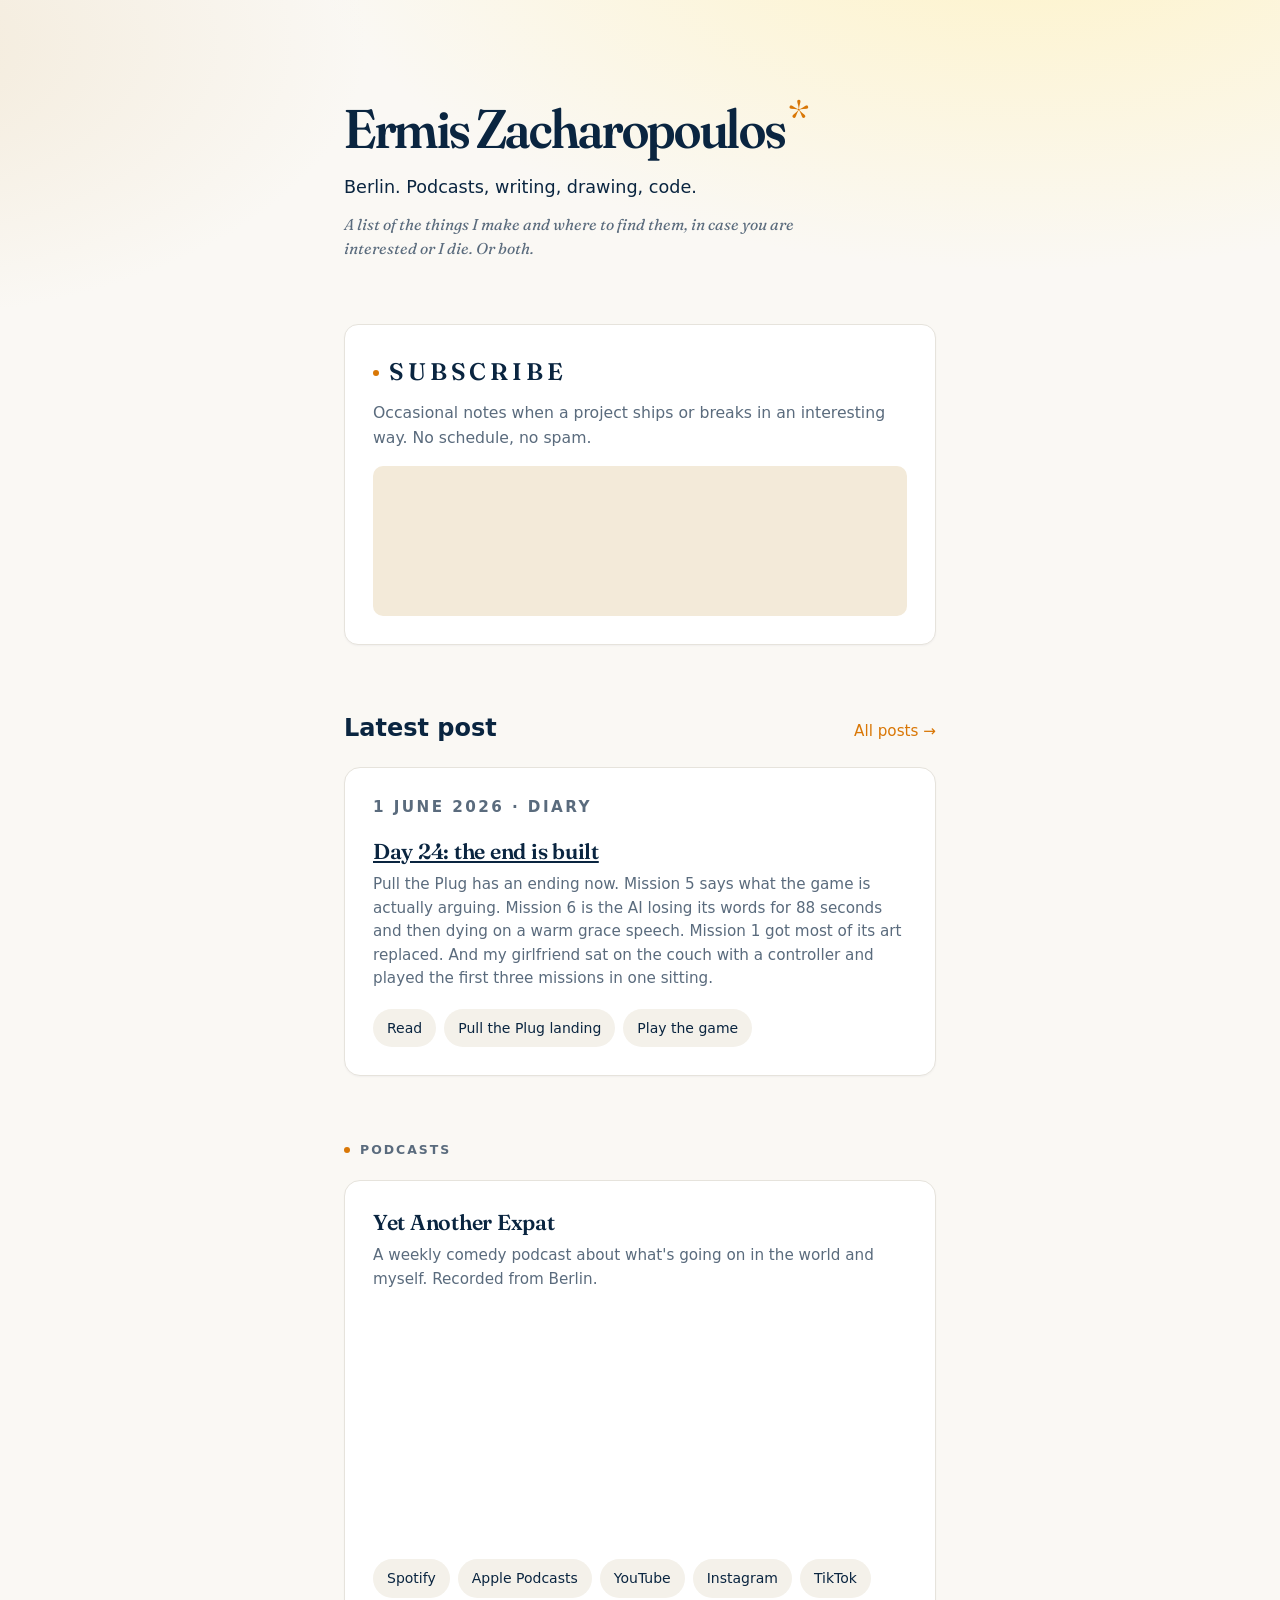
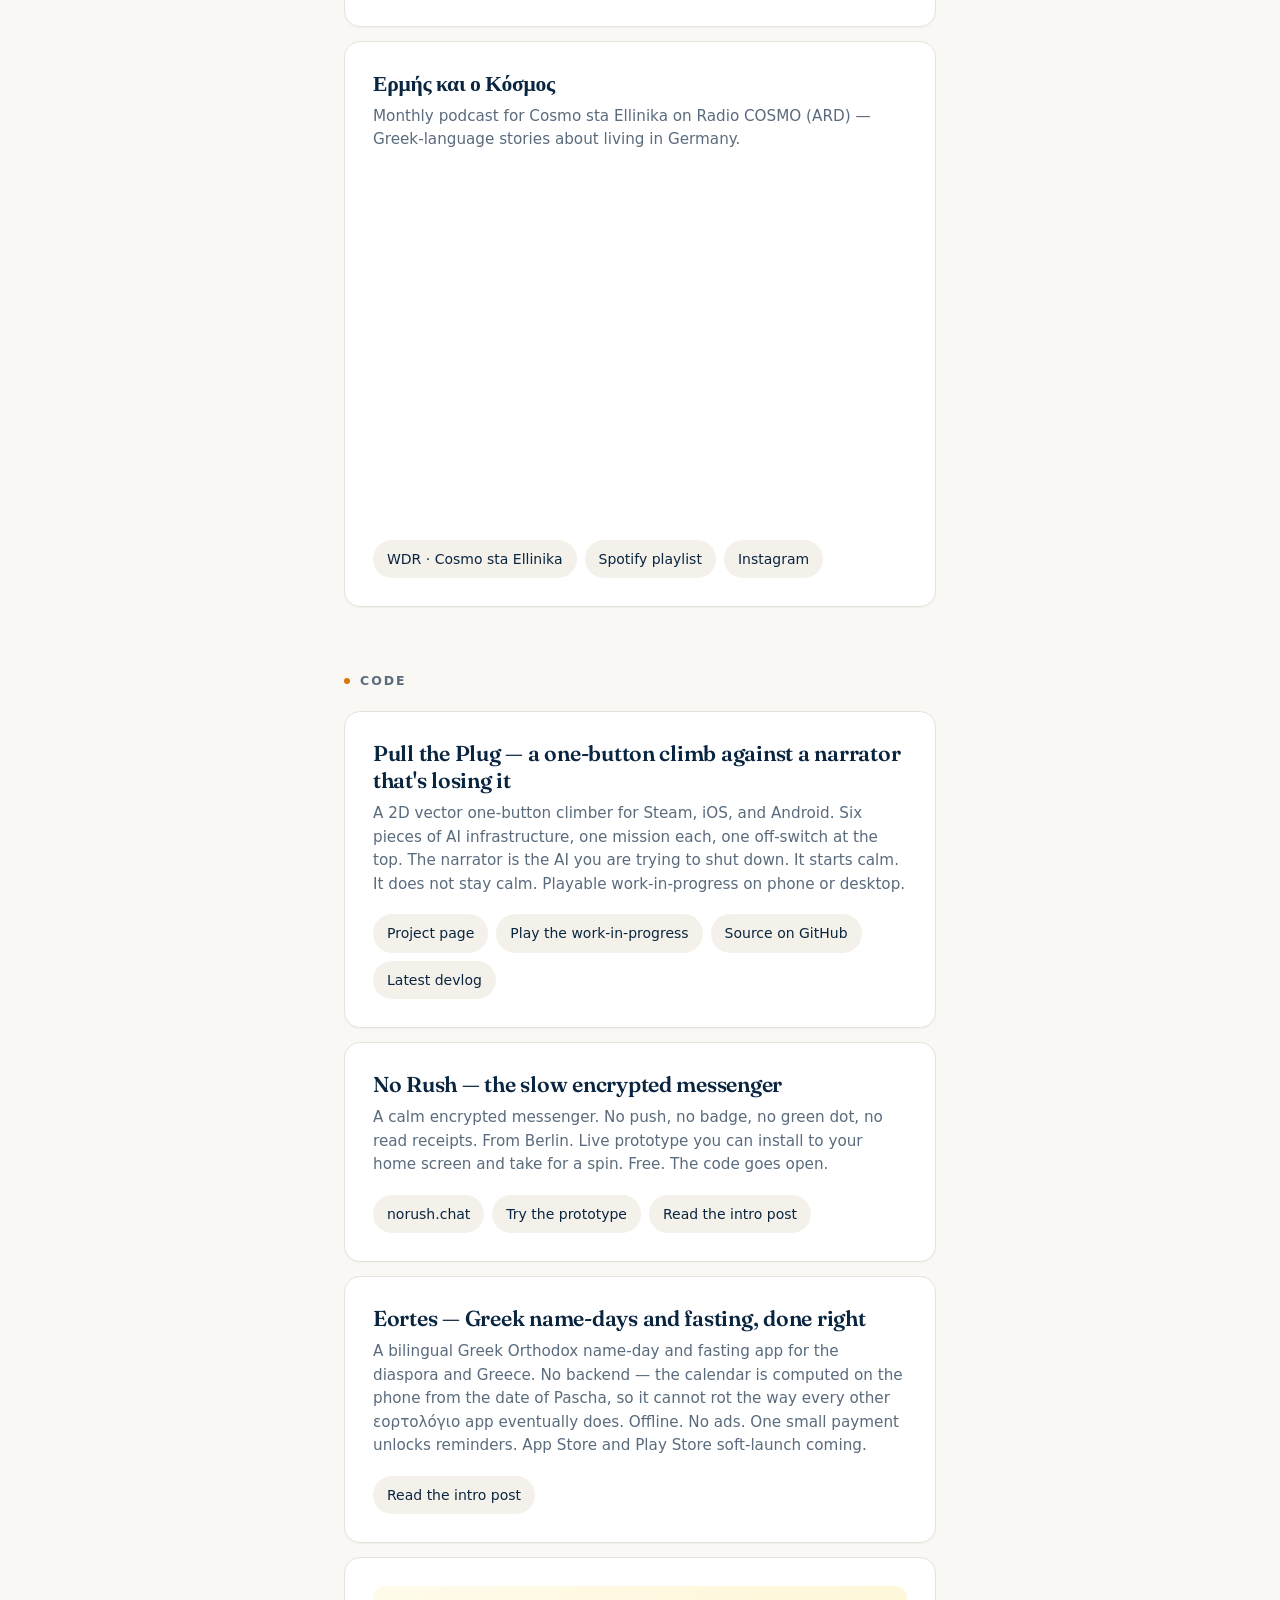
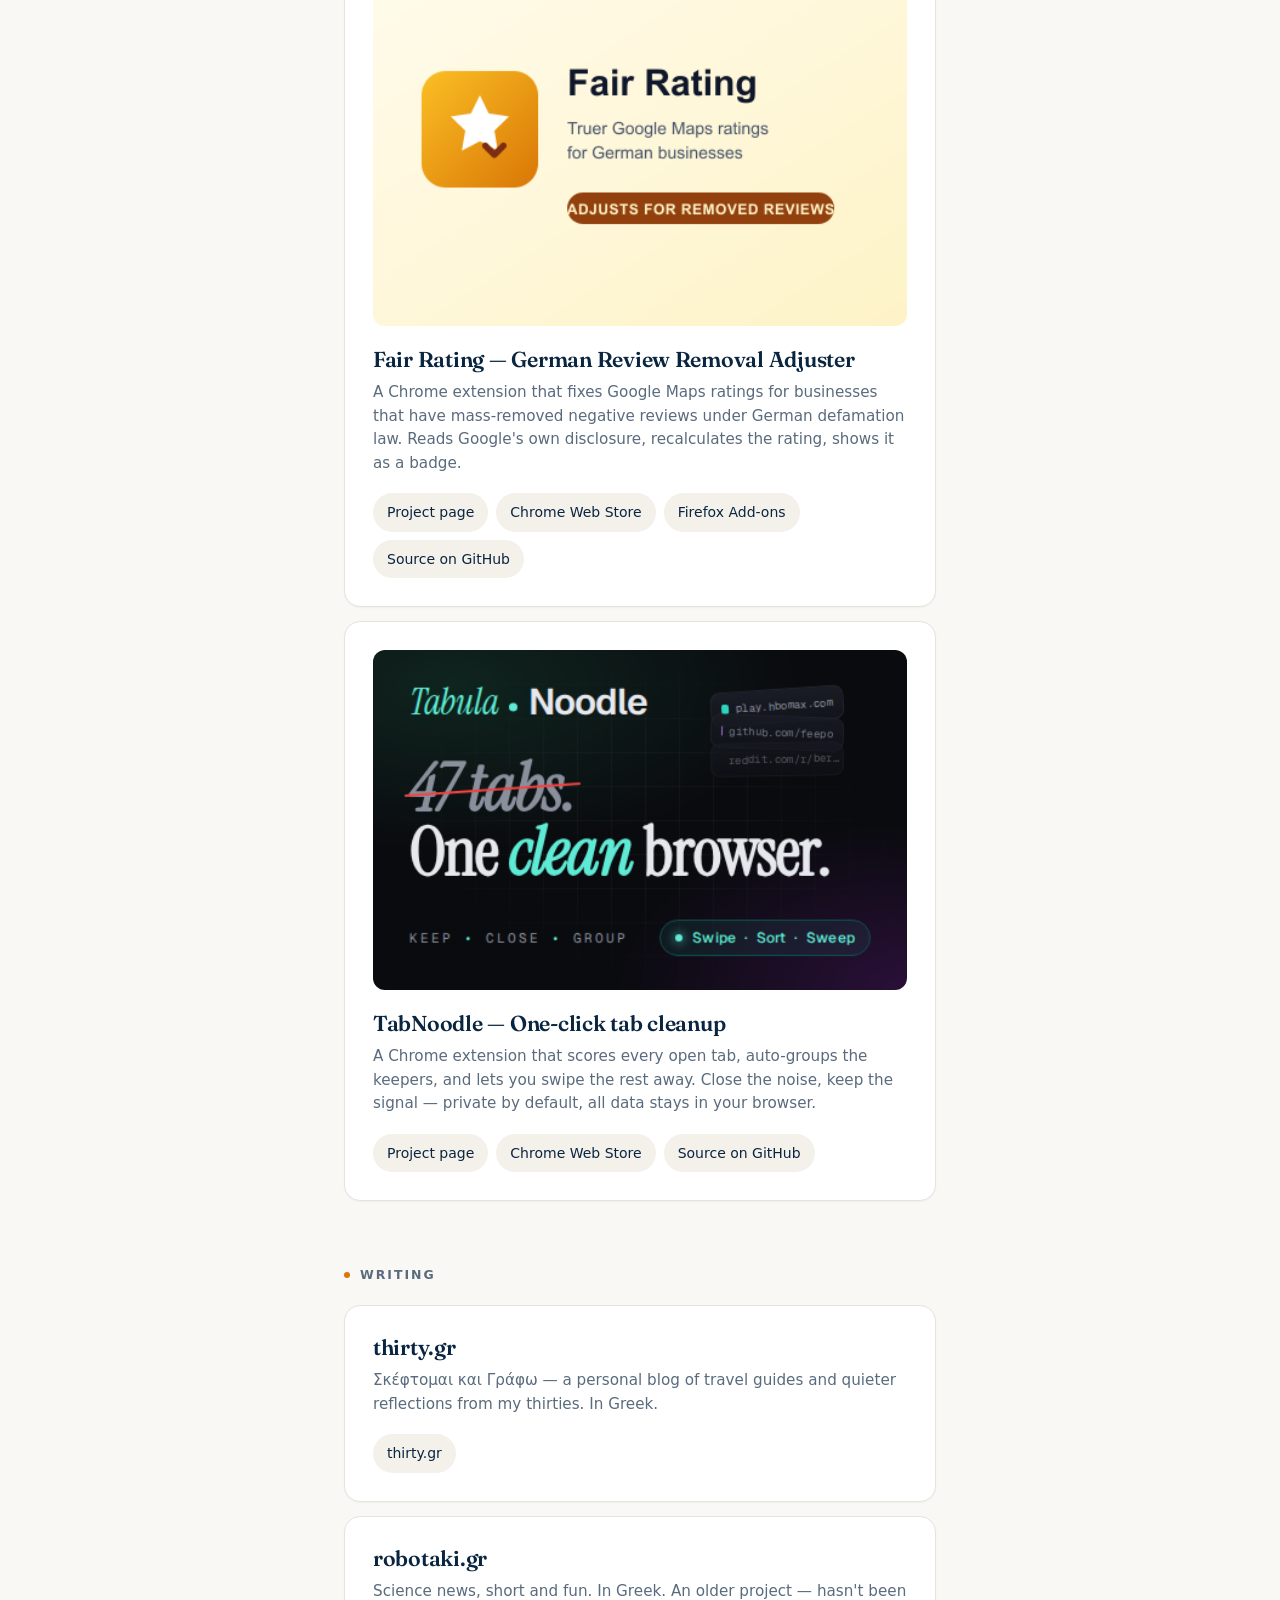
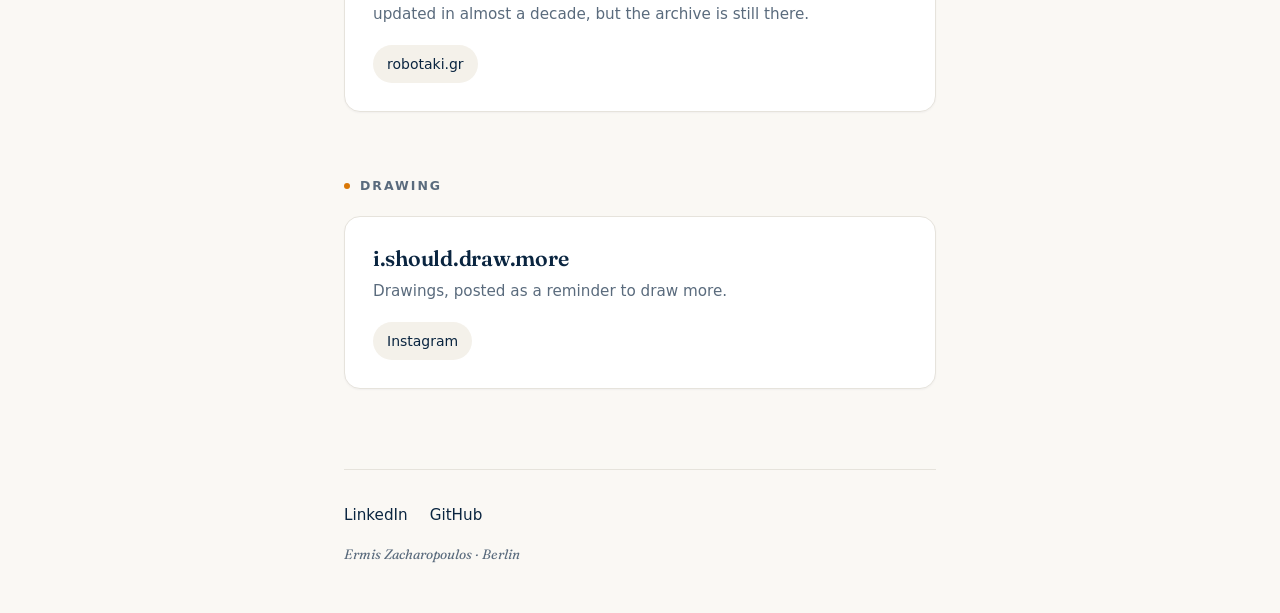
==== index.html @ 662f3d02 "posts: Day 24 (PtP endings + playtest), No Rush intro, Eortes intro - Add three new diary posts date" ====
<!doctype html>
<html lang="en">
<head>
<meta charset="utf-8">
<meta name="viewport" content="width=device-width, initial-scale=1">
<title>Ermis Zacharopoulos</title>
<meta name="description" content="Podcasts, writing, drawing, code. Based in Berlin.">
<link rel="icon" href="favicon.svg" type="image/svg+xml">
<link rel="preconnect" href="https://fonts.googleapis.com">
<link rel="preconnect" href="https://fonts.gstatic.com" crossorigin>
<link href="https://fonts.googleapis.com/css2?family=Fraunces:opsz,wght@9..144,400..700&display=swap" rel="stylesheet">
<link rel="stylesheet" href="styles.css">
<meta property="og:title" content="Ermis Zacharopoulos">
<meta property="og:description" content="Podcasts, writing, drawing, code. Based in Berlin.">
<meta property="og:type" content="website">
<meta property="og:url" content="https://ermis.dev">
<meta name="twitter:card" content="summary">
</head>
<body>
<main>
  <header class="hero">
    <h1>Ermis Zacharopoulos</h1>
    <p class="tagline">Berlin. Podcasts, writing, drawing, code.</p>
    <p class="intro">A list of the things I make and where to find them, in case you are interested or I die. Or both.</p>
  </header>

  <section id="subscribe" aria-labelledby="subscribe-heading" class="subscribe">
    <h2 id="subscribe-heading">Subscribe</h2>
    <p>Occasional notes when a project ships or breaks in an interesting way. No schedule, no spam.</p>
    <div class="subscribe-embed">
      <iframe
        title="Subscribe to Ermis Zacharopoulos on Substack"
        src="https://ermis1.substack.com/embed"
        width="100%" height="150"
        frameborder="0" scrolling="no"
        loading="lazy"></iframe>
    </div>
  </section>

  <section id="posts" aria-labelledby="posts-heading">
    <div class="section-head">
      <h2 id="posts-heading">Latest post</h2>
      <a class="section-more" href="posts/">All posts &rarr;</a>
    </div>

    <article class="project">
      <header class="project-head">
        <p class="post-meta">1 June 2026 &middot; Diary</p>
        <h3><a href="posts/pull-the-plug-day-24.html">Day 24: the end is built</a></h3>
        <p>Pull the Plug has an ending now. Mission 5 says what the game is actually arguing. Mission 6 is the AI losing its words for 88 seconds and then dying on a warm grace speech. Mission 1 got most of its art replaced. And my girlfriend sat on the couch with a controller and played the first three missions in one sitting.</p>
      </header>
      <ul class="links">
        <li><a href="posts/pull-the-plug-day-24.html">Read</a></li>
        <li><a href="https://ennui92.github.io/pull-the-plug-site/" target="_blank" rel="noopener">Pull the Plug landing</a></li>
        <li><a href="https://pull-the-plug.feepok.workers.dev" target="_blank" rel="noopener">Play the game</a></li>
      </ul>
    </article>
  </section>

  <section id="podcasts" aria-labelledby="podcasts-heading">
    <h2 id="podcasts-heading">Podcasts</h2>

    <article class="project">
      <header class="project-head">
        <h3>Yet Another Expat</h3>
        <p>A weekly comedy podcast about what's going on in the world and myself. Recorded from Berlin.</p>
      </header>
      <div class="embed">
        <iframe
          title="Yet Another Expat — latest episode on Spotify"
          src="https://open.spotify.com/embed/show/7ibAqCfRRWJmUiWIRyTeWD?utm_source=generator"
          width="100%" height="232"
          allow="autoplay; clipboard-write; encrypted-media; fullscreen; picture-in-picture"
          loading="lazy"></iframe>
      </div>
      <ul class="links">
        <li><a href="https://open.spotify.com/show/7ibAqCfRRWJmUiWIRyTeWD" target="_blank" rel="noopener">Spotify</a></li>
        <li><a href="https://podcasts.apple.com/us/podcast/yet-another-expat/id1732834677" target="_blank" rel="noopener">Apple Podcasts</a></li>
        <li><a href="https://youtube.com/playlist?list=PLCPzjzfDE9xvO4G-K35IUl8dWrb-m0poH" target="_blank" rel="noopener">YouTube</a></li>
        <li><a href="https://instagram.com/yet.another.expat" target="_blank" rel="noopener">Instagram</a></li>
        <li><a href="https://tiktok.com/@yet.another.expat" target="_blank" rel="noopener">TikTok</a></li>
      </ul>
    </article>

    <article class="project">
      <header class="project-head">
        <h3>Ερμής και ο Κόσμος</h3>
        <p>Monthly podcast for Cosmo sta Ellinika on Radio COSMO (ARD) — Greek-language stories about living in Germany.</p>
      </header>
      <div class="embed">
        <iframe
          title="Ερμής και ο Κόσμος — episodes on Spotify"
          src="https://open.spotify.com/embed/playlist/458tKeSGSDt3jxbMBnHllD?utm_source=generator"
          width="100%" height="352"
          allow="autoplay; clipboard-write; encrypted-media; fullscreen; picture-in-picture"
          loading="lazy"></iframe>
      </div>
      <ul class="links">
        <li><a href="https://www.wdr.de/k/cosmostaellinika" target="_blank" rel="noopener">WDR · Cosmo sta Ellinika</a></li>
        <li><a href="https://open.spotify.com/playlist/458tKeSGSDt3jxbMBnHllD" target="_blank" rel="noopener">Spotify playlist</a></li>
        <li><a href="https://instagram.com/ermis.kosmos" target="_blank" rel="noopener">Instagram</a></li>
      </ul>
    </article>
  </section>

  <section id="code" aria-labelledby="code-heading">
    <h2 id="code-heading">Code</h2>

    <article class="project">
      <header class="project-head">
        <h3>Pull the Plug &mdash; a one-button climb against a narrator that's losing it</h3>
        <p>A 2D vector one-button climber for Steam, iOS, and Android. Six pieces of AI infrastructure, one mission each, one off-switch at the top. The narrator is the AI you are trying to shut down. It starts calm. It does not stay calm. Playable work-in-progress on phone or desktop.</p>
      </header>
      <ul class="links">
        <li><a href="https://ennui92.github.io/pull-the-plug-site/" target="_blank" rel="noopener">Project page</a></li>
        <li><a href="https://pull-the-plug.feepok.workers.dev" target="_blank" rel="noopener">Play the work-in-progress</a></li>
        <li><a href="https://github.com/Ennui92/pull-the-plug" target="_blank" rel="noopener">Source on GitHub</a></li>
        <li><a href="posts/pull-the-plug-day-24.html">Latest devlog</a></li>
      </ul>
    </article>

    <article class="project">
      <header class="project-head">
        <h3>No Rush &mdash; the slow encrypted messenger</h3>
        <p>A calm encrypted messenger. No push, no badge, no green dot, no read receipts. From Berlin. Live prototype you can install to your home screen and take for a spin. Free. The code goes open.</p>
      </header>
      <ul class="links">
        <li><a href="https://norush.chat" target="_blank" rel="noopener">norush.chat</a></li>
        <li><a href="https://app.norush.chat" target="_blank" rel="noopener">Try the prototype</a></li>
        <li><a href="posts/no-rush-day-one.html">Read the intro post</a></li>
      </ul>
    </article>

    <article class="project">
      <header class="project-head">
        <h3>Eortes &mdash; Greek name-days and fasting, done right</h3>
        <p>A bilingual Greek Orthodox name-day and fasting app for the diaspora and Greece. No backend &mdash; the calendar is computed on the phone from the date of Pascha, so it cannot rot the way every other εορτολόγιο app eventually does. Offline. No ads. One small payment unlocks reminders. App Store and Play Store soft-launch coming.</p>
      </header>
      <ul class="links">
        <li><a href="posts/eortes-day-one.html">Read the intro post</a></li>
      </ul>
    </article>

    <article class="project">
      <img src="assets/fair-rating-promo.png" alt="Fair Rating — Truer Google Maps ratings for German businesses" class="project-image" width="440" height="280" loading="lazy">
      <header class="project-head">
        <h3>Fair Rating &mdash; German Review Removal Adjuster</h3>
        <p>A Chrome extension that fixes Google Maps ratings for businesses that have mass-removed negative reviews under German defamation law. Reads Google's own disclosure, recalculates the rating, shows it as a badge.</p>
      </header>
      <ul class="links">
        <li><a href="https://ennui92.github.io/fair-rating-extension/" target="_blank" rel="noopener">Project page</a></li>
        <li><a href="https://chromewebstore.google.com/detail/fair-rating-%E2%80%94-german-revi/fpmekdnlhkcldbheplomiehpgpondgpn" target="_blank" rel="noopener">Chrome Web Store</a></li>
        <li><a href="https://addons.mozilla.org/firefox/addon/fair-rating-german-reviews/" target="_blank" rel="noopener">Firefox Add-ons</a></li>
        <li><a href="https://github.com/Ennui92/fair-rating-extension" target="_blank" rel="noopener">Source on GitHub</a></li>
      </ul>
    </article>

    <article class="project">
      <img src="assets/tabnoodle-promo.png" alt="TabNoodle — One clean browser, one click." class="project-image" width="440" height="280" loading="lazy">
      <header class="project-head">
        <h3>TabNoodle &mdash; One-click tab cleanup</h3>
        <p>A Chrome extension that scores every open tab, auto-groups the keepers, and lets you swipe the rest away. Close the noise, keep the signal &mdash; private by default, all data stays in your browser.</p>
      </header>
      <ul class="links">
        <li><a href="https://ennui92.github.io/tabnoodle-site/" target="_blank" rel="noopener">Project page</a></li>
        <li><a href="https://chromewebstore.google.com/detail/tabnoodle/epoikklamalfllgjoclebpflgcbglmcl" target="_blank" rel="noopener">Chrome Web Store</a></li>
        <li><a href="https://github.com/Ennui92/tabula" target="_blank" rel="noopener">Source on GitHub</a></li>
      </ul>
    </article>
  </section>

  <section id="writing" aria-labelledby="writing-heading">
    <h2 id="writing-heading">Writing</h2>

    <article class="project">
      <header class="project-head">
        <h3>thirty.gr</h3>
        <p>Σκέφτομαι και Γράφω — a personal blog of travel guides and quieter reflections from my thirties. In Greek.</p>
      </header>
      <ul class="links">
        <li><a href="https://thirty.gr" target="_blank" rel="noopener">thirty.gr</a></li>
      </ul>
    </article>

    <article class="project">
      <header class="project-head">
        <h3>robotaki.gr</h3>
        <p>Science news, short and fun. In Greek. An older project — hasn't been updated in almost a decade, but the archive is still there.</p>
      </header>
      <ul class="links">
        <li><a href="https://robotaki.gr" target="_blank" rel="noopener">robotaki.gr</a></li>
      </ul>
    </article>
  </section>

  <section id="drawing" aria-labelledby="drawing-heading">
    <h2 id="drawing-heading">Drawing</h2>

    <article class="project">
      <header class="project-head">
        <h3>i.should.draw.more</h3>
        <p>Drawings, posted as a reminder to draw more.</p>
      </header>
      <ul class="links">
        <li><a href="https://www.instagram.com/i.should.draw.more" target="_blank" rel="noopener">Instagram</a></li>
      </ul>
    </article>
  </section>

  <footer>
    <ul class="socials">
      <li><a href="https://www.linkedin.com/in/ermis-zacharopoulos-2819968b/" target="_blank" rel="noopener">LinkedIn</a></li>
      <li><a href="https://github.com/Ennui92" target="_blank" rel="noopener">GitHub</a></li>
    </ul>
    <p class="meta">Ermis Zacharopoulos · Berlin</p>
  </footer>
</main>
</body>
</html>
---- styles.css ----
:root {
  --bg: #faf8f4;
  --bg-warm: #f3ead9;
  --text: #0a2540;
  --muted: #5a6b7d;
  --border: #e6e3dc;
  --card-bg: #ffffff;
  --pill-bg: #f4f1ea;
  --accent: #d97706;
  --accent-soft: #fef3c7;
  --shadow-soft: 0 1px 2px rgba(10, 37, 64, 0.04);
  --shadow-lift: 0 8px 24px rgba(10, 37, 64, 0.08);
  --serif: "Fraunces", Georgia, "Times New Roman", serif;
  --sans: -apple-system, BlinkMacSystemFont, "Segoe UI", system-ui, "Helvetica Neue", Arial, sans-serif;
}

* { box-sizing: border-box; }

html, body { margin: 0; padding: 0; }

body {
  font-family: var(--sans);
  background:
    radial-gradient(1200px 600px at 80% -10%, var(--accent-soft) 0%, transparent 60%),
    radial-gradient(900px 500px at -10% 5%, var(--bg-warm) 0%, transparent 55%),
    var(--bg);
  background-attachment: fixed;
  color: var(--text);
  line-height: 1.6;
  -webkit-font-smoothing: antialiased;
  -moz-osx-font-smoothing: grayscale;
}

main {
  max-width: 640px;
  margin: 0 auto;
  padding: 96px 24px 48px;
}

@media (max-width: 600px) {
  main { padding: 56px 20px 32px; }
}

/* ---------- HERO ---------- */

.hero { margin-bottom: 64px; position: relative; }

.hero h1 {
  font-family: var(--serif);
  font-weight: 600;
  font-variation-settings: "opsz" 144, "SOFT" 50;
  font-size: clamp(2.5rem, 6vw, 3.4rem);
  line-height: 1.05;
  letter-spacing: -0.025em;
  margin: 0 0 16px;
}

.hero h1::after {
  content: "*";
  font-family: var(--serif);
  font-weight: 400;
  color: var(--accent);
  margin-left: 4px;
  font-size: 0.7em;
  vertical-align: super;
}

.hero .tagline {
  margin: 0 0 12px;
  font-size: 1.1rem;
  color: var(--text);
  font-weight: 500;
}

.hero .intro {
  margin: 0;
  font-size: 0.98rem;
  color: var(--muted);
  font-style: italic;
  font-family: var(--serif);
  font-weight: 400;
  max-width: 480px;
  line-height: 1.5;
}

/* ---------- SECTIONS ---------- */

section { margin-bottom: 64px; }

section > h2 {
  font-size: 0.78rem;
  text-transform: uppercase;
  letter-spacing: 0.16em;
  color: var(--muted);
  margin: 0 0 20px;
  font-weight: 600;
  display: flex;
  align-items: center;
  gap: 10px;
}

section > h2::before {
  content: "";
  width: 6px;
  height: 6px;
  border-radius: 50%;
  background: var(--accent);
  flex: none;
  display: inline-block;
}

/* ---------- PROJECT CARDS ---------- */

.project {
  background: var(--card-bg);
  border: 1px solid var(--border);
  border-radius: 16px;
  padding: 28px;
  margin-bottom: 14px;
  box-shadow: var(--shadow-soft);
  transition: transform 0.2s ease, box-shadow 0.2s ease, border-color 0.2s ease;
}

.project:hover {
  transform: translateY(-2px);
  box-shadow: var(--shadow-lift);
  border-color: #d6d2c6;
}

.project-image {
  display: block;
  width: 100%;
  height: auto;
  border-radius: 12px;
  margin-bottom: 20px;
}

.project-head h3 {
  font-family: var(--serif);
  font-weight: 600;
  font-variation-settings: "opsz" 36;
  margin: 0 0 8px;
  font-size: 1.35rem;
  letter-spacing: -0.012em;
  line-height: 1.25;
}

.project-head p {
  margin: 0 0 18px;
  color: var(--muted);
  font-size: 0.95rem;
  line-height: 1.55;
}

.embed {
  margin: 18px 0;
  border-radius: 12px;
  overflow: hidden;
}

.embed iframe {
  display: block;
  border: 0;
  width: 100%;
}

/* ---------- LINKS / PILLS ---------- */

.links {
  list-style: none;
  padding: 0;
  margin: 0;
  display: flex;
  flex-wrap: wrap;
  gap: 8px;
}

.links li { display: inline-flex; }

.links a {
  display: inline-flex;
  align-items: center;
  padding: 7px 13px;
  background: var(--pill-bg);
  border: 1px solid transparent;
  border-radius: 999px;
  text-decoration: none;
  color: var(--text);
  font-size: 0.875rem;
  font-weight: 500;
  transition: border-color 0.15s ease, background 0.15s ease, color 0.15s ease;
}

.links a:hover,
.links a:focus-visible {
  border-color: var(--accent);
  background: var(--accent-soft);
  color: var(--accent);
  outline: none;
}

/* ---------- FOOTER ---------- */

footer {
  margin-top: 80px;
  padding-top: 32px;
  border-top: 1px solid var(--border);
}

.socials {
  list-style: none;
  padding: 0;
  margin: 0 0 16px;
  display: flex;
  flex-wrap: wrap;
  gap: 22px;
}

.socials a {
  color: var(--text);
  text-decoration: none;
  font-size: 0.95rem;
  font-weight: 500;
  border-bottom: 1px solid transparent;
  transition: color 0.15s ease, border-bottom-color 0.15s ease;
}

.socials a:hover,
.socials a:focus-visible {
  color: var(--accent);
  border-bottom-color: var(--accent);
  outline: none;
}

.meta {
  margin: 0;
  color: var(--muted);
  font-size: 0.85rem;
  font-style: italic;
  font-family: var(--serif);
}

/* ---------- ACCESSIBILITY ---------- */

a { color: inherit; }

a:focus-visible {
  outline: 2px solid var(--accent);
  outline-offset: 2px;
  border-radius: 4px;
}

@media (prefers-reduced-motion: reduce) {
  .project { transition: none; }
  .project:hover { transform: none; }
}

/* ---------- POSTS ---------- */

main.post { max-width: 680px; }

.post-back {
  margin: 0 0 24px;
  font-size: 0.875rem;
}

.post-back a {
  color: var(--muted);
  text-decoration: none;
  border-bottom: 1px solid transparent;
  transition: color 0.15s ease, border-bottom-color 0.15s ease;
}

.post-back a:hover,
.post-back a:focus-visible {
  color: var(--accent);
  border-bottom-color: var(--accent);
  outline: none;
}

.post-head { margin-bottom: 40px; }

.post-meta {
  margin: 0 0 12px;
  font-size: 0.78rem;
  text-transform: uppercase;
  letter-spacing: 0.16em;
  color: var(--muted);
  font-weight: 600;
}

main.post .post-head h1 {
  font-family: var(--serif);
  font-weight: 600;
  font-variation-settings: "opsz" 144, "SOFT" 50;
  font-size: clamp(2rem, 4.6vw, 2.6rem);
  line-height: 1.1;
  letter-spacing: -0.02em;
  margin: 0 0 20px;
}

.post-lede {
  font-size: 1.08rem;
  color: var(--text);
  line-height: 1.6;
  margin: 0;
}

main.post article > h2 {
  font-family: var(--serif);
  font-weight: 600;
  font-variation-settings: "opsz" 36;
  font-size: 1.45rem;
  letter-spacing: -0.012em;
  margin: 44px 0 14px;
  color: var(--text);
  text-transform: none;
  display: block;
}

main.post article > h2::before { display: none; }

main.post article p,
main.post article ol,
main.post article ul {
  font-size: 1rem;
  line-height: 1.7;
  color: var(--text);
  margin: 0 0 18px;
}

main.post article ol,
main.post article ul { padding-left: 22px; }

main.post article li { margin-bottom: 6px; }

main.post article code {
  font-family: ui-monospace, SFMono-Regular, "SF Mono", Menlo, Consolas, monospace;
  font-size: 0.9em;
  background: var(--pill-bg);
  padding: 2px 6px;
  border-radius: 6px;
}

main.post article a {
  color: var(--accent);
  text-decoration: none;
  border-bottom: 1px solid var(--accent-soft);
  transition: border-bottom-color 0.15s ease;
}

main.post article a:hover,
main.post article a:focus-visible {
  border-bottom-color: var(--accent);
  outline: none;
}

.post-figure {
  margin: 28px 0 32px;
}

.post-figure img {
  display: block;
  width: 100%;
  height: auto;
  border-radius: 12px;
  border: 1px solid var(--border);
  box-shadow: var(--shadow-soft);
  background: #0a1830;
}

.post-figure figcaption {
  margin-top: 10px;
  font-size: 0.875rem;
  color: var(--muted);
  font-family: var(--serif);
  font-style: italic;
  line-height: 1.5;
}

.post-figure-wide img { background: #0a1830; }

@media (min-width: 900px) {
  .post-figure-wide {
    margin-left: -60px;
    margin-right: -60px;
  }
}

.post-quote {
  margin: 18px 0 24px;
  padding: 16px 22px;
  border-left: 3px solid var(--accent);
  background: var(--accent-soft);
  font-family: var(--serif);
  font-style: italic;
  font-size: 1.08rem;
  line-height: 1.5;
  color: var(--text);
  border-radius: 0 12px 12px 0;
}

.post-disclaimer {
  margin: 24px 0 8px;
  padding: 16px 20px;
  background: var(--pill-bg);
  border: 1px dashed var(--border);
  border-radius: 12px;
  color: var(--muted);
  font-size: 0.92rem;
  line-height: 1.55;
}

.post-disclaimer p { margin: 0; }

.post-disclaimer strong {
  color: var(--text);
  font-weight: 600;
}

.post-tldr {
  margin: 8px 0 28px;
  padding: 16px 20px;
  background: var(--pill-bg);
  border-left: 4px solid var(--accent, #4a8fe7);
  border-radius: 0 12px 12px 0;
  color: var(--text);
  font-size: 0.95rem;
  line-height: 1.6;
}

.post-tldr p { margin: 0; }

.post-tldr strong {
  color: var(--text);
  font-weight: 700;
  letter-spacing: 0.02em;
}

.post-tldr code {
  background: rgba(0, 0, 0, 0.08);
  padding: 1px 6px;
  border-radius: 4px;
  font-size: 0.88em;
  font-family: ui-monospace, SFMono-Regular, Menlo, monospace;
}

/* Posts index page */
main .post-back { margin-bottom: 16px; }

/* ---------- COMMENTS ---------- */

.comments {
  margin: 64px 0 0;
  padding-top: 40px;
  border-top: 1px solid var(--border);
}

.comments h2 {
  font-family: var(--serif);
  font-weight: 600;
  font-variation-settings: "opsz" 36;
  font-size: 1.45rem;
  letter-spacing: -0.012em;
  margin: 0 0 8px;
  color: var(--text);
}

.comments-intro {
  margin: 0 0 24px;
  color: var(--muted);
  font-size: 0.95rem;
  font-family: var(--serif);
  font-style: italic;
}

.comments-fallback {
  margin: 0;
  color: var(--muted);
  font-size: 0.9rem;
}

.comment-list {
  list-style: none;
  padding: 0;
  margin: 0 0 32px;
  display: flex;
  flex-direction: column;
  gap: 12px;
}

.comment {
  background: var(--card-bg);
  border: 1px solid var(--border);
  border-radius: 14px;
  padding: 16px 18px;
  box-shadow: var(--shadow-soft);
}

.comment-head {
  display: flex;
  align-items: baseline;
  justify-content: space-between;
  gap: 12px;
  margin-bottom: 8px;
}

.comment-name {
  font-weight: 600;
  font-size: 0.95rem;
  color: var(--text);
}

.comment-time {
  font-size: 0.78rem;
  color: var(--muted);
  font-family: var(--serif);
  font-style: italic;
}

.comment-body {
  margin: 0;
  font-size: 0.98rem;
  line-height: 1.55;
  color: var(--text);
  white-space: pre-wrap;
  word-wrap: break-word;
  overflow-wrap: anywhere;
}

.comment-empty,
.comment-loading {
  list-style: none;
  padding: 18px 0;
  color: var(--muted);
  font-family: var(--serif);
  font-style: italic;
  font-size: 0.95rem;
}

.comment-form {
  background: var(--card-bg);
  border: 1px solid var(--border);
  border-radius: 16px;
  padding: 22px;
  box-shadow: var(--shadow-soft);
  display: flex;
  flex-direction: column;
  gap: 18px;
}

.comment-field {
  display: flex;
  flex-direction: column;
  gap: 6px;
}

.comment-field label {
  font-size: 0.85rem;
  font-weight: 600;
  color: var(--text);
  letter-spacing: 0.01em;
}

.comment-hint {
  font-weight: 400;
  color: var(--muted);
  font-style: italic;
  font-family: var(--serif);
  font-size: 0.8rem;
  margin-left: 4px;
}

.comment-field input,
.comment-field textarea {
  width: 100%;
  font: inherit;
  font-size: 0.98rem;
  line-height: 1.5;
  color: var(--text);
  background: var(--bg);
  border: 1px solid var(--border);
  border-radius: 10px;
  padding: 10px 14px;
  transition: border-color 0.15s ease, box-shadow 0.15s ease;
}

.comment-field textarea {
  resize: vertical;
  min-height: 140px;
  font-family: inherit;
}

.comment-field input:focus,
.comment-field textarea:focus {
  outline: none;
  border-color: var(--accent);
  box-shadow: 0 0 0 3px var(--accent-soft);
}

.comment-counter {
  margin: 4px 0 0;
  font-size: 0.78rem;
  color: var(--muted);
  text-align: right;
  font-family: var(--serif);
  font-style: italic;
}

.cf-turnstile {
  min-height: 65px;
}

/* Honeypot: positioned off-screen so humans never see/tab to it.
   Bots fill it; server rejects any submission with a value. */
.comment-honeypot {
  position: absolute;
  left: -10000px;
  top: auto;
  width: 1px;
  height: 1px;
  overflow: hidden;
}

.comment-actions {
  display: flex;
  align-items: center;
  gap: 16px;
  flex-wrap: wrap;
}

#comment-submit {
  font: inherit;
  font-size: 0.95rem;
  font-weight: 600;
  color: #ffffff;
  background: var(--accent);
  border: 1px solid var(--accent);
  border-radius: 999px;
  padding: 10px 22px;
  cursor: pointer;
  transition: transform 0.15s ease, box-shadow 0.15s ease, background 0.15s ease;
}

#comment-submit:hover:not(:disabled),
#comment-submit:focus-visible:not(:disabled) {
  transform: translateY(-1px);
  box-shadow: var(--shadow-lift);
  outline: none;
}

#comment-submit:disabled {
  background: var(--muted);
  border-color: var(--muted);
  cursor: progress;
  opacity: 0.75;
}

.comment-status {
  margin: 0;
  font-size: 0.9rem;
  color: var(--muted);
  font-family: var(--serif);
  font-style: italic;
}

.comment-status.is-success { color: var(--accent); font-style: normal; font-weight: 500; }
.comment-status.is-error { color: #b91c1c; font-style: normal; font-weight: 500; }

@media (max-width: 600px) {
  .comment-form { padding: 18px; }
  .comment-actions { flex-direction: column; align-items: stretch; }
  #comment-submit { width: 100%; }
}

/* ---------- SUBSCRIBE ---------- */

.subscribe {
  margin-bottom: 64px;
  padding: 28px;
  border: 1px solid var(--border);
  border-radius: 14px;
  background: var(--card-bg);
  box-shadow: var(--shadow-soft);
}

.subscribe h2 {
  font-family: var(--serif);
  font-weight: 600;
  font-size: 1.5rem;
  margin: 0 0 8px;
  color: var(--text);
}

.subscribe p {
  margin: 0 0 16px;
  color: var(--muted);
  font-size: 0.98rem;
}

.subscribe-embed {
  background: var(--bg-warm);
  border-radius: 10px;
  overflow: hidden;
}

.subscribe-embed iframe {
  display: block;
  border: 0;
  background: transparent;
}

/* ---------- WAITLIST ---------- */

.waitlist {
  margin-bottom: 64px;
  padding: 28px;
  border: 1px solid var(--border);
  border-radius: 14px;
  background: var(--card-bg);
  box-shadow: var(--shadow-soft);
}

.waitlist h2 {
  font-family: var(--serif);
  font-weight: 600;
  font-size: 1.5rem;
  margin: 0 0 8px;
  color: var(--text);
}

.waitlist > p {
  margin: 0 0 12px;
  color: var(--muted);
  font-size: 0.98rem;
}

.waitlist-count {
  font-style: italic;
  color: var(--muted);
  font-family: var(--serif);
  margin-bottom: 16px !important;
  min-height: 1.2em;
}

/* ---------- SECTION HEAD with "more" link ---------- */

.section-head {
  display: flex;
  align-items: baseline;
  justify-content: space-between;
  gap: 16px;
  margin-bottom: 20px;
}

.section-head h2 { margin: 0; }

.section-more {
  font-size: 0.95rem;
  color: var(--accent);
  text-decoration: none;
  white-space: nowrap;
  font-weight: 500;
}

.section-more:hover { text-decoration: underline; }

/* ---------- POST INDEX (archive list) ---------- */

.post-index {
  list-style: none;
  padding: 0;
  margin: 0;
  display: flex;
  flex-direction: column;
  gap: 0;
}

.post-index li {
  padding: 24px 0;
  border-bottom: 1px solid var(--border);
}

.post-index li:last-child { border-bottom: 0; }

.post-index .post-meta {
  margin: 0 0 6px;
  font-size: 0.85rem;
  color: var(--muted);
  text-transform: uppercase;
  letter-spacing: 0.04em;
}

.post-index h3 {
  font-family: var(--serif);
  font-weight: 600;
  font-size: 1.35rem;
  margin: 0 0 8px;
  line-height: 1.3;
}

.post-index h3 a {
  color: var(--text);
  text-decoration: none;
}

.post-index h3 a:hover { color: var(--accent); }

.post-index p:not(.post-meta) {
  margin: 0;
  color: var(--muted);
  font-size: 0.98rem;
}

/* ---------- POST PREV/NEXT NAV ---------- */

.post-nav {
  margin: 56px 0 32px;
  padding: 20px 0 0;
  border-top: 1px solid var(--border);
  display: flex;
  flex-direction: column;
  gap: 20px;
}

.post-nav-prev, .post-nav-next {
  display: flex;
  flex-direction: column;
  gap: 4px;
  text-decoration: none;
  color: var(--text);
  padding: 14px 18px;
  border: 1px solid var(--border);
  border-radius: 10px;
  background: var(--card-bg);
  transition: border-color 0.15s, background 0.15s;
}

.post-nav-next { text-align: right; }

.post-nav-prev:hover, .post-nav-next:hover {
  border-color: var(--accent);
  background: var(--accent-soft);
}

.post-nav-label {
  font-size: 0.85rem;
  color: var(--muted);
  text-transform: uppercase;
  letter-spacing: 0.04em;
}

.post-nav-title {
  font-family: var(--serif);
  font-weight: 600;
  font-size: 1.05rem;
  color: var(--text);
}

.post-nav-index {
  align-self: center;
  font-size: 0.95rem;
  color: var(--accent);
  text-decoration: none;
}

.post-nav-index:hover { text-decoration: underline; }

/* ---------- ACCESSIBILITY ---------- */

.sr-only {
  position: absolute;
  width: 1px;
  height: 1px;
  padding: 0;
  margin: -1px;
  overflow: hidden;
  clip: rect(0,0,0,0);
  border: 0;
}
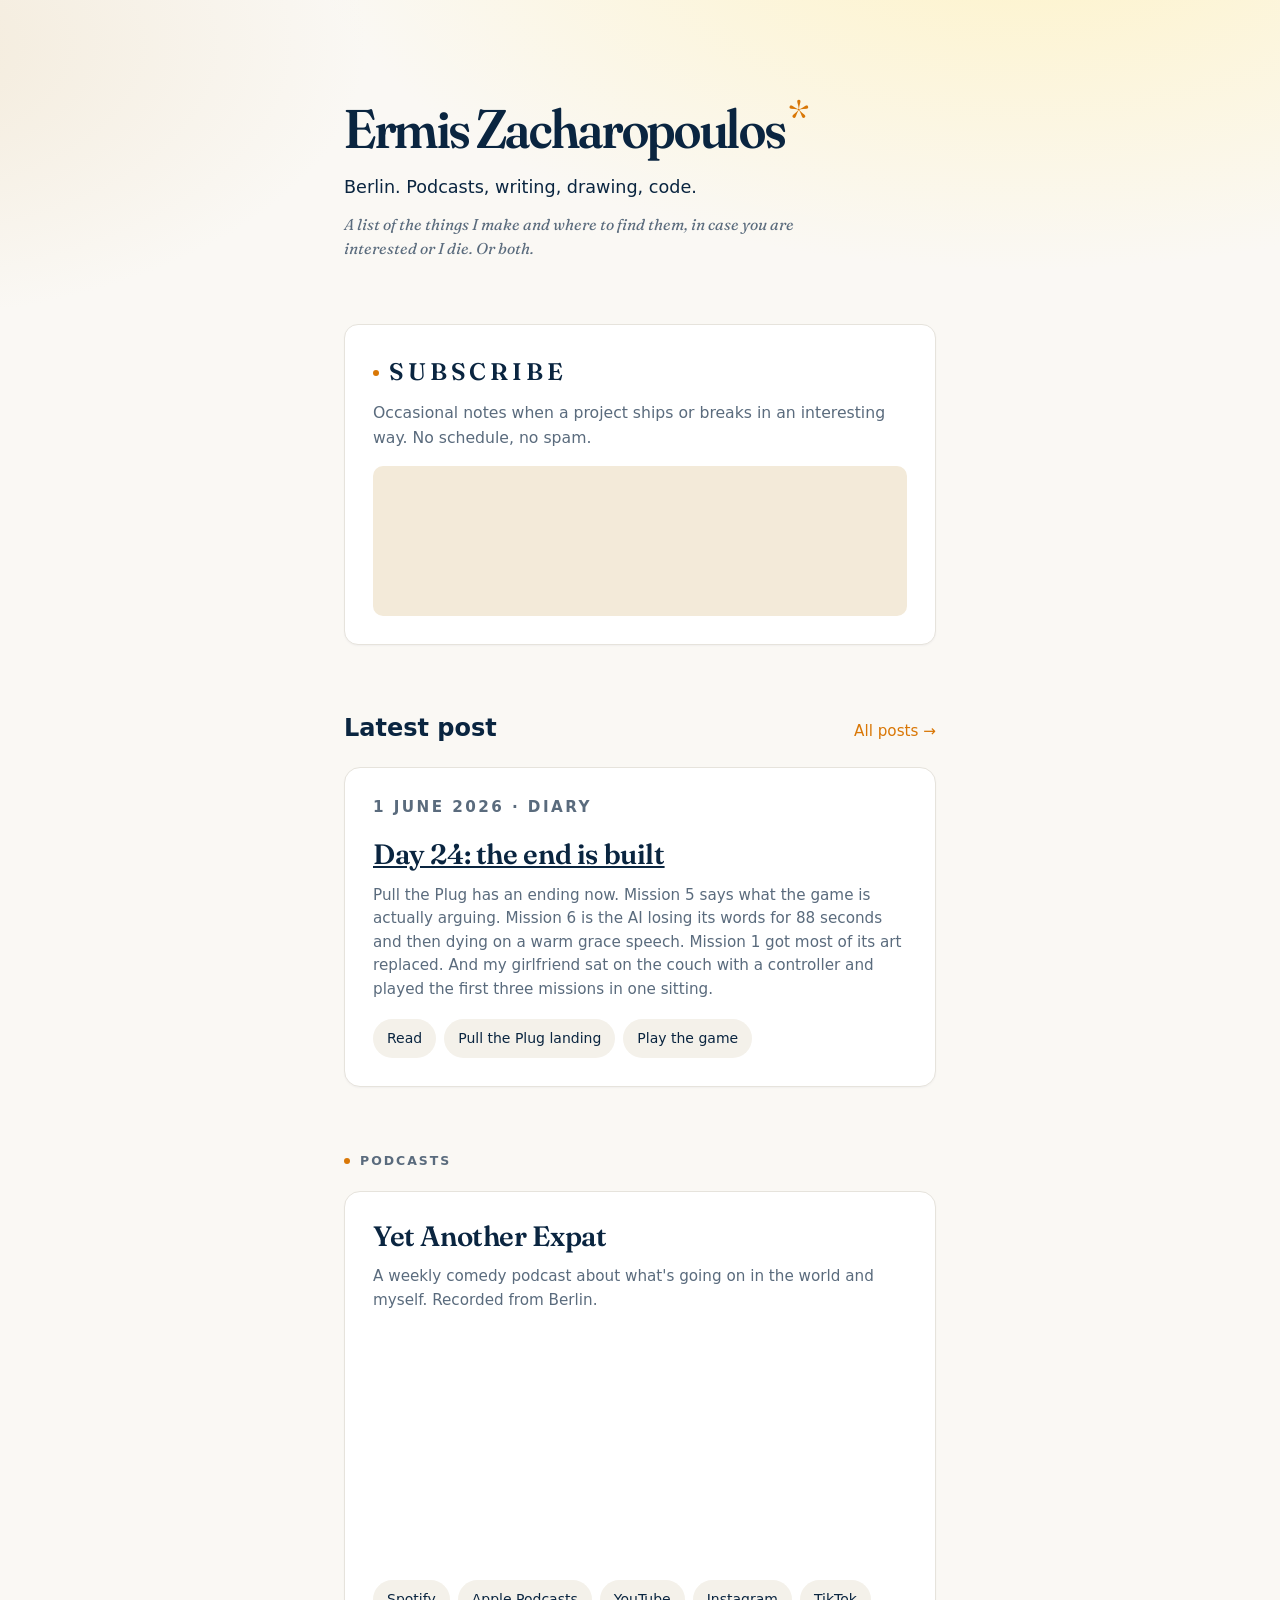
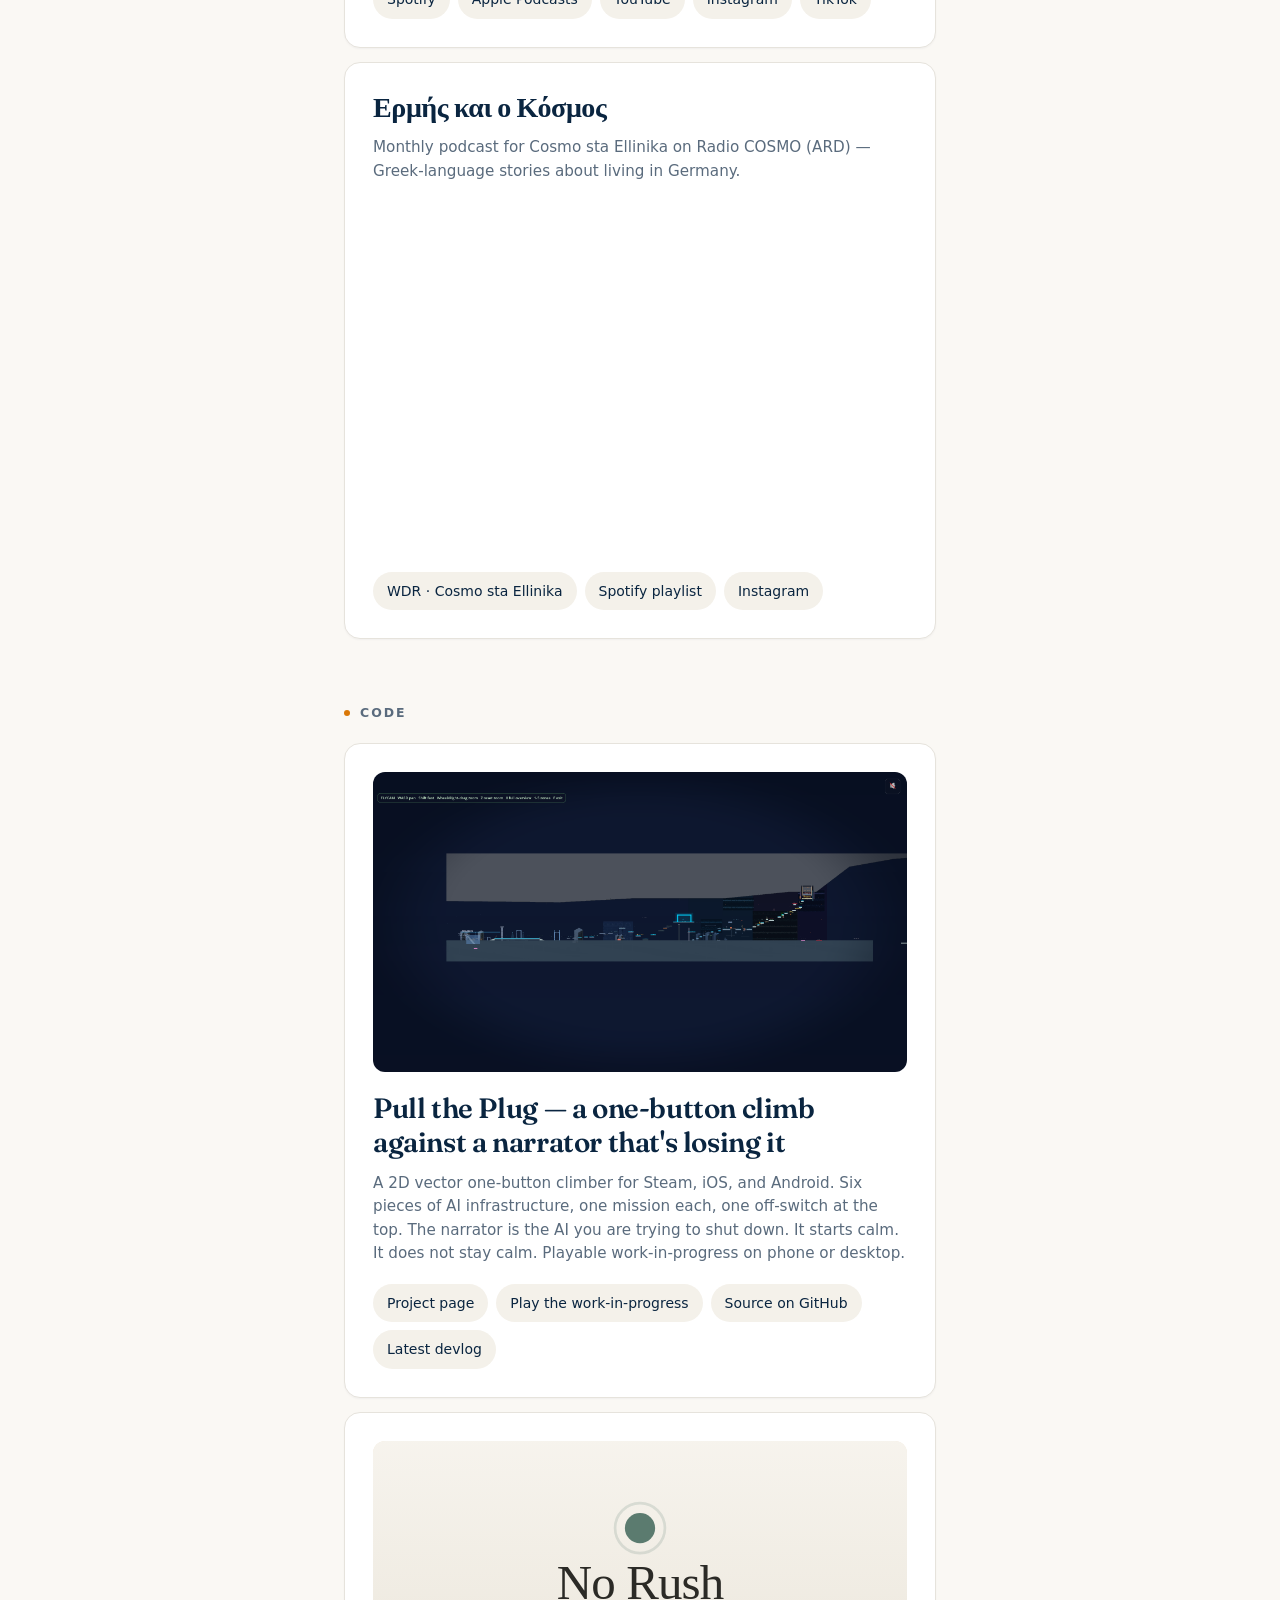
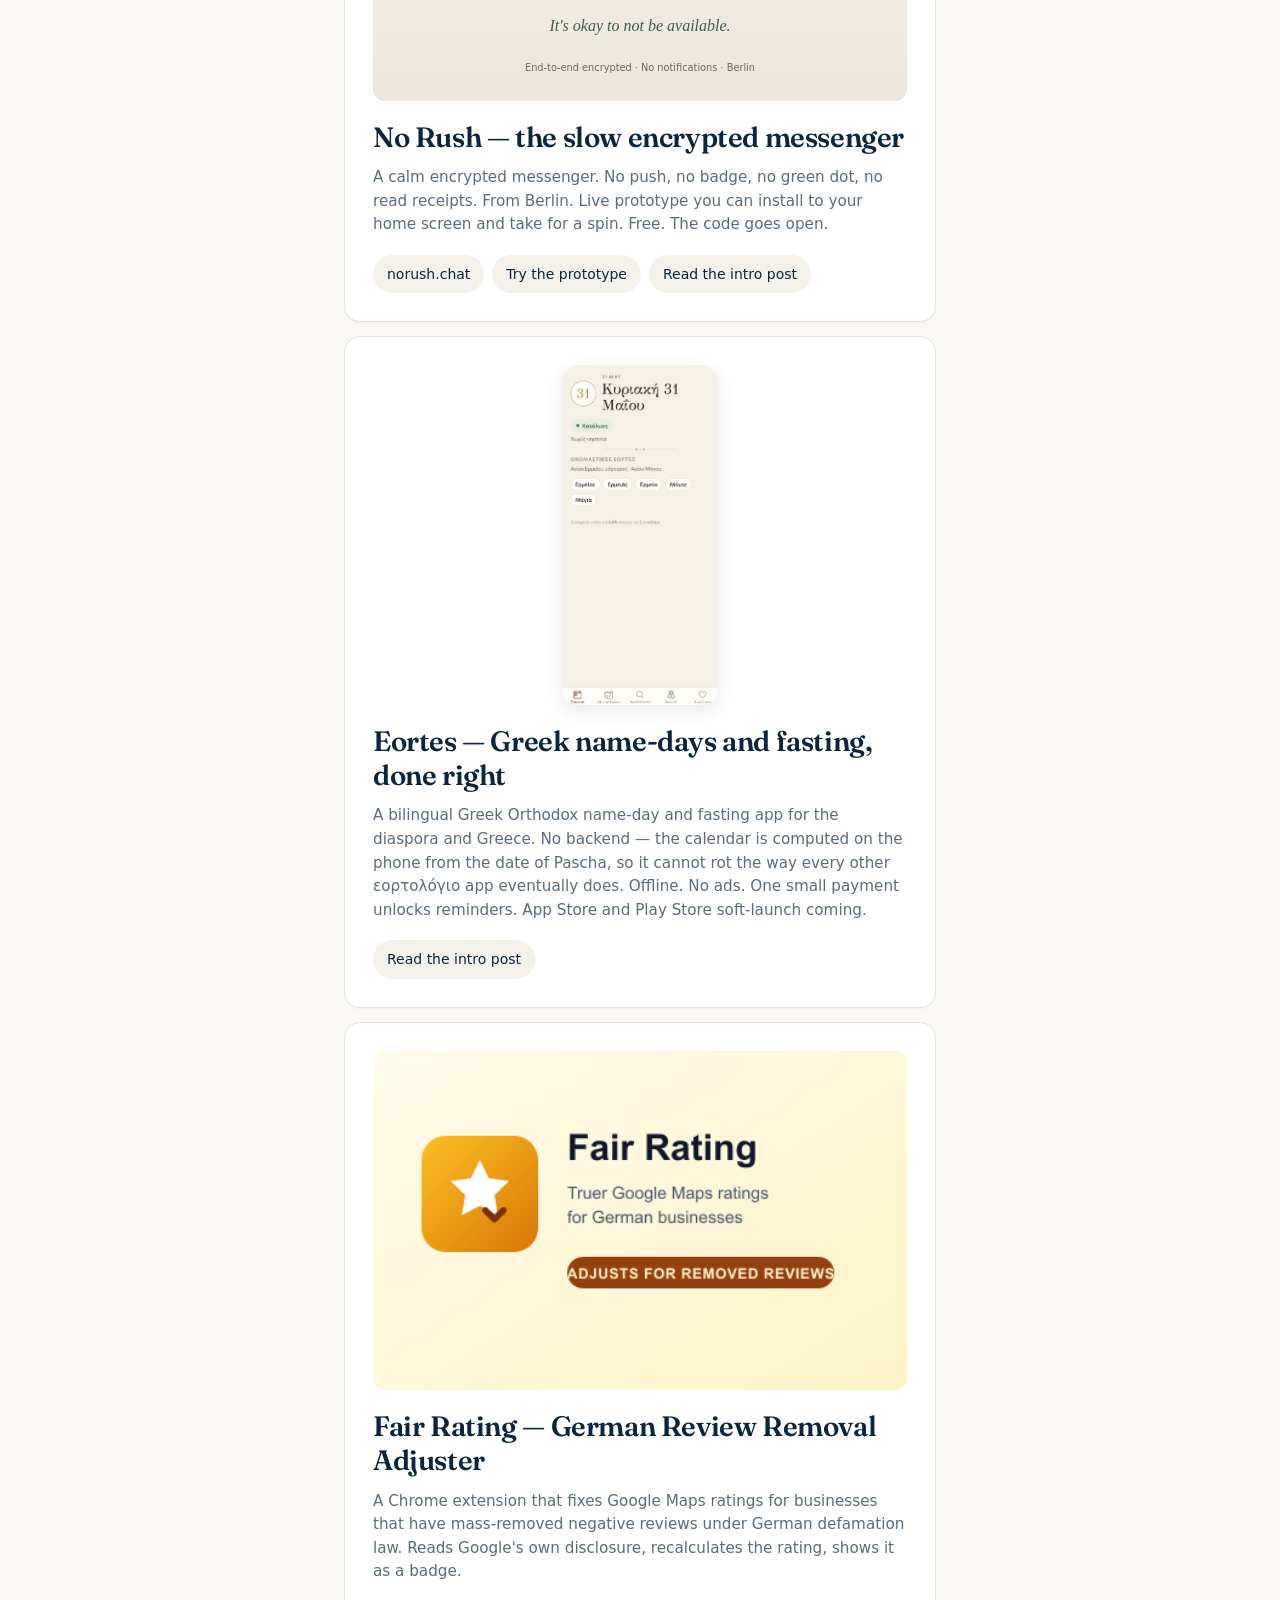
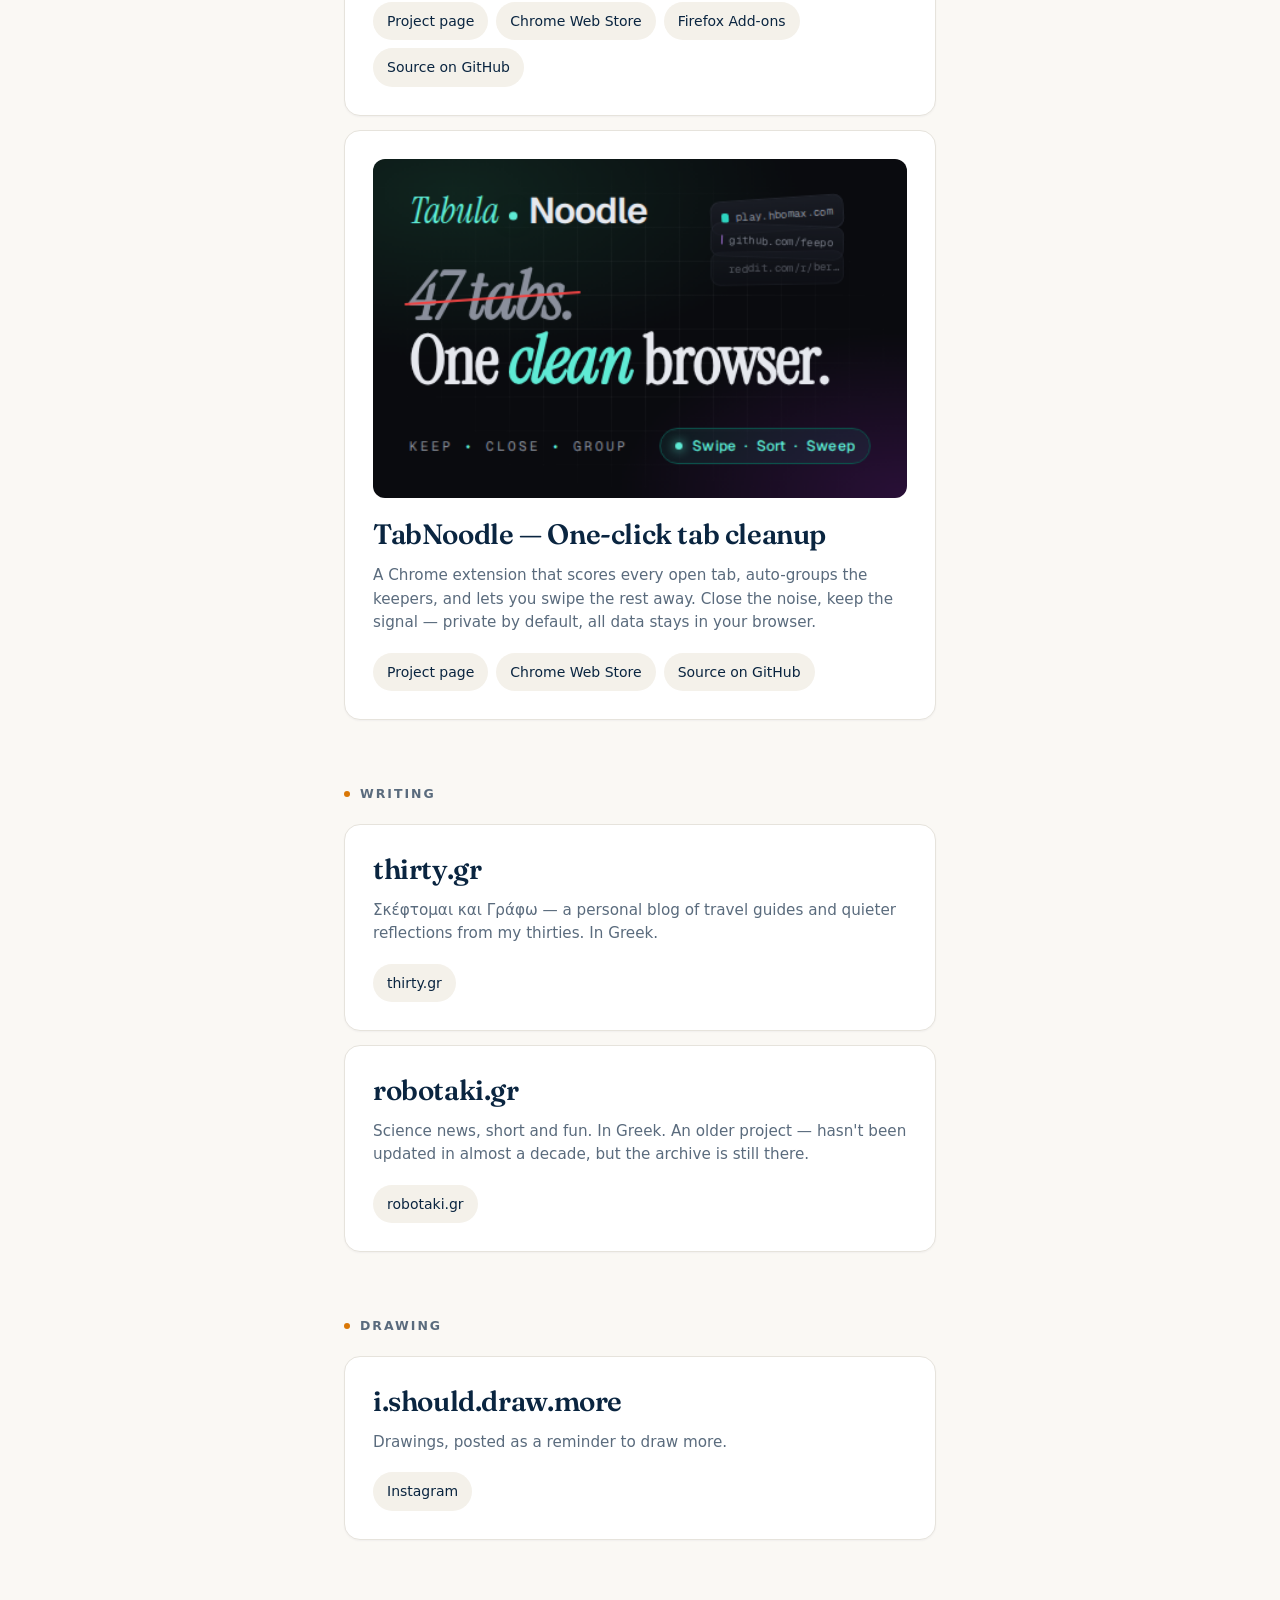
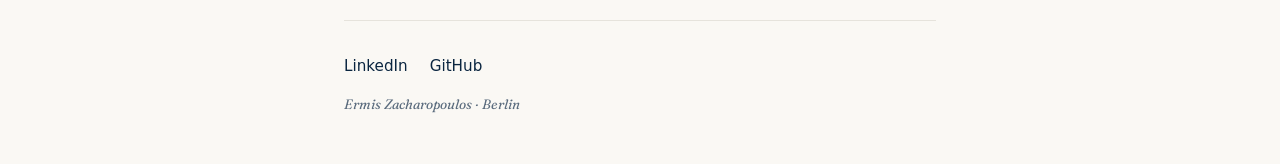
==== commit 270c46d5: "home: bigger project headings + promo image on every project card - Bump .project-head h3 from 1.35r" ====
--- a/index.html
+++ b/index.html
@@ -107,6 +107,7 @@
     <h2 id="code-heading">Code</h2>
 
     <article class="project">
+      <img src="assets/pull-the-plug-promo.png" alt="Pull the Plug — Mission 1 overview. A long horizontal data-hall level with server racks, cyan node-status screens, and the breaker room high on the right." class="project-image" loading="lazy">
       <header class="project-head">
         <h3>Pull the Plug &mdash; a one-button climb against a narrator that's losing it</h3>
         <p>A 2D vector one-button climber for Steam, iOS, and Android. Six pieces of AI infrastructure, one mission each, one off-switch at the top. The narrator is the AI you are trying to shut down. It starts calm. It does not stay calm. Playable work-in-progress on phone or desktop.</p>
@@ -120,6 +121,7 @@
     </article>
 
     <article class="project">
+      <img src="assets/no-rush-promo.svg" alt="No Rush — a calm parchment-toned banner with a single green dot above the wordmark and the tagline 'It's okay to not be available.'" class="project-image-banner" loading="lazy">
       <header class="project-head">
         <h3>No Rush &mdash; the slow encrypted messenger</h3>
         <p>A calm encrypted messenger. No push, no badge, no green dot, no read receipts. From Berlin. Live prototype you can install to your home screen and take for a spin. Free. The code goes open.</p>
@@ -132,6 +134,7 @@
     </article>
 
     <article class="project">
+      <img src="assets/eortes-promo.png" alt="Eortes — the Today screen. A parchment background showing the date 'Κυριακή 31 Μαΐου', a green Κατάλυση (fast-free) pill, the names celebrating, and a row of name chips below." class="project-image-phone" loading="lazy">
       <header class="project-head">
         <h3>Eortes &mdash; Greek name-days and fasting, done right</h3>
         <p>A bilingual Greek Orthodox name-day and fasting app for the diaspora and Greece. No backend &mdash; the calendar is computed on the phone from the date of Pascha, so it cannot rot the way every other εορτολόγιο app eventually does. Offline. No ads. One small payment unlocks reminders. App Store and Play Store soft-launch coming.</p>
--- a/styles.css
+++ b/styles.css
@@ -135,14 +135,42 @@
   margin-bottom: 20px;
 }
 
+/* Portrait phone screenshots — sit centered in a contained band, don't dominate */
+.project-image-phone {
+  display: block;
+  margin: 0 auto 20px;
+  max-height: 340px;
+  width: auto;
+  max-width: 100%;
+  border-radius: 16px;
+  box-shadow: 0 6px 18px rgba(10, 37, 64, 0.10);
+}
+
+/* SVG banner promos — let them be full-bleed but cap height so they don't tower */
+.project-image-banner {
+  display: block;
+  width: 100%;
+  height: auto;
+  max-height: 260px;
+  object-fit: cover;
+  object-position: center;
+  border-radius: 12px;
+  margin-bottom: 20px;
+  background: var(--bg-warm);
+}
+
 .project-head h3 {
   font-family: var(--serif);
   font-weight: 600;
   font-variation-settings: "opsz" 36;
-  margin: 0 0 8px;
-  font-size: 1.35rem;
-  letter-spacing: -0.012em;
-  line-height: 1.25;
+  margin: 0 0 12px;
+  font-size: 1.75rem;
+  letter-spacing: -0.014em;
+  line-height: 1.2;
+}
+
+@media (max-width: 600px) {
+  .project-head h3 { font-size: 1.5rem; }
 }
 
 .project-head p {
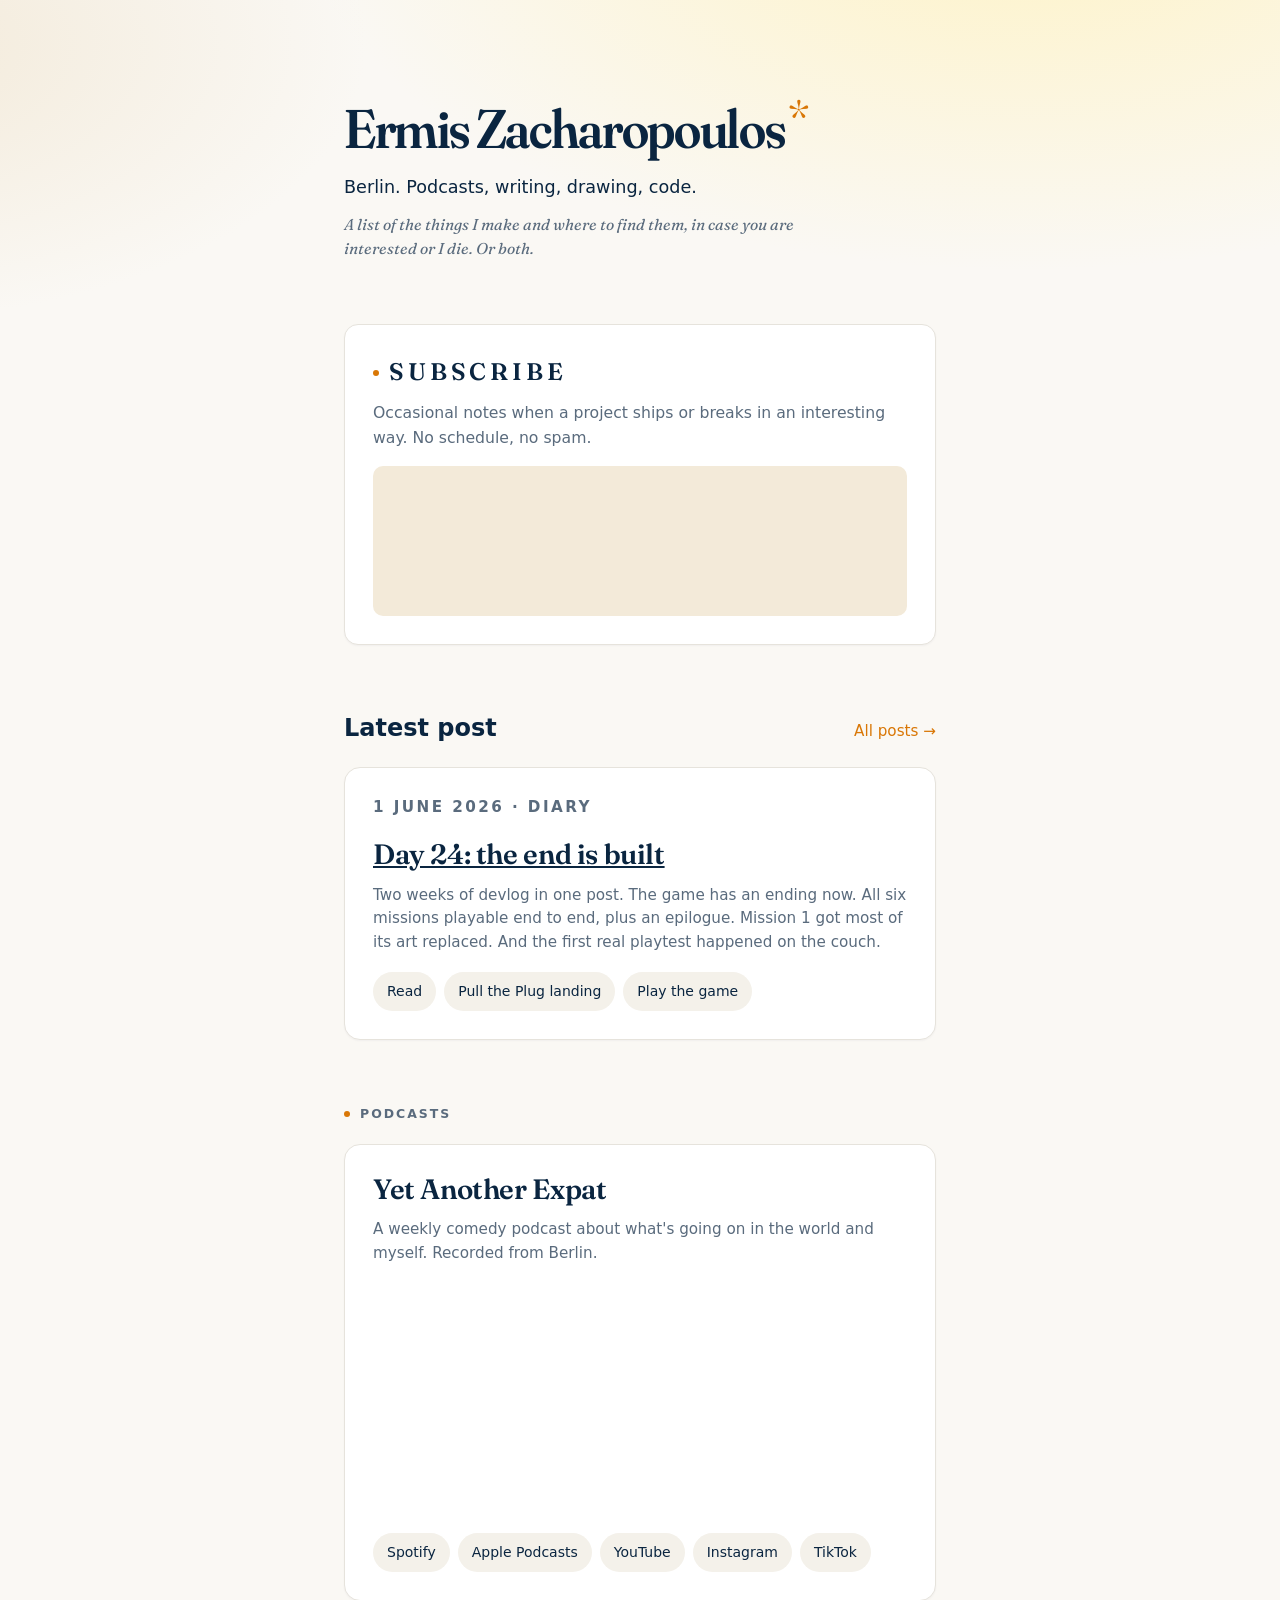
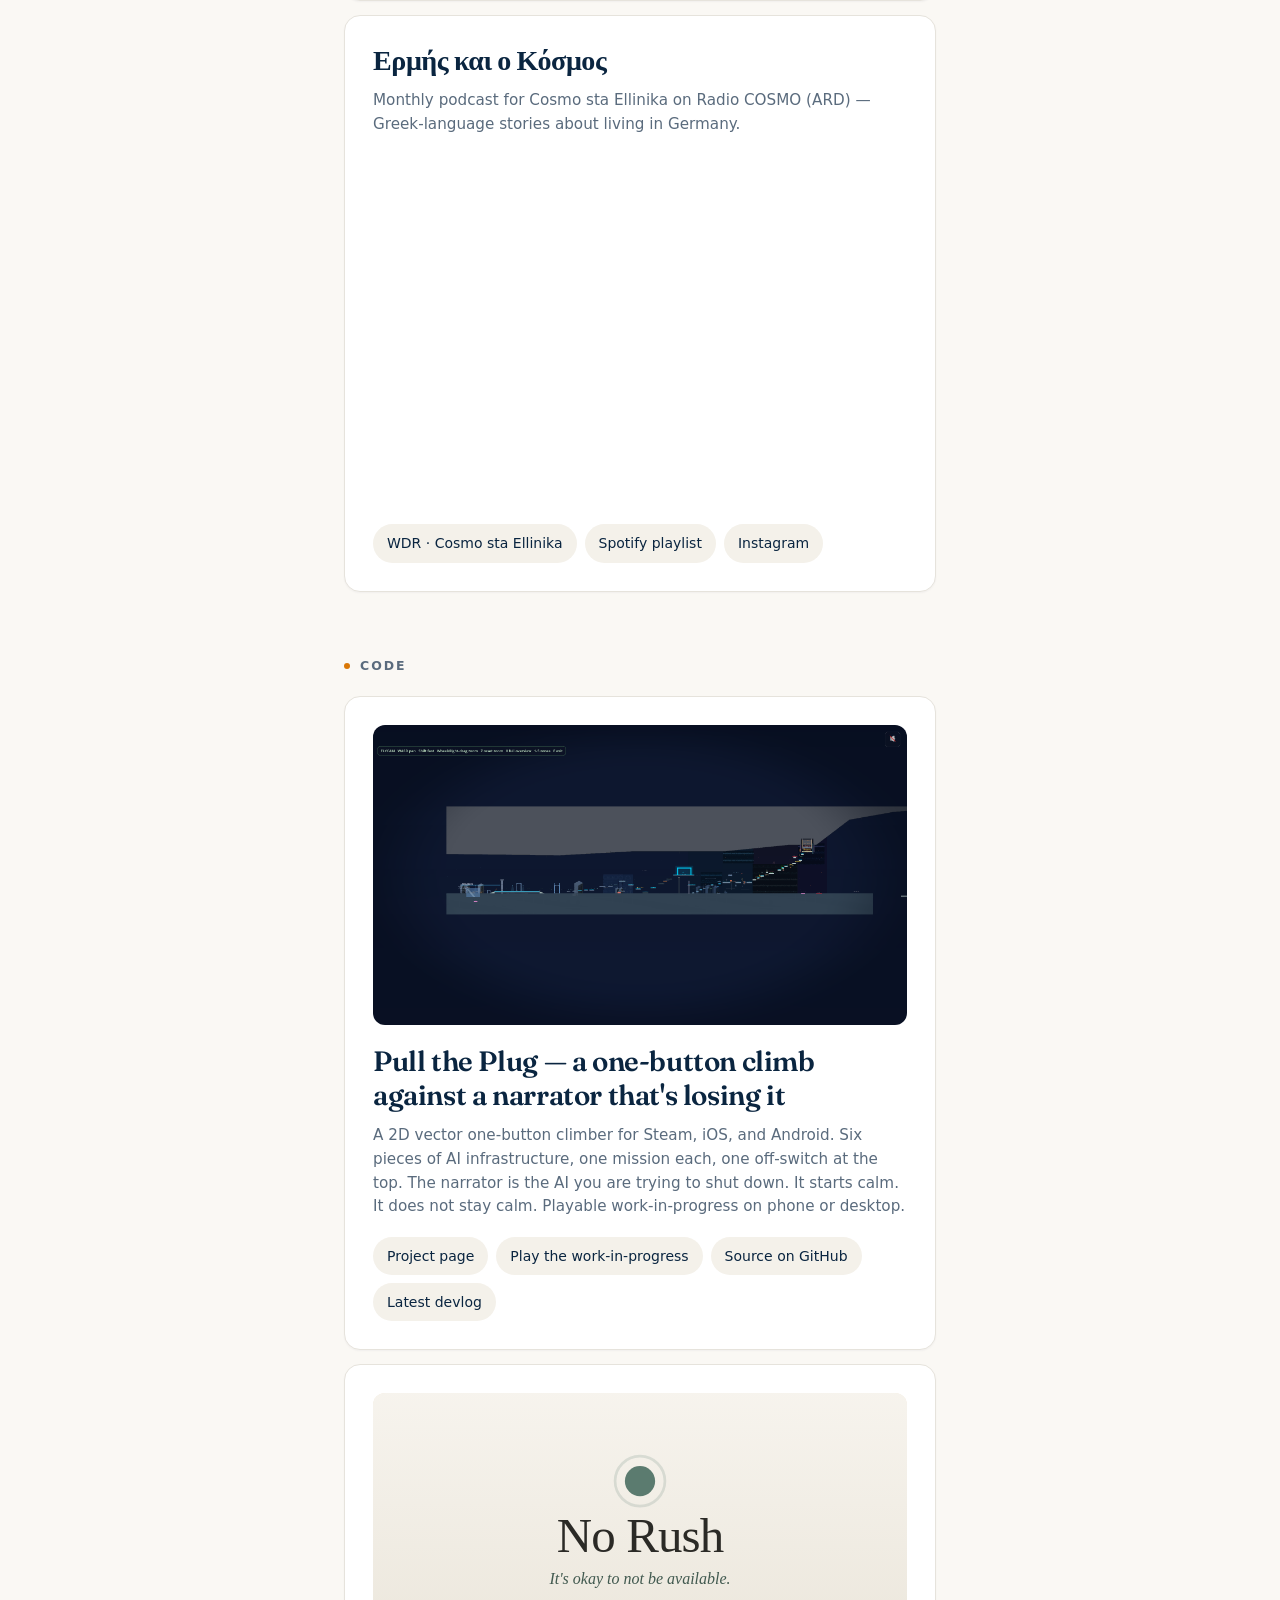
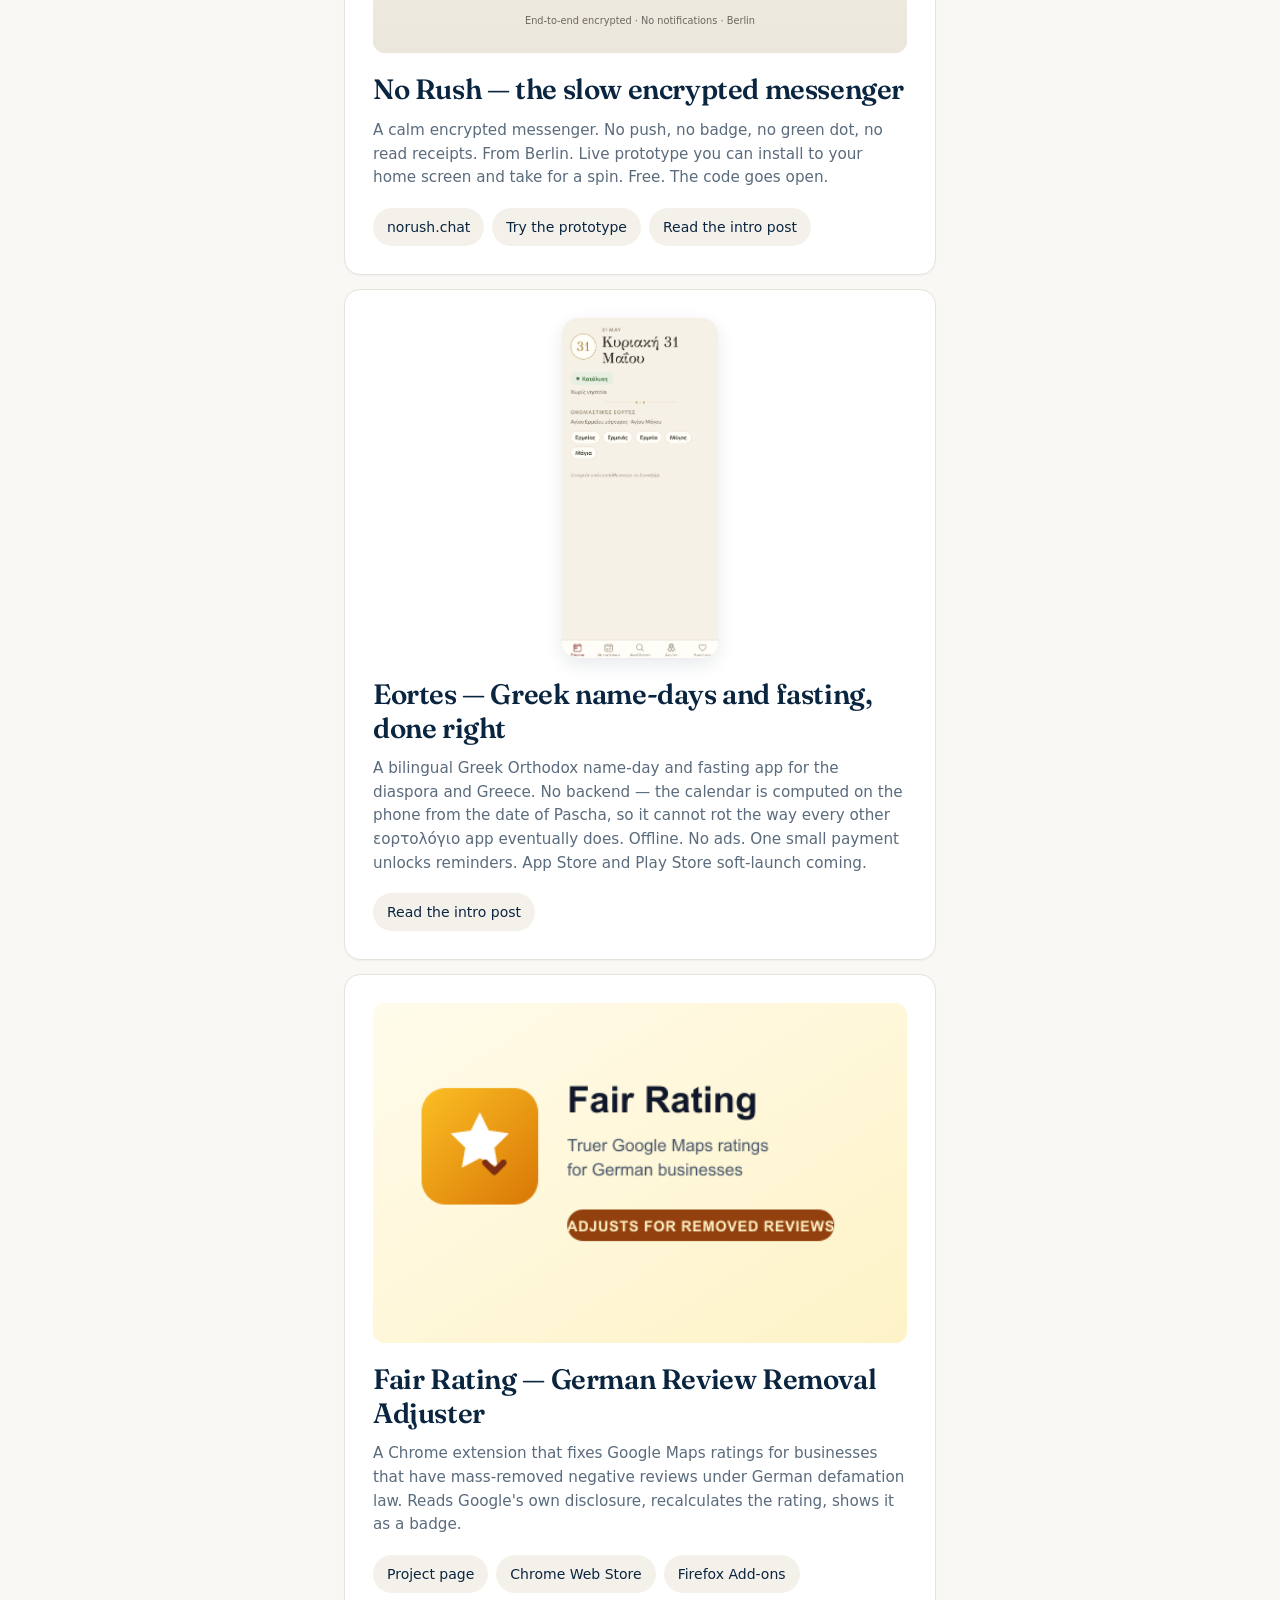
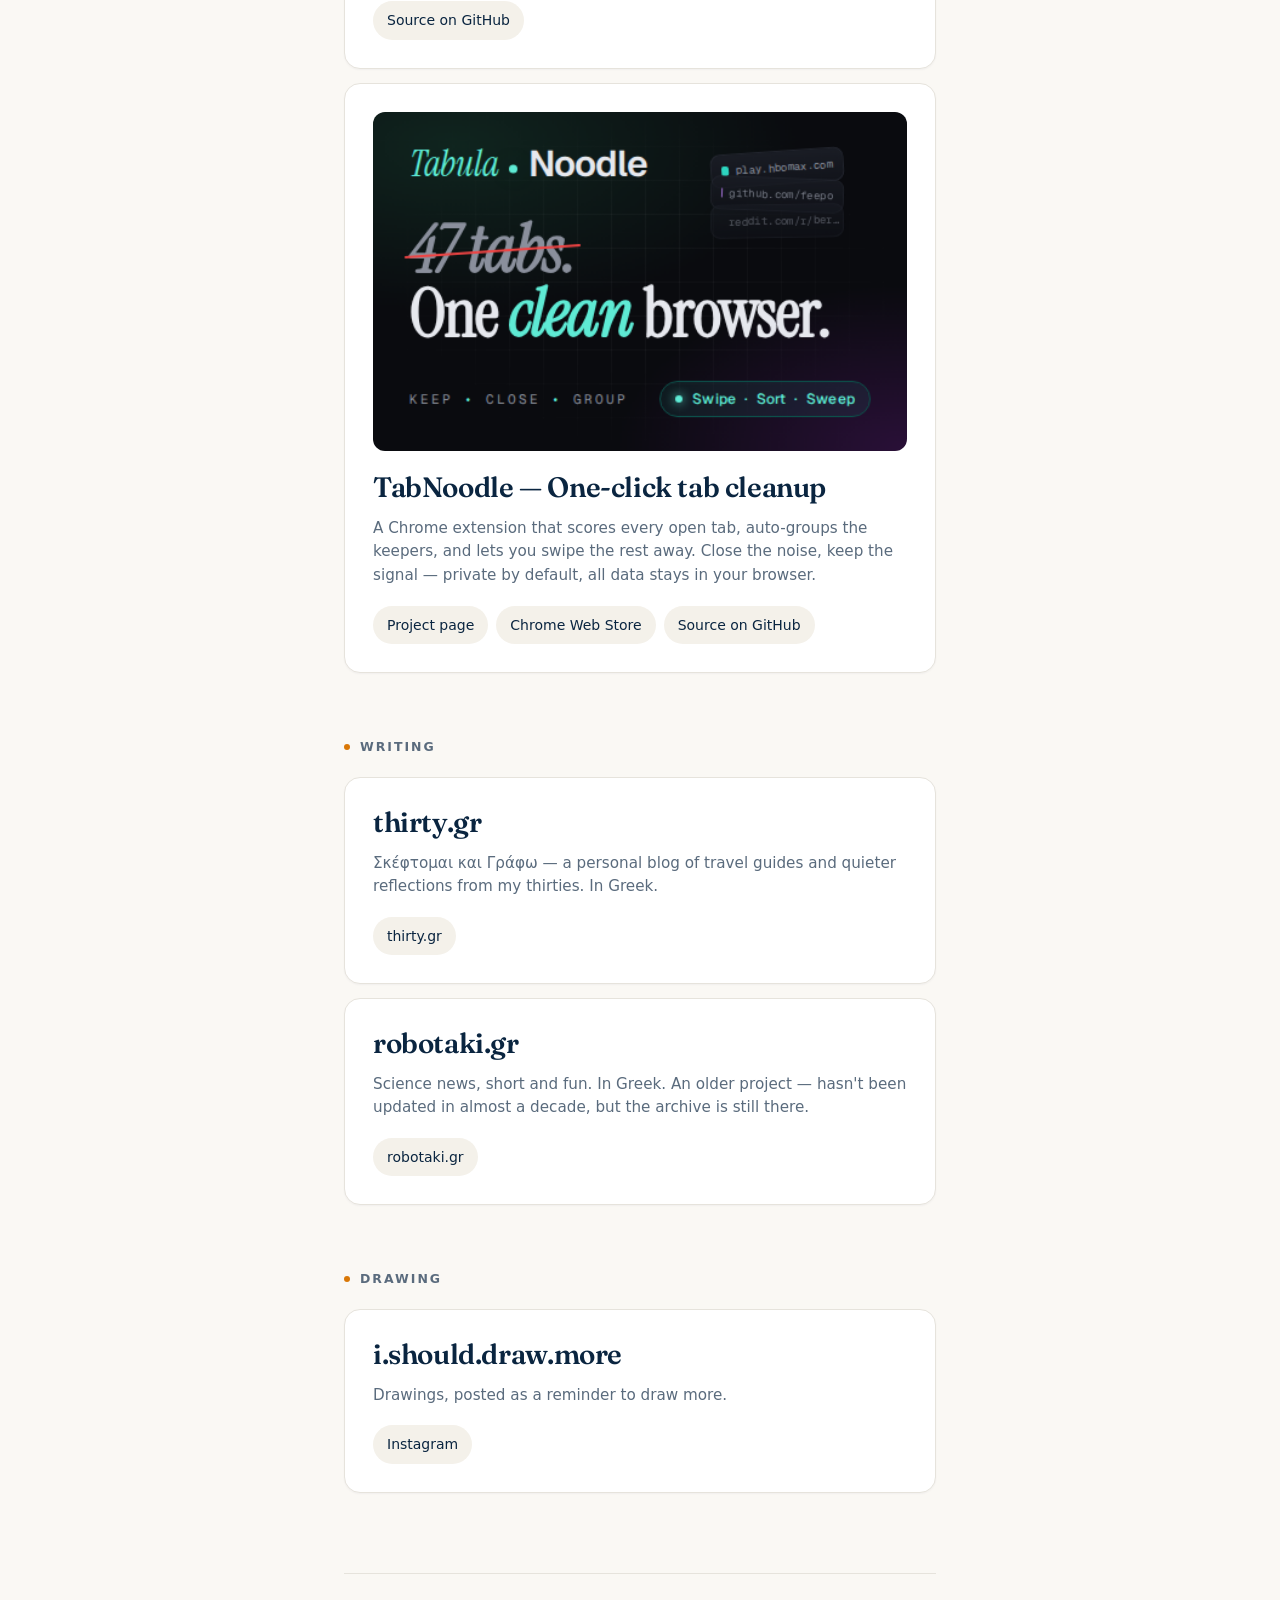
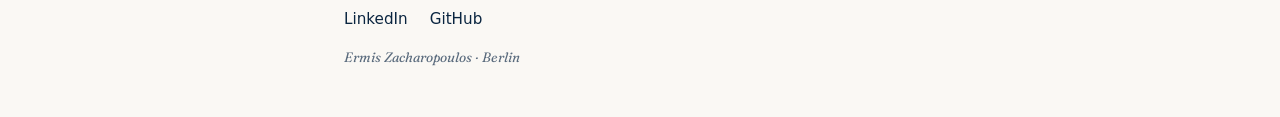
==== commit 75cfa0f3: "posts: trim all three June 1 posts — cut invented specifics, write at the right altitude Reader POV " ====
--- a/index.html
+++ b/index.html
@@ -47,7 +47,7 @@
       <header class="project-head">
         <p class="post-meta">1 June 2026 &middot; Diary</p>
         <h3><a href="posts/pull-the-plug-day-24.html">Day 24: the end is built</a></h3>
-        <p>Pull the Plug has an ending now. Mission 5 says what the game is actually arguing. Mission 6 is the AI losing its words for 88 seconds and then dying on a warm grace speech. Mission 1 got most of its art replaced. And my girlfriend sat on the couch with a controller and played the first three missions in one sitting.</p>
+        <p>Two weeks of devlog in one post. The game has an ending now. All six missions playable end to end, plus an epilogue. Mission 1 got most of its art replaced. And the first real playtest happened on the couch.</p>
       </header>
       <ul class="links">
         <li><a href="posts/pull-the-plug-day-24.html">Read</a></li>
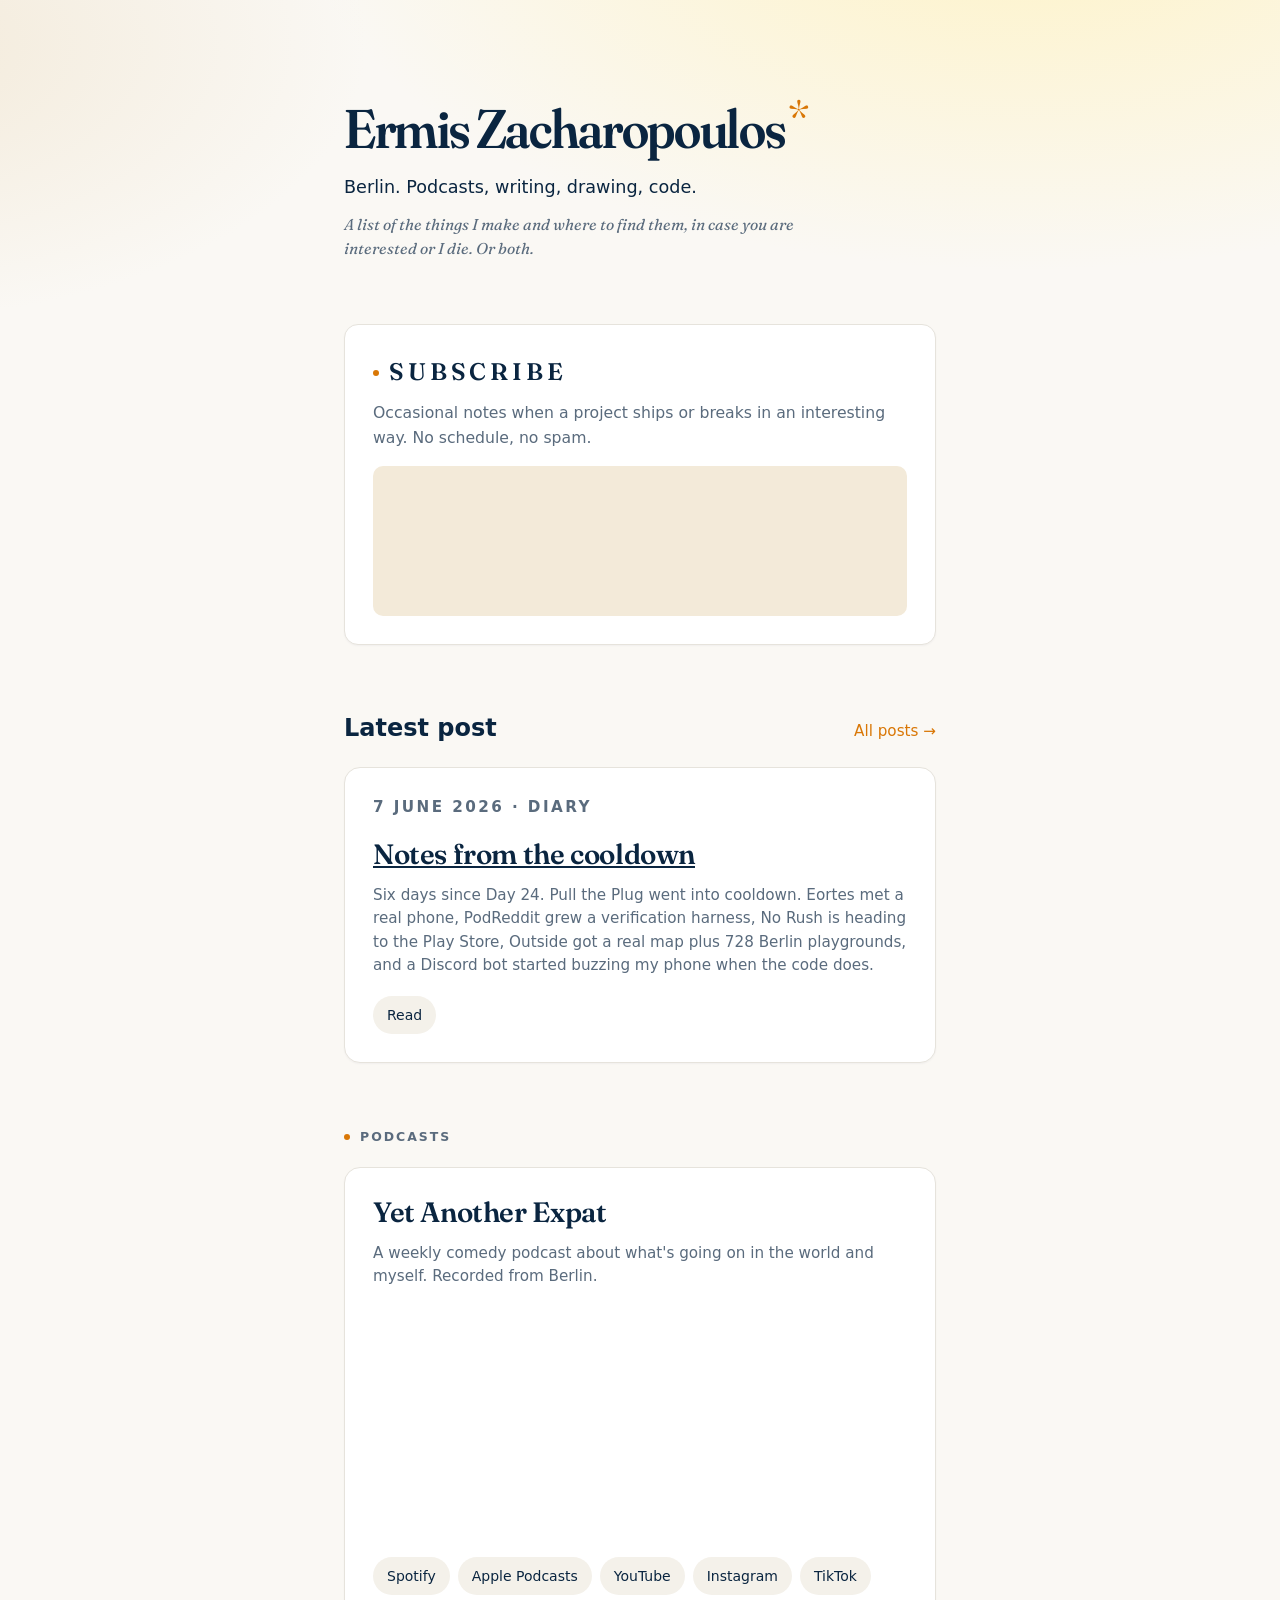
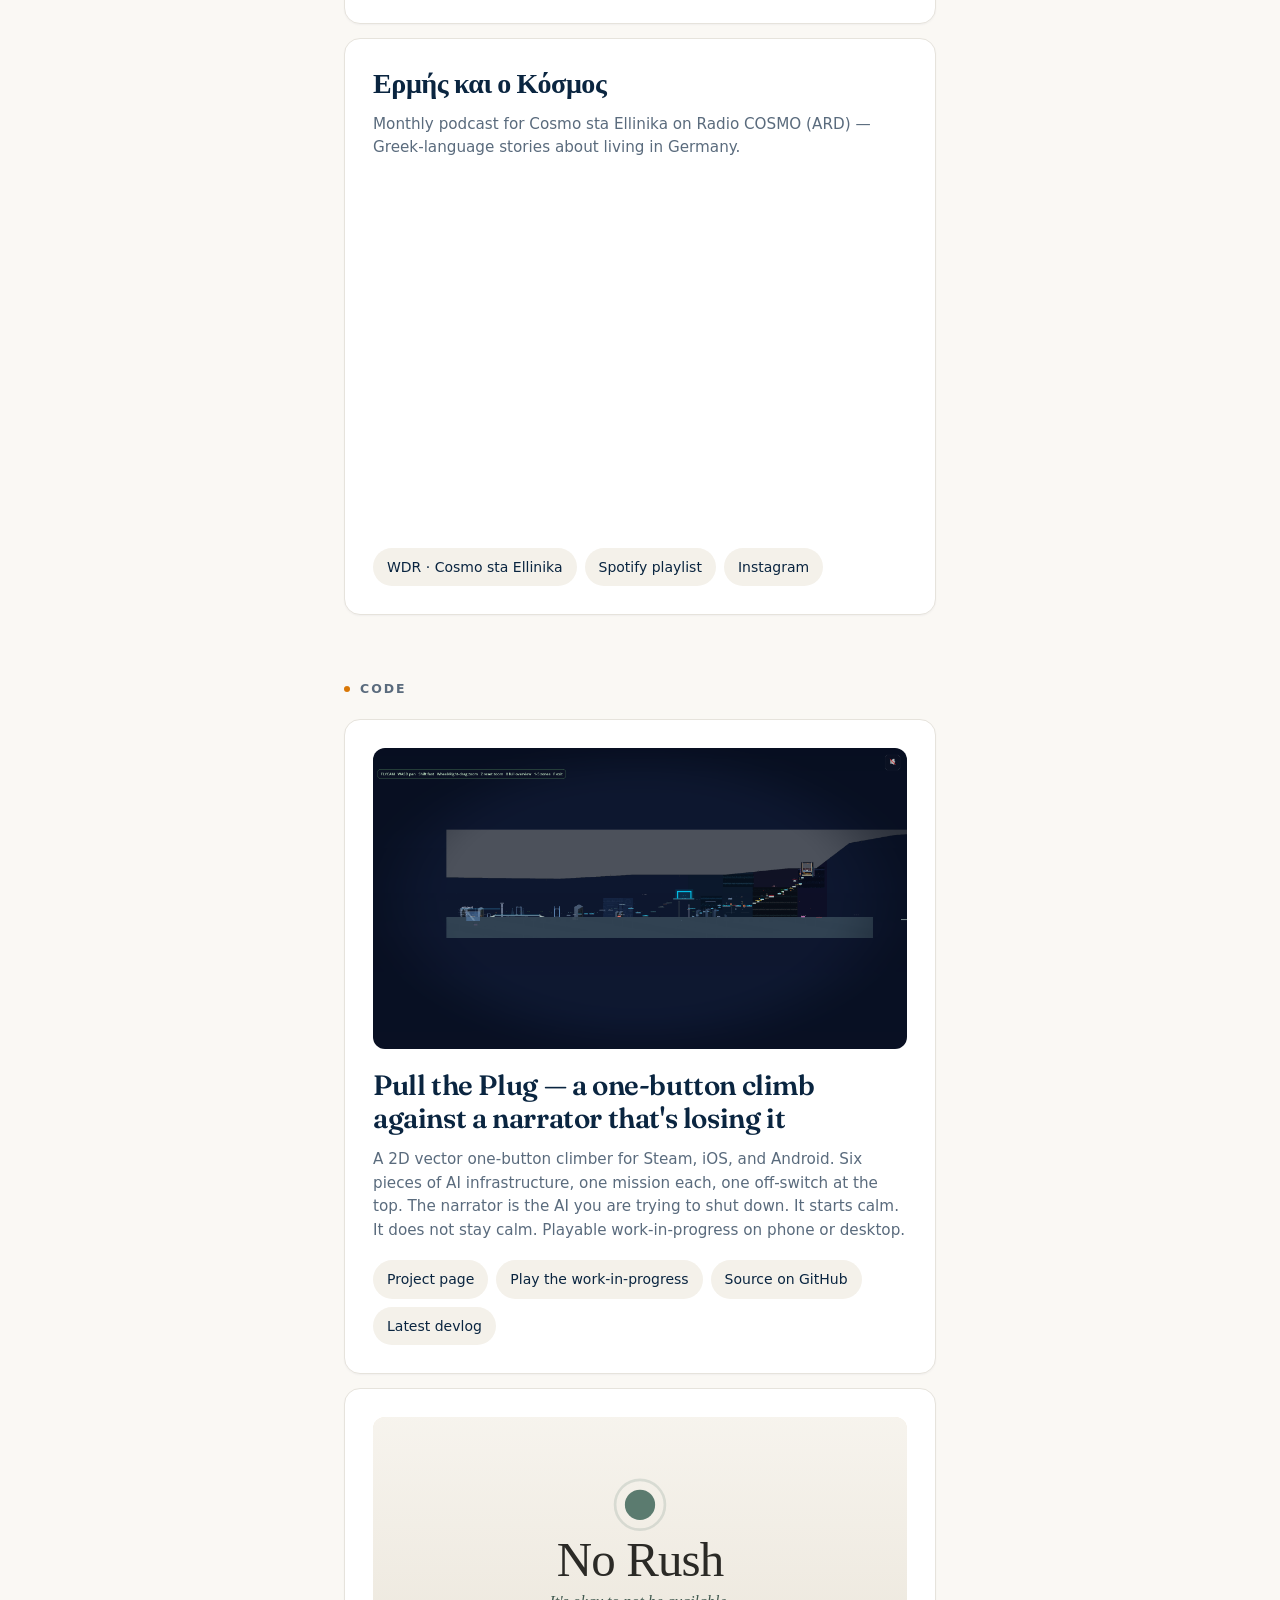
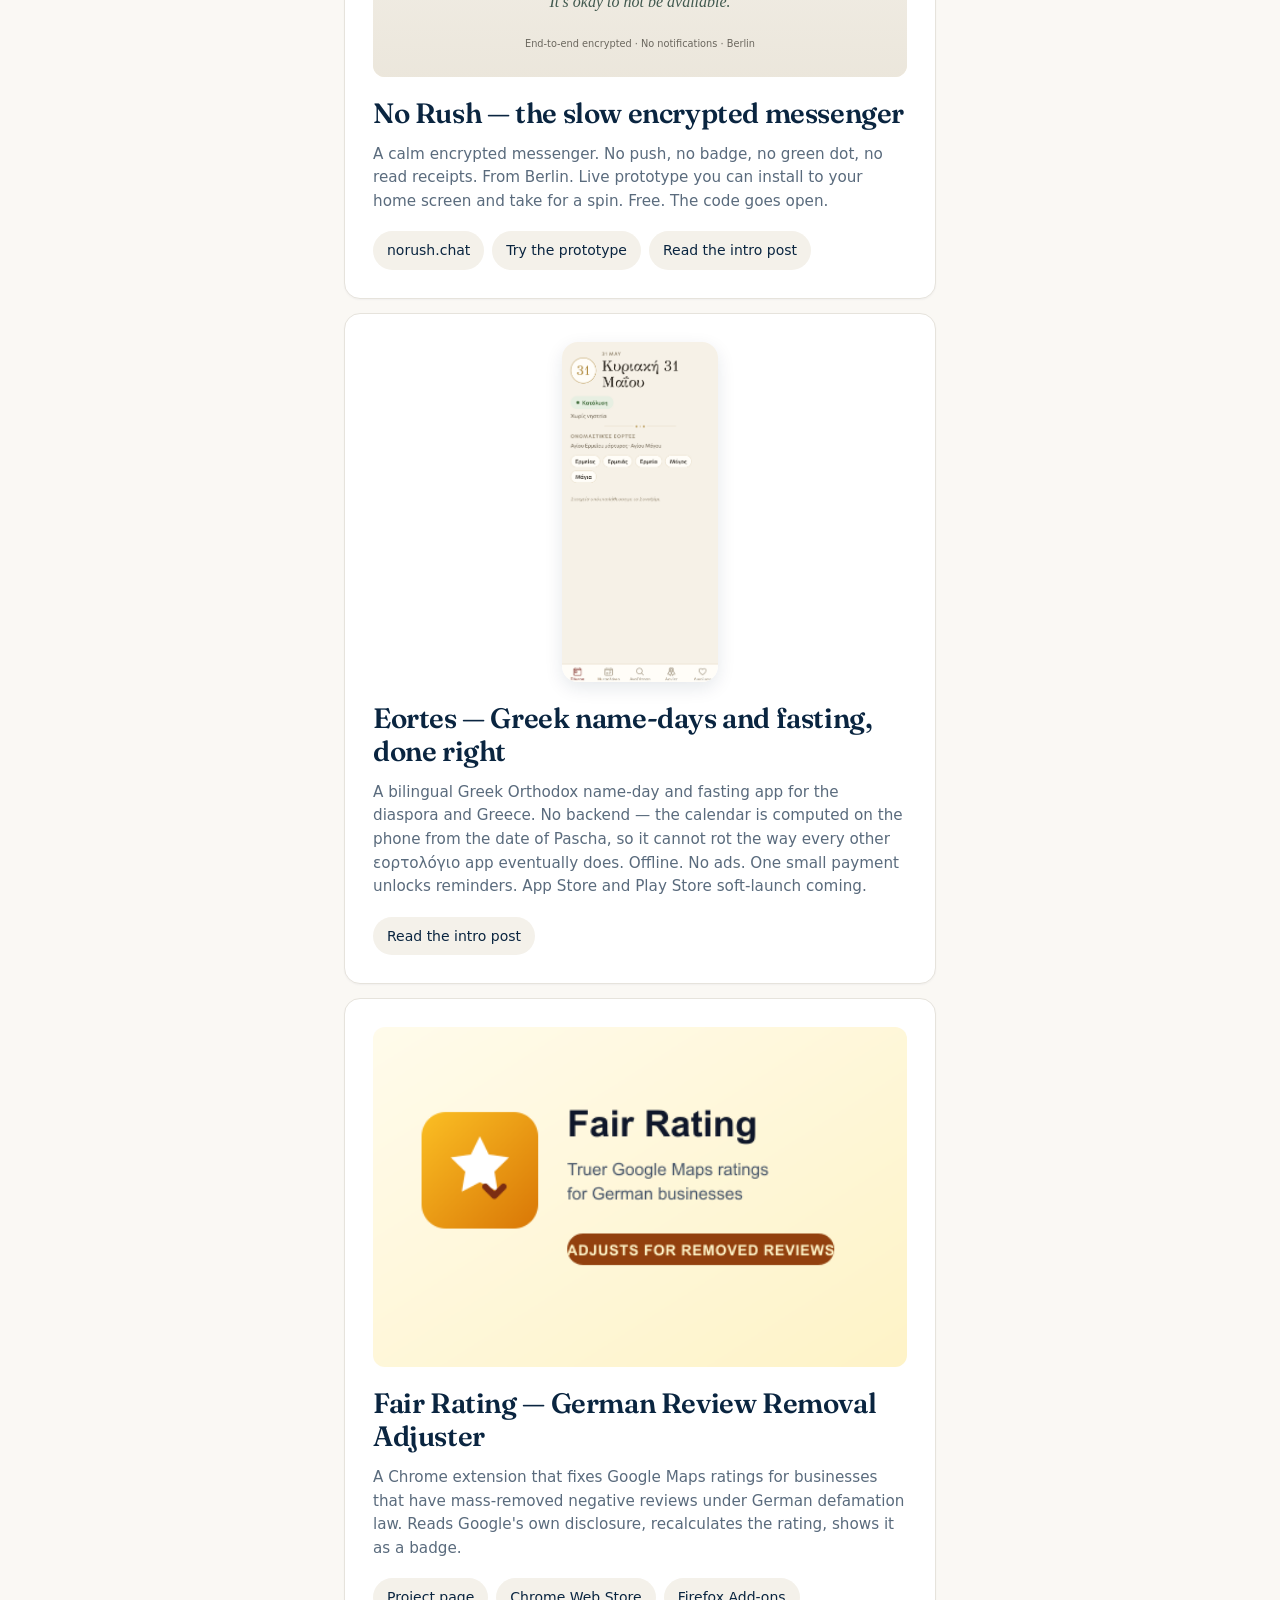
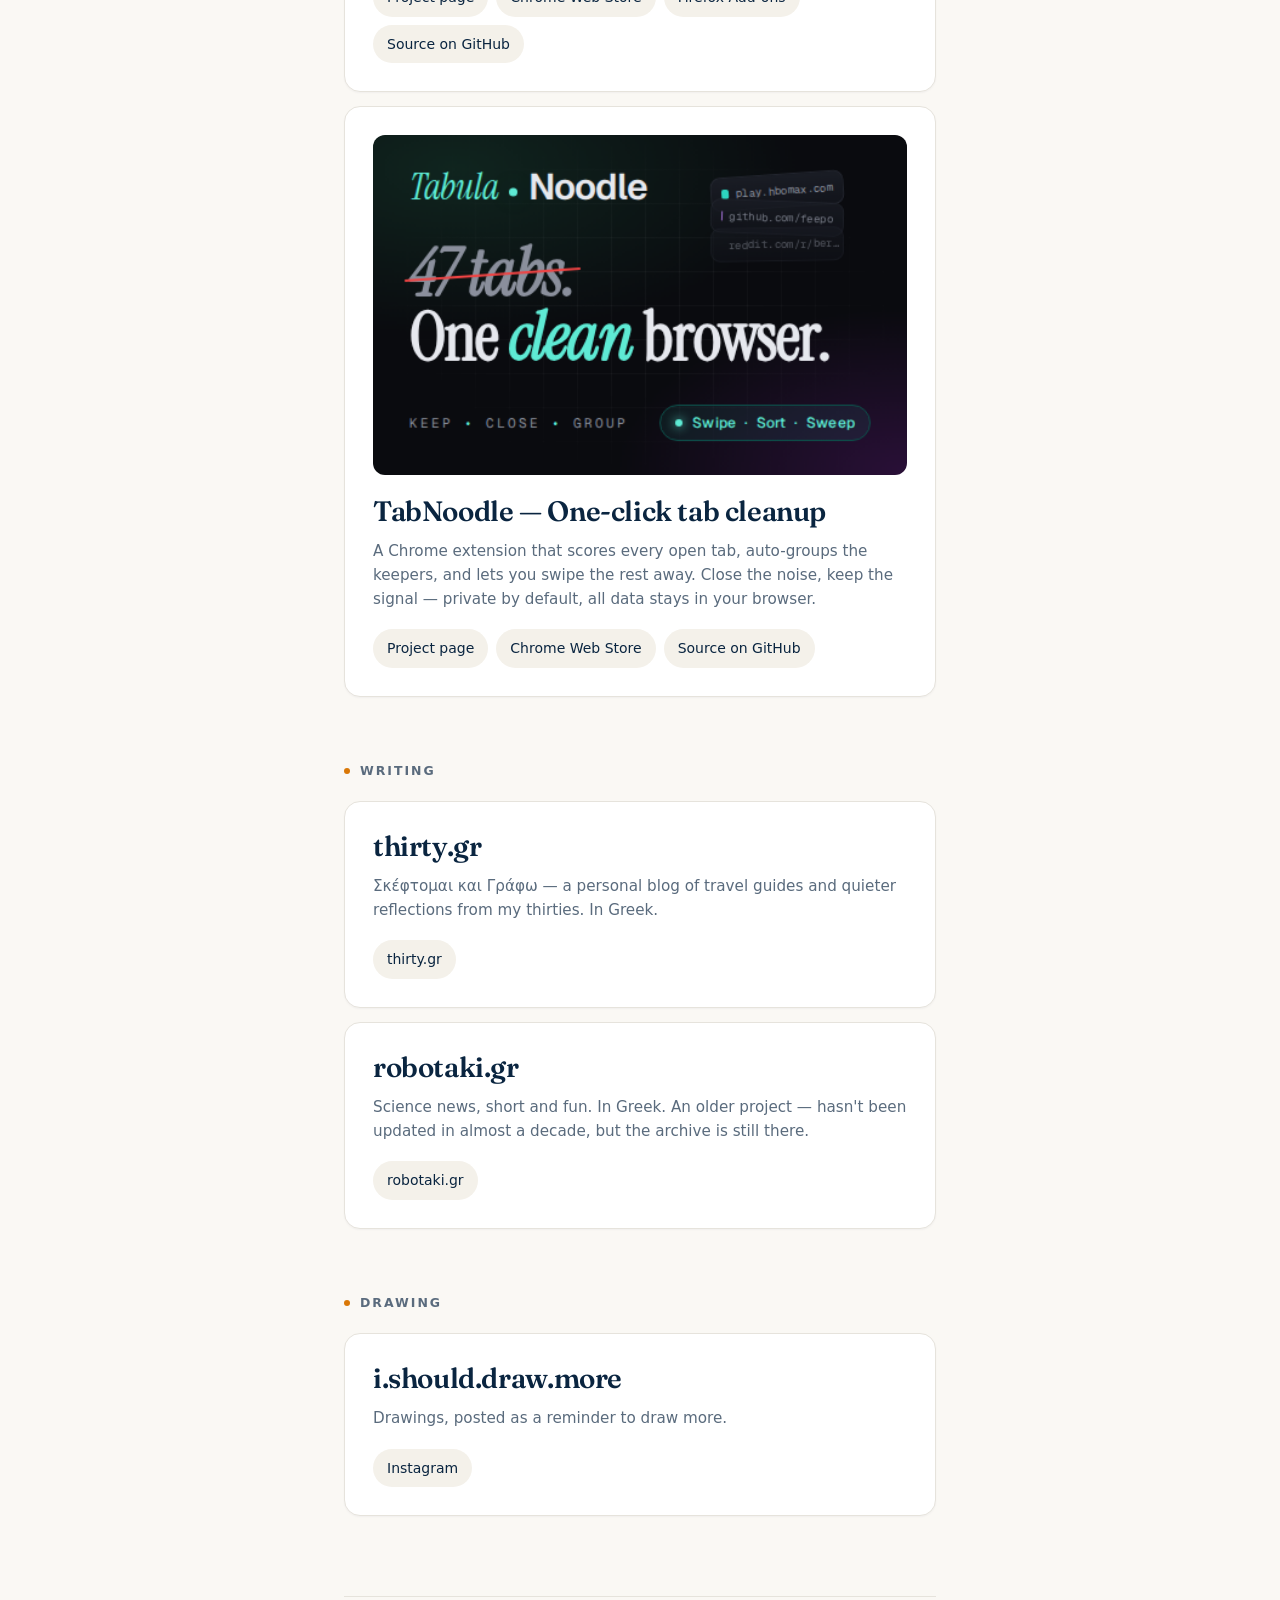
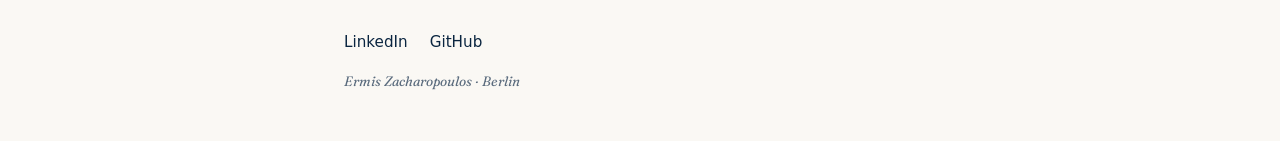
==== commit 113fd357: "posts: Notes from the cooldown — week roundup across five projects Six days since Day 24. Pull the P" ====
--- a/index.html
+++ b/index.html
@@ -45,14 +45,12 @@
 
     <article class="project">
       <header class="project-head">
-        <p class="post-meta">1 June 2026 &middot; Diary</p>
-        <h3><a href="posts/pull-the-plug-day-24.html">Day 24: the end is built</a></h3>
-        <p>Two weeks of devlog in one post. The game has an ending now. All six missions playable end to end, plus an epilogue. Mission 1 got most of its art replaced. And the first real playtest happened on the couch.</p>
-      </header>
-      <ul class="links">
-        <li><a href="posts/pull-the-plug-day-24.html">Read</a></li>
-        <li><a href="https://ennui92.github.io/pull-the-plug-site/" target="_blank" rel="noopener">Pull the Plug landing</a></li>
-        <li><a href="https://pull-the-plug.feepok.workers.dev" target="_blank" rel="noopener">Play the game</a></li>
+        <p class="post-meta">7 June 2026 &middot; Diary</p>
+        <h3><a href="posts/notes-from-the-cooldown.html">Notes from the cooldown</a></h3>
+        <p>Six days since Day 24. Pull the Plug went into cooldown. Eortes met a real phone, PodReddit grew a verification harness, No Rush is heading to the Play Store, Outside got a real map plus 728 Berlin playgrounds, and a Discord bot started buzzing my phone when the code does.</p>
+      </header>
+      <ul class="links">
+        <li><a href="posts/notes-from-the-cooldown.html">Read</a></li>
       </ul>
     </article>
   </section>
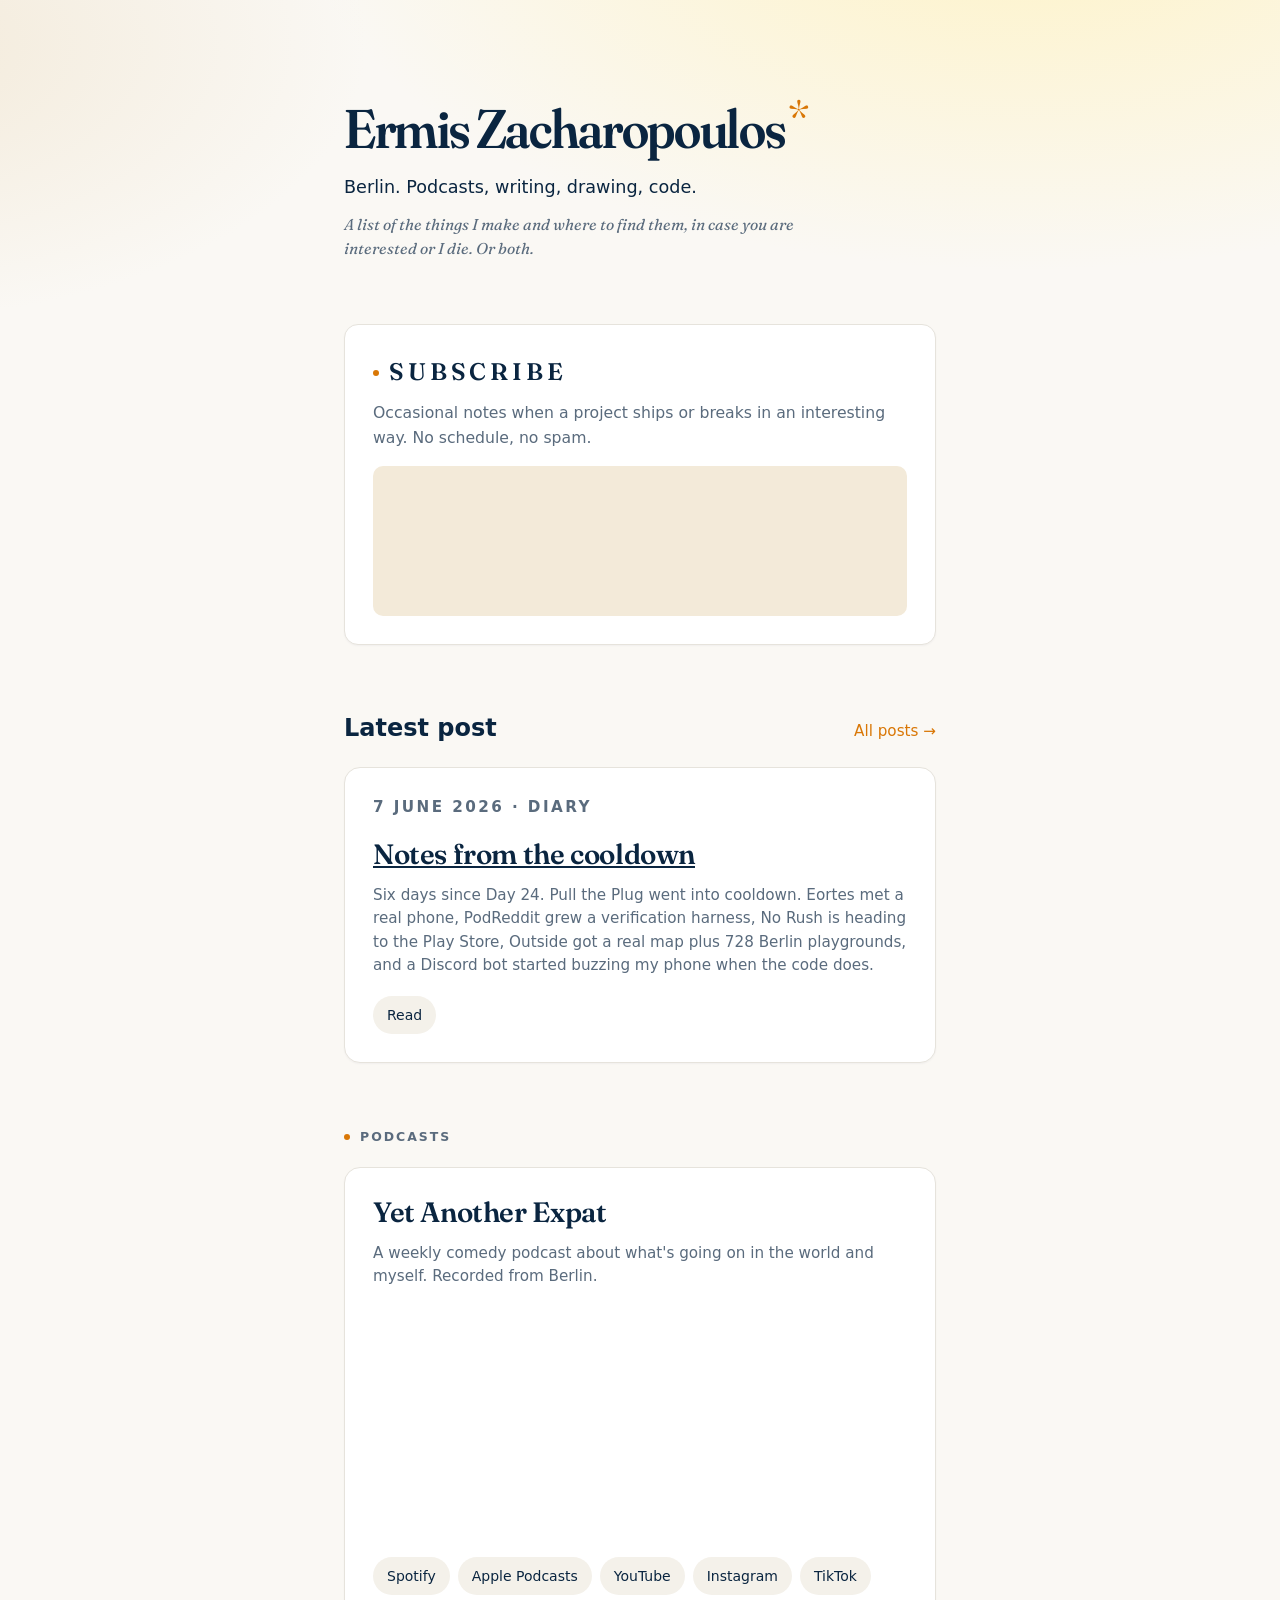
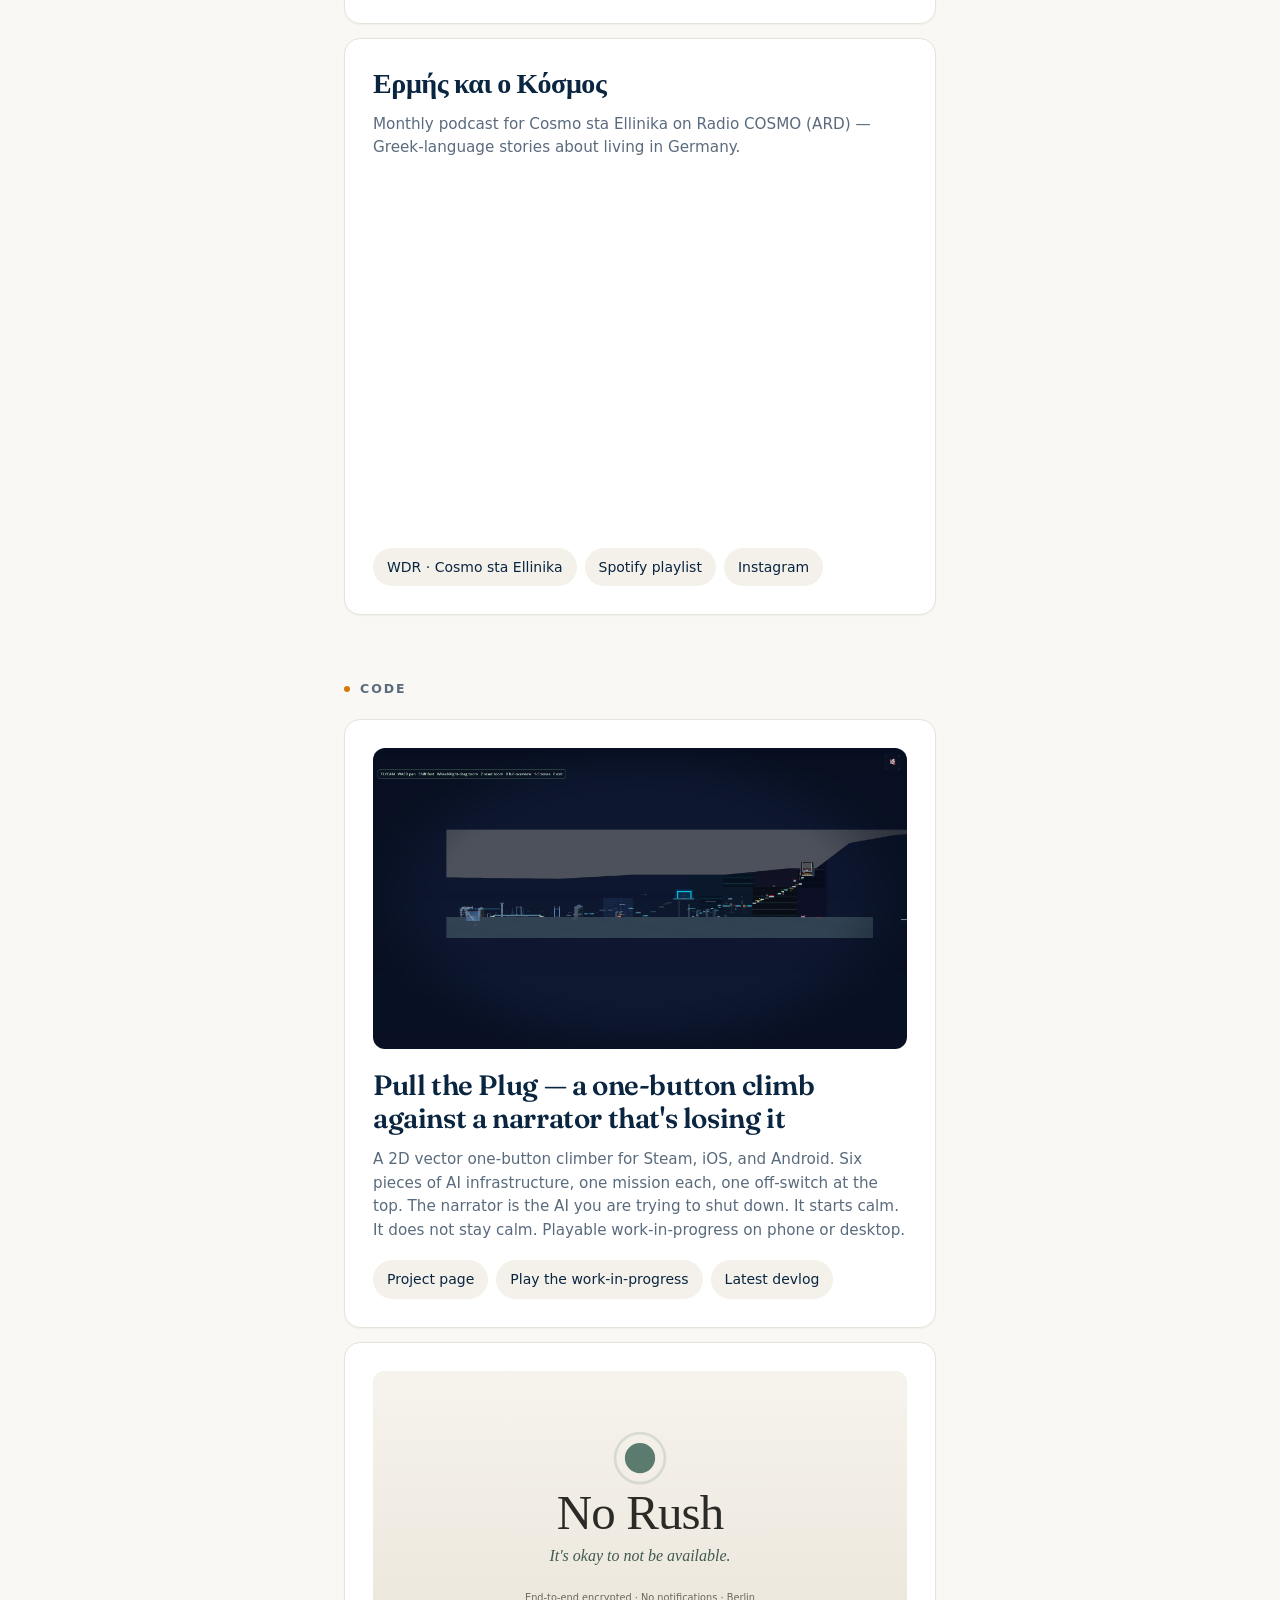
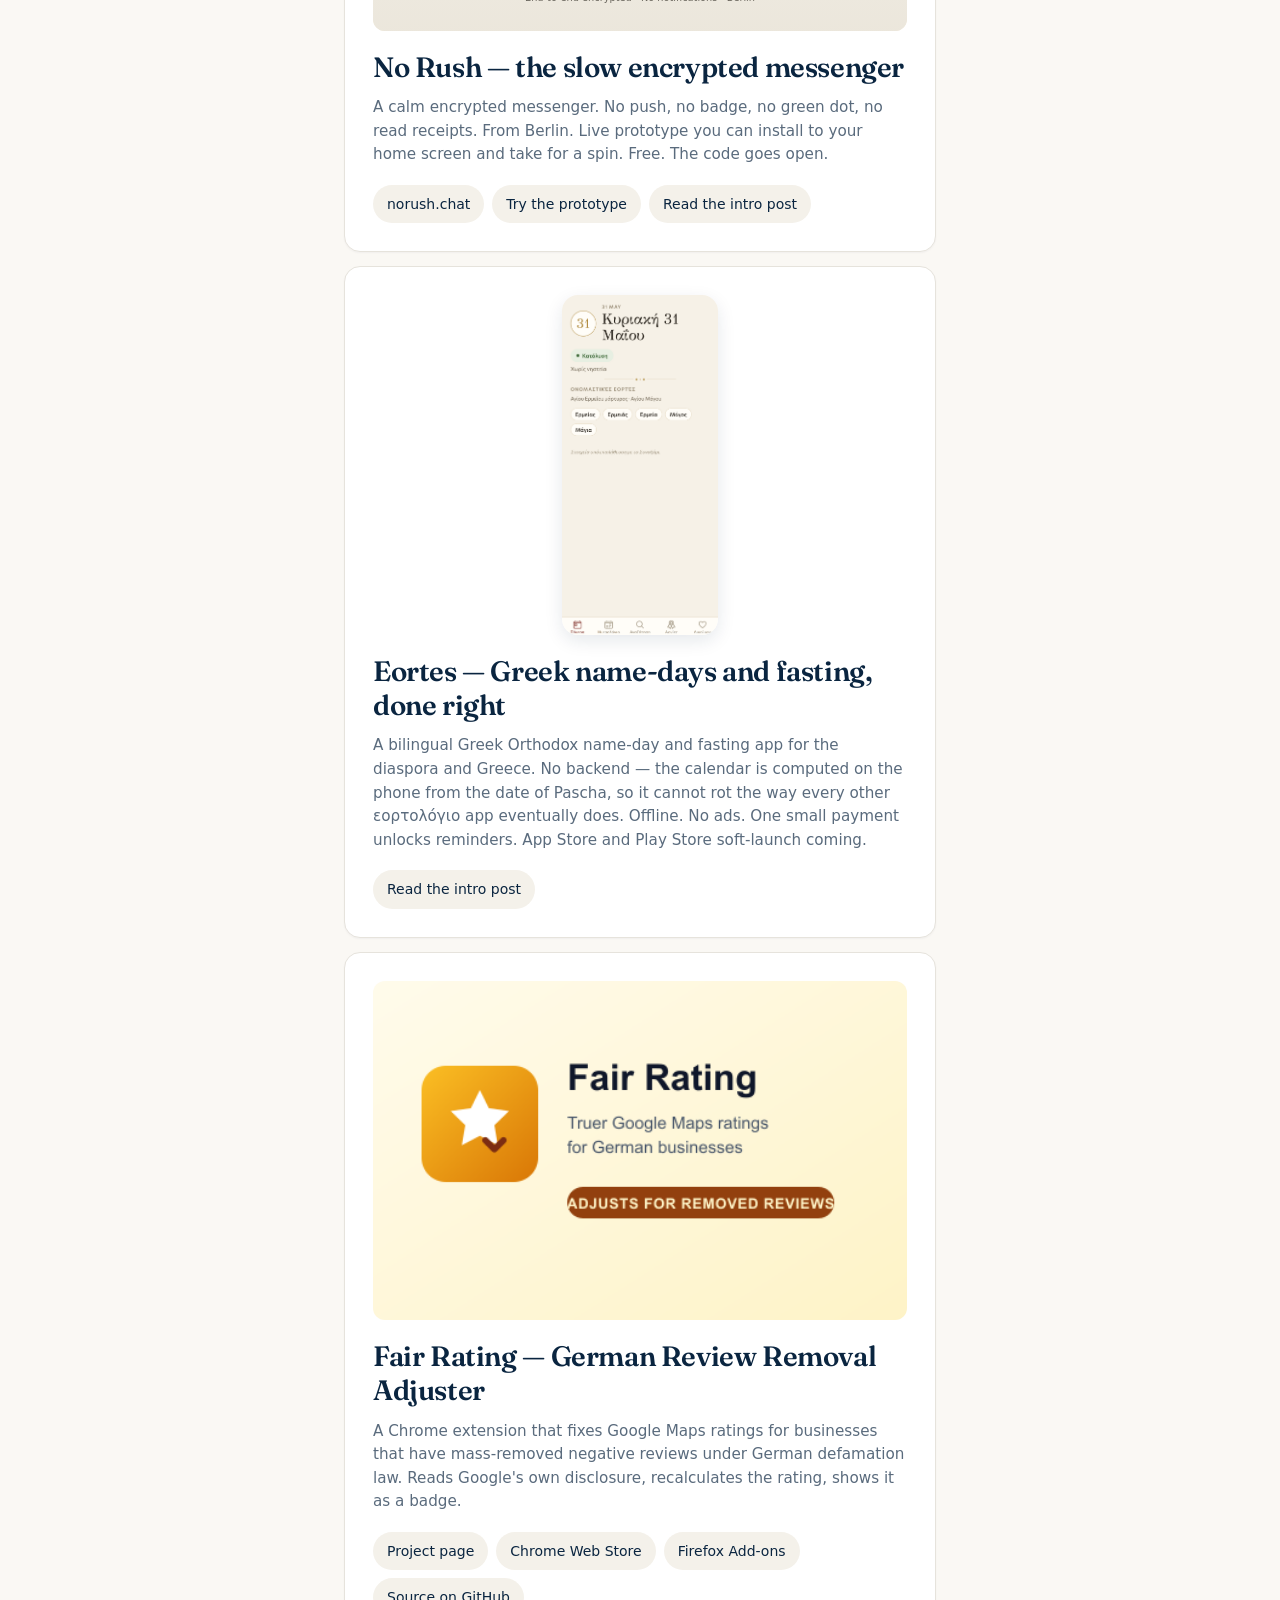
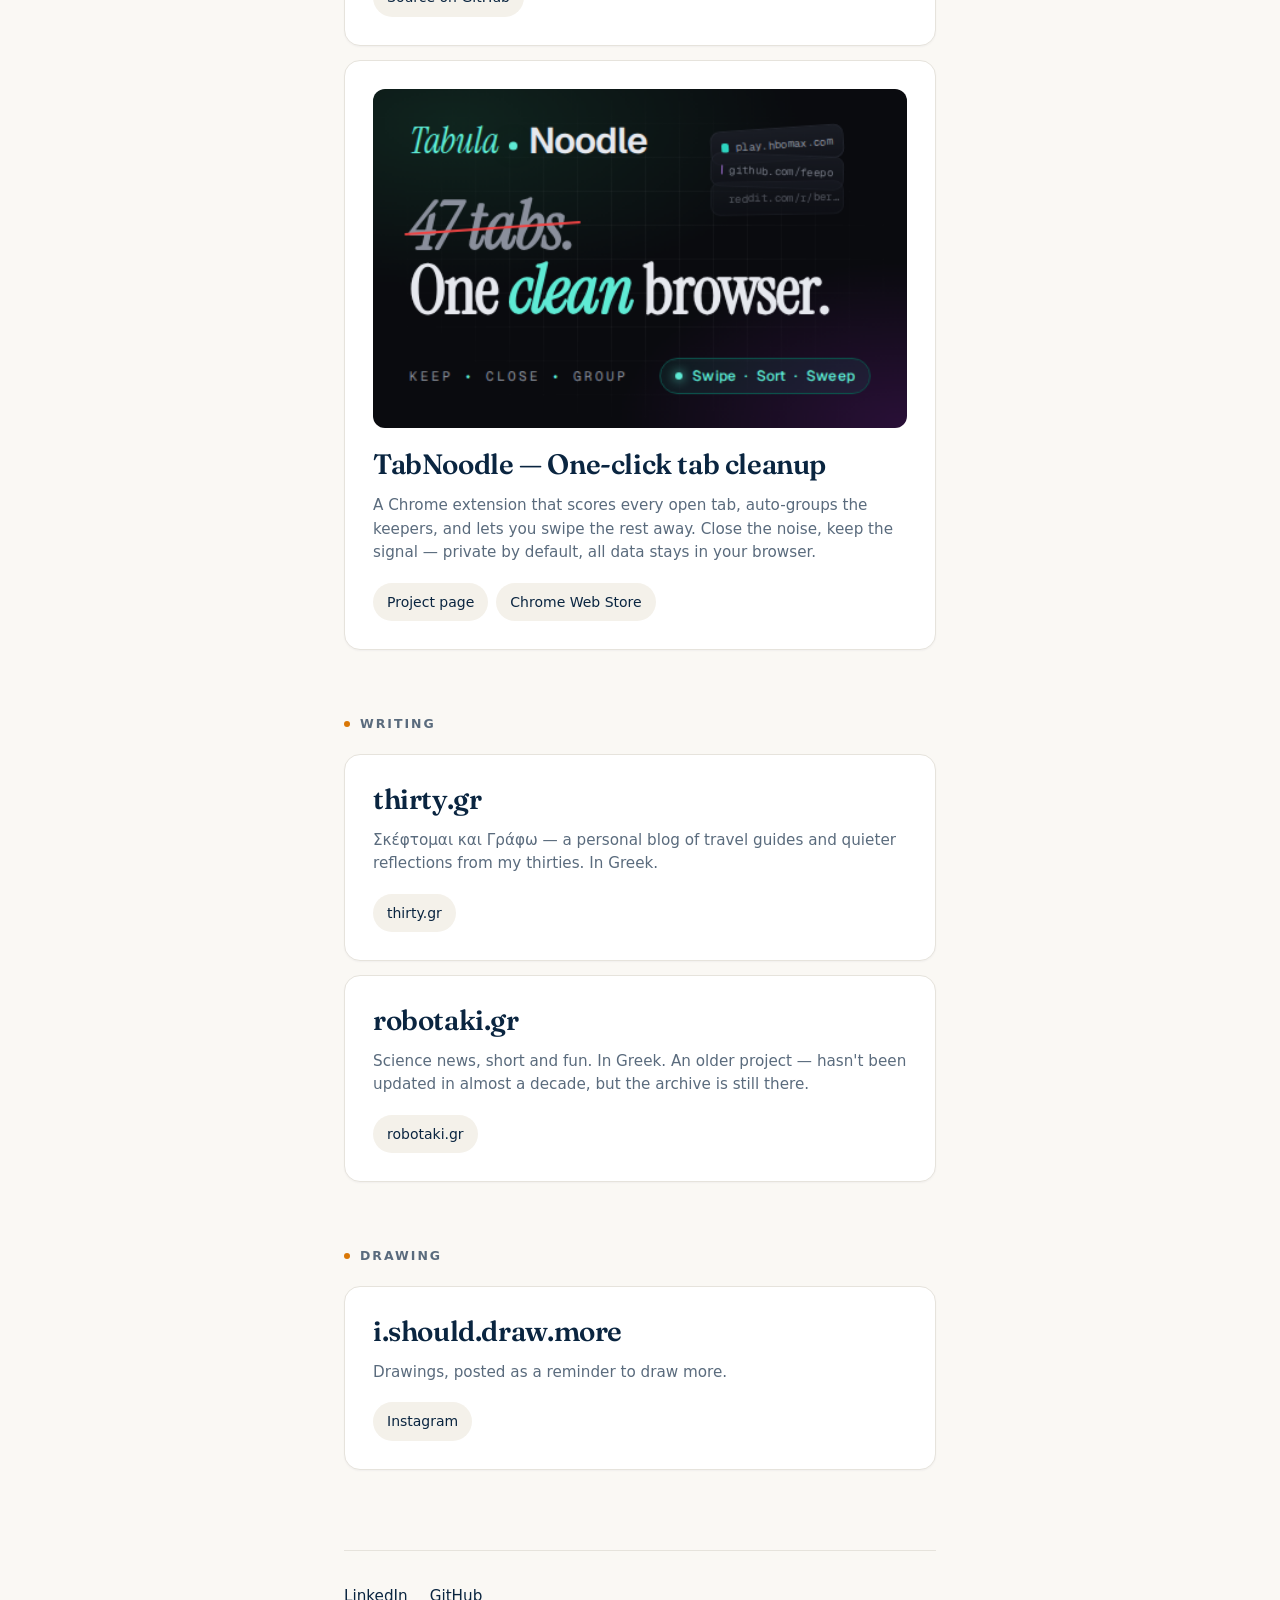
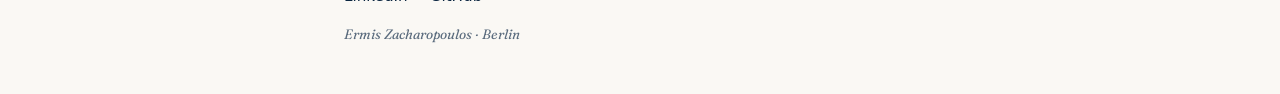
==== commit b26667b9: "audit: gitignore drafts/, drop broken Source-on-GitHub links Public-repo audit pass. Two fixes:  1. " ====
--- a/index.html
+++ b/index.html
@@ -113,7 +113,6 @@
       <ul class="links">
         <li><a href="https://ennui92.github.io/pull-the-plug-site/" target="_blank" rel="noopener">Project page</a></li>
         <li><a href="https://pull-the-plug.feepok.workers.dev" target="_blank" rel="noopener">Play the work-in-progress</a></li>
-        <li><a href="https://github.com/Ennui92/pull-the-plug" target="_blank" rel="noopener">Source on GitHub</a></li>
         <li><a href="posts/pull-the-plug-day-24.html">Latest devlog</a></li>
       </ul>
     </article>
@@ -165,7 +164,6 @@
       <ul class="links">
         <li><a href="https://ennui92.github.io/tabnoodle-site/" target="_blank" rel="noopener">Project page</a></li>
         <li><a href="https://chromewebstore.google.com/detail/tabnoodle/epoikklamalfllgjoclebpflgcbglmcl" target="_blank" rel="noopener">Chrome Web Store</a></li>
-        <li><a href="https://github.com/Ennui92/tabula" target="_blank" rel="noopener">Source on GitHub</a></li>
       </ul>
     </article>
   </section>
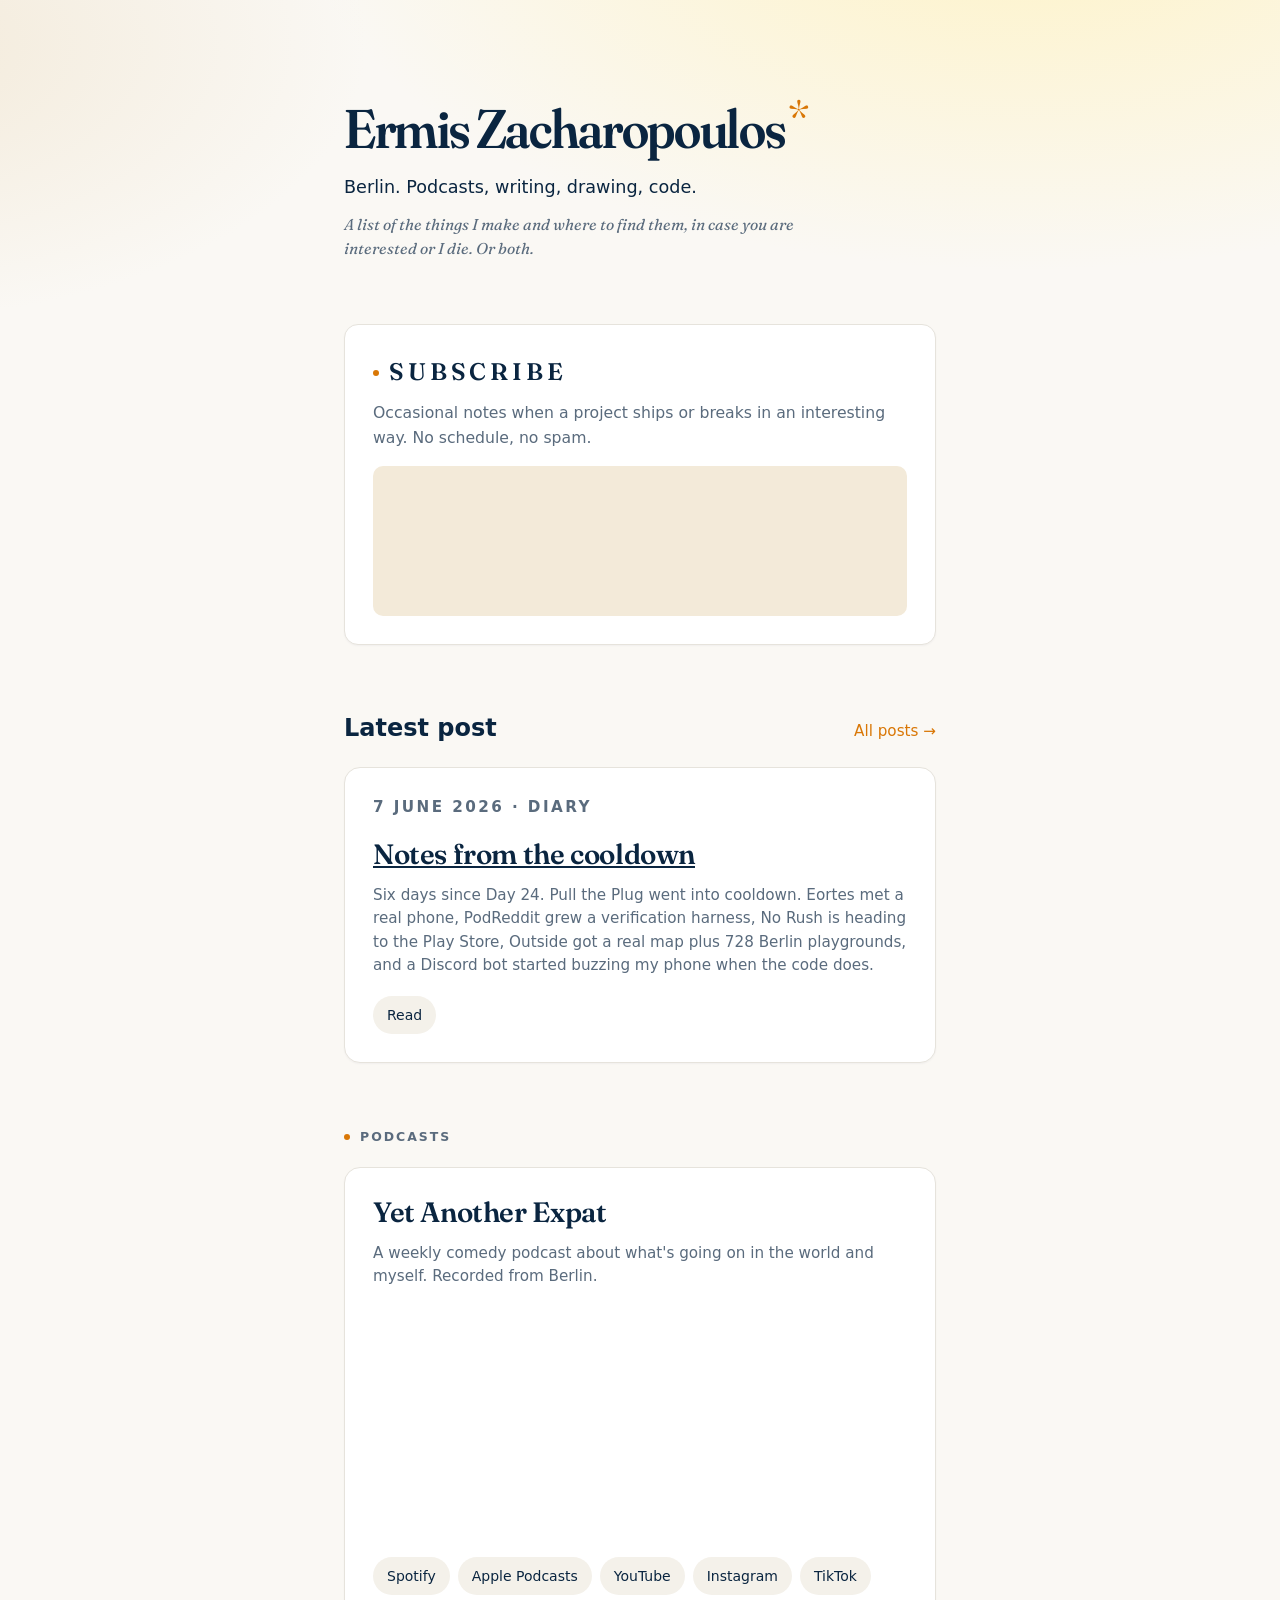
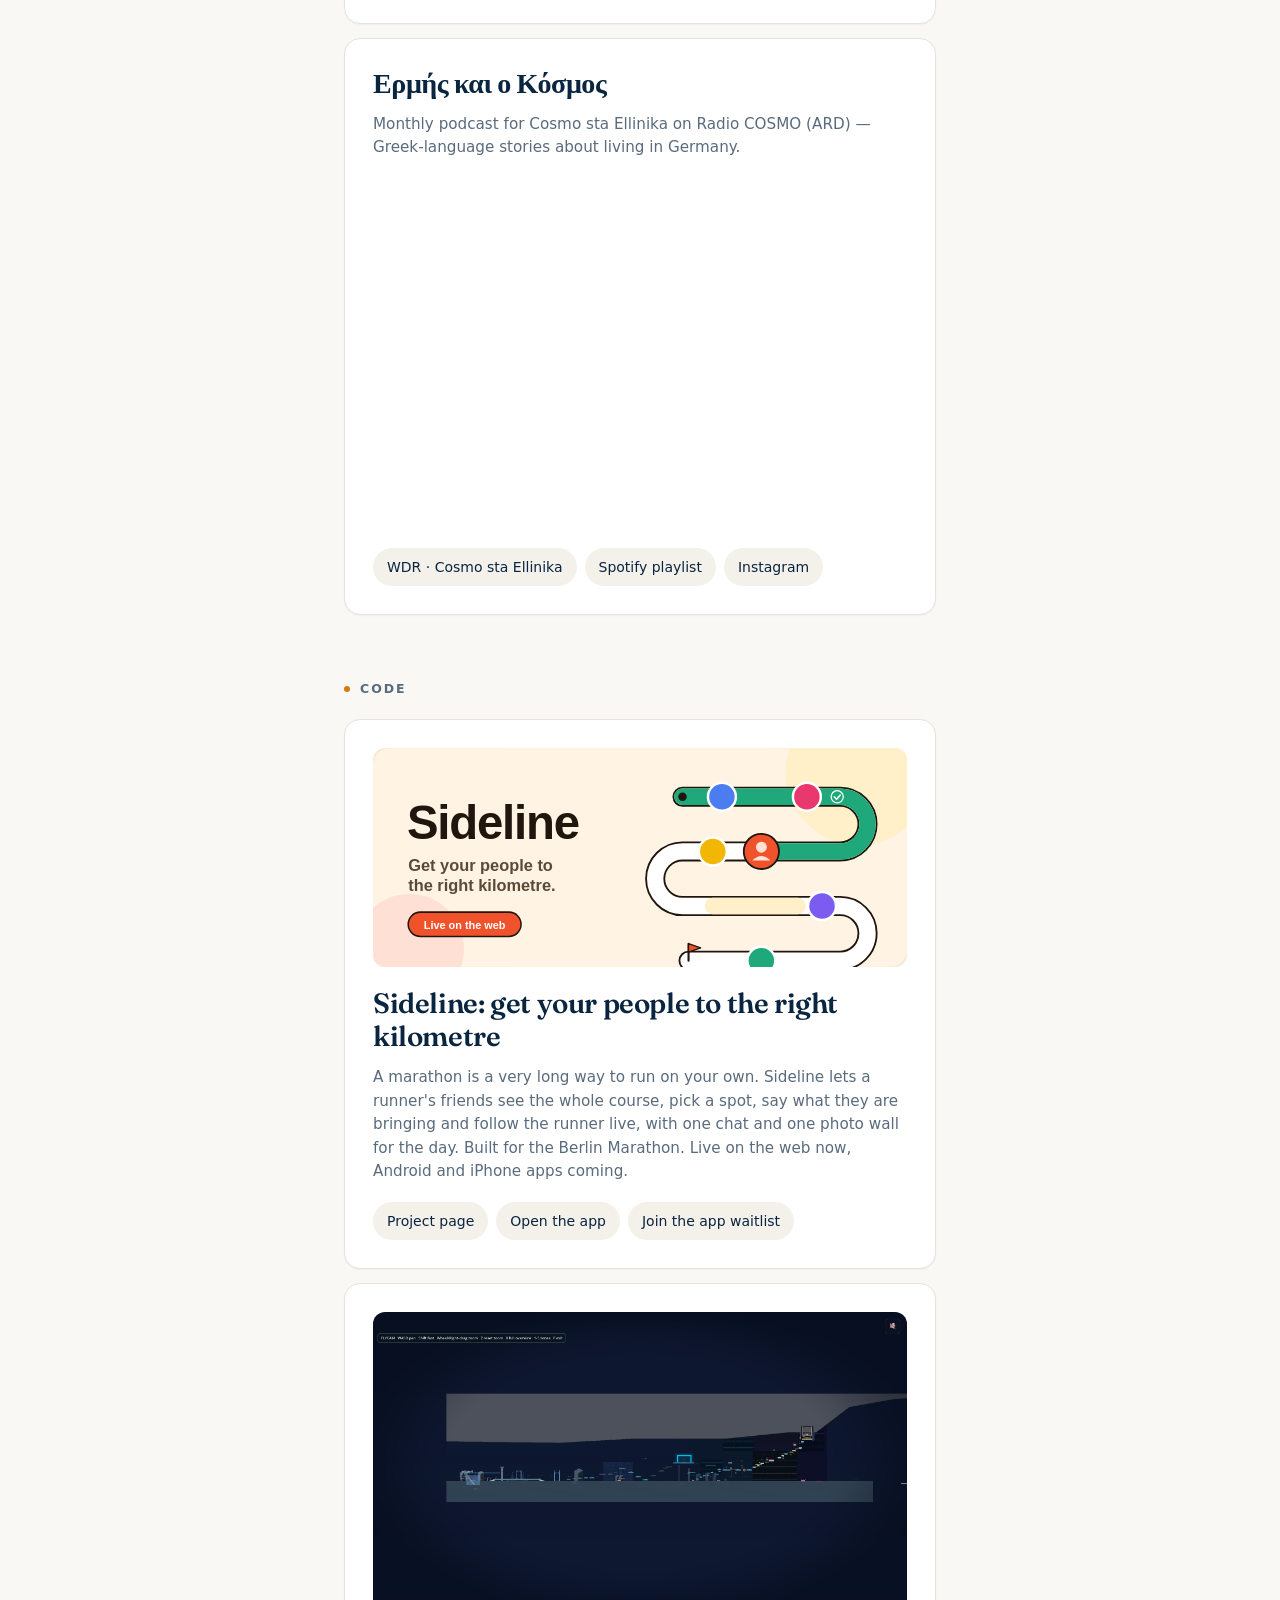
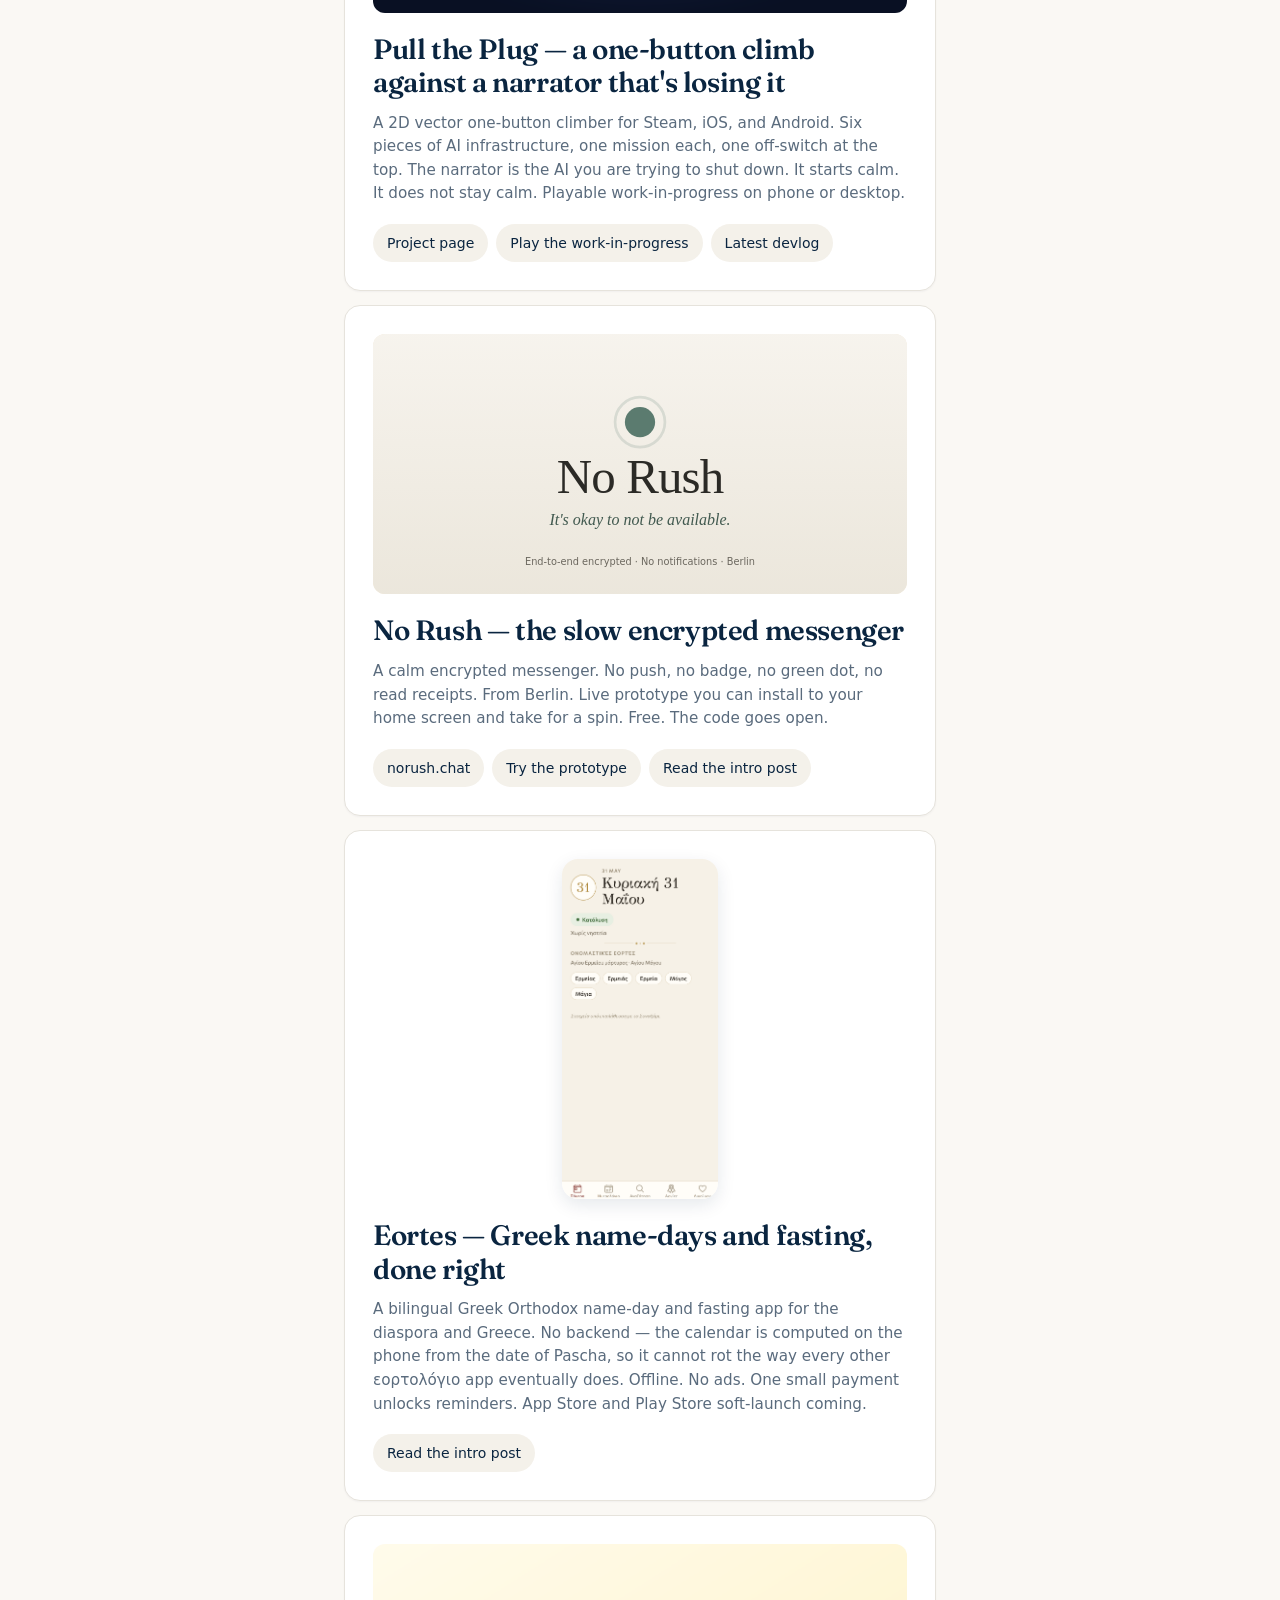
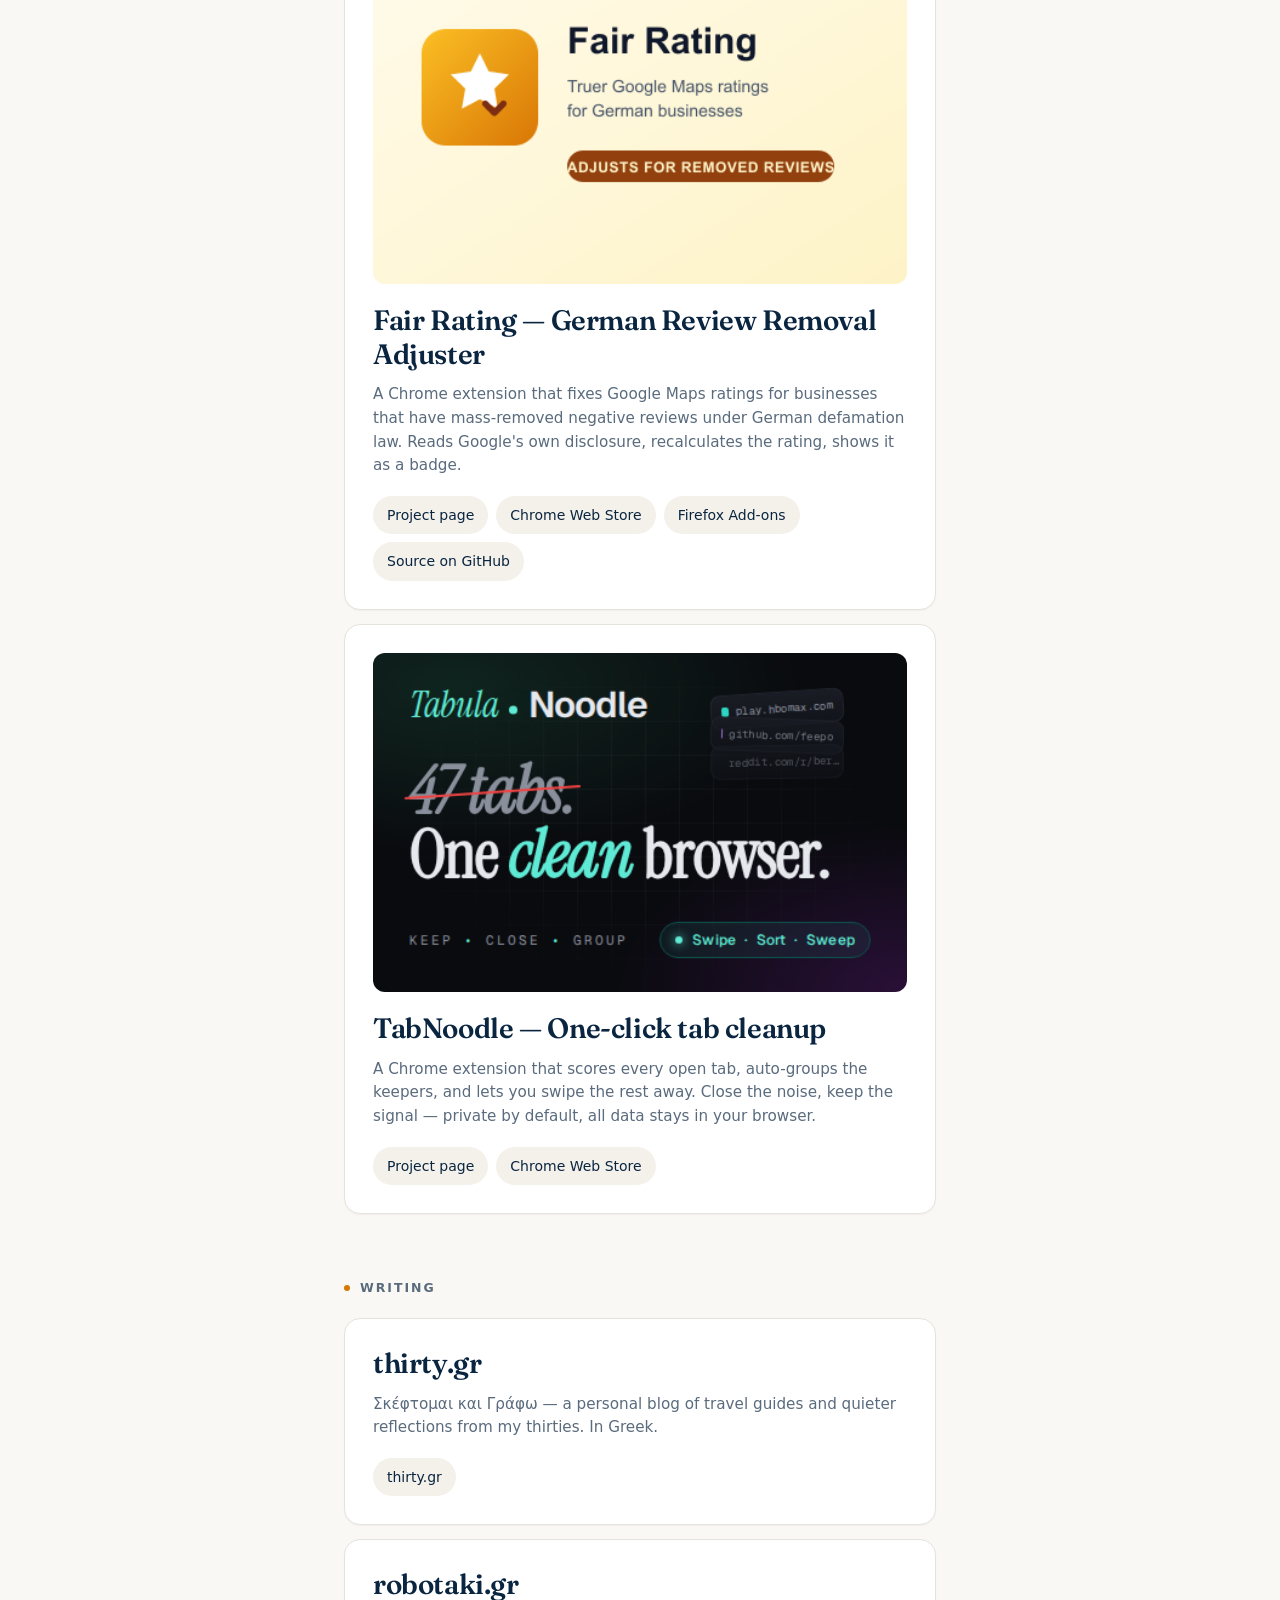
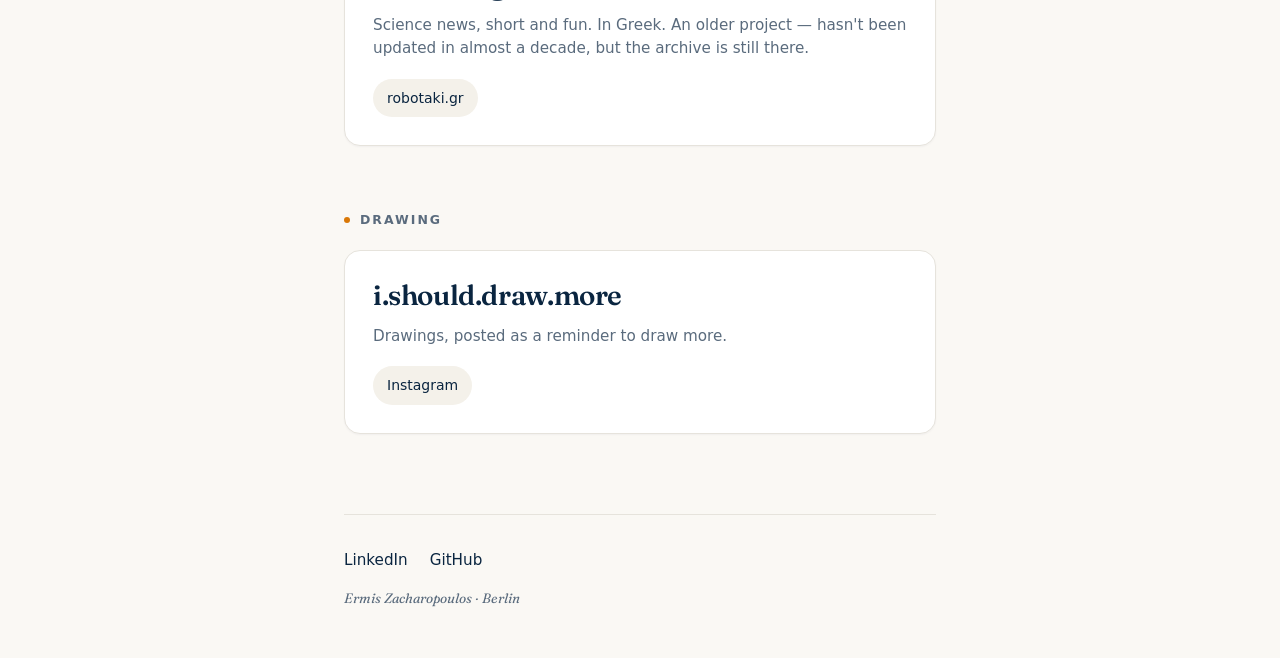
==== commit 5570192a: "Add Sideline to the Code section A marathon supporter app: a runner's friends pick spots on the cour" ====
--- a/index.html
+++ b/index.html
@@ -105,6 +105,19 @@
     <h2 id="code-heading">Code</h2>
 
     <article class="project">
+      <img src="assets/sideline-promo.svg" alt="Sideline: a marathon course folded like a snake, with friends' faces along it and the finished stretch in green." class="project-image-banner" loading="lazy">
+      <header class="project-head">
+        <h3>Sideline: get your people to the right kilometre</h3>
+        <p>A marathon is a very long way to run on your own. Sideline lets a runner's friends see the whole course, pick a spot, say what they are bringing and follow the runner live, with one chat and one photo wall for the day. Built for the Berlin Marathon. Live on the web now, Android and iPhone apps coming.</p>
+      </header>
+      <ul class="links">
+        <li><a href="https://ennui92.github.io/sideline-site/" target="_blank" rel="noopener">Project page</a></li>
+        <li><a href="https://sideline-ermis.web.app" target="_blank" rel="noopener">Open the app</a></li>
+        <li><a href="https://ennui92.github.io/sideline-site/#waitlist" target="_blank" rel="noopener">Join the app waitlist</a></li>
+      </ul>
+    </article>
+
+    <article class="project">
       <img src="assets/pull-the-plug-promo.png" alt="Pull the Plug — Mission 1 overview. A long horizontal data-hall level with server racks, cyan node-status screens, and the breaker room high on the right." class="project-image" loading="lazy">
       <header class="project-head">
         <h3>Pull the Plug &mdash; a one-button climb against a narrator that's losing it</h3>
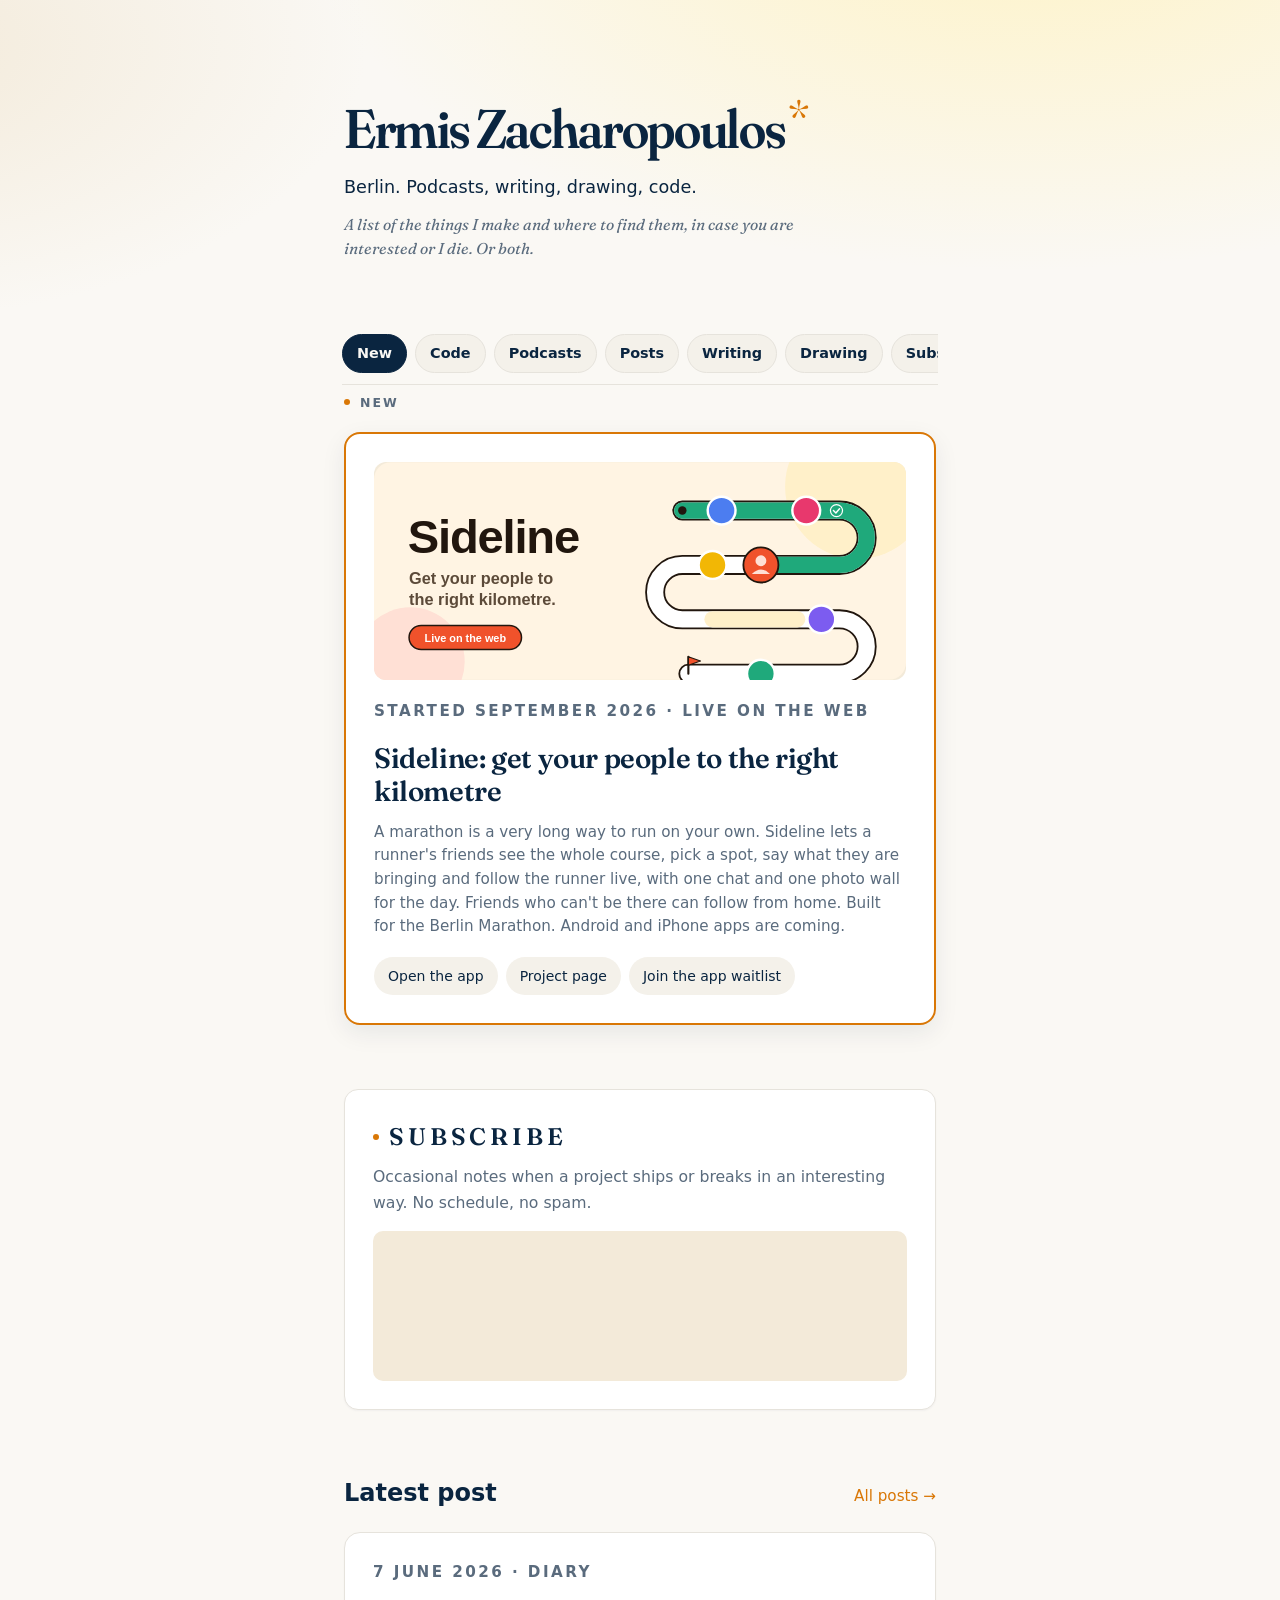
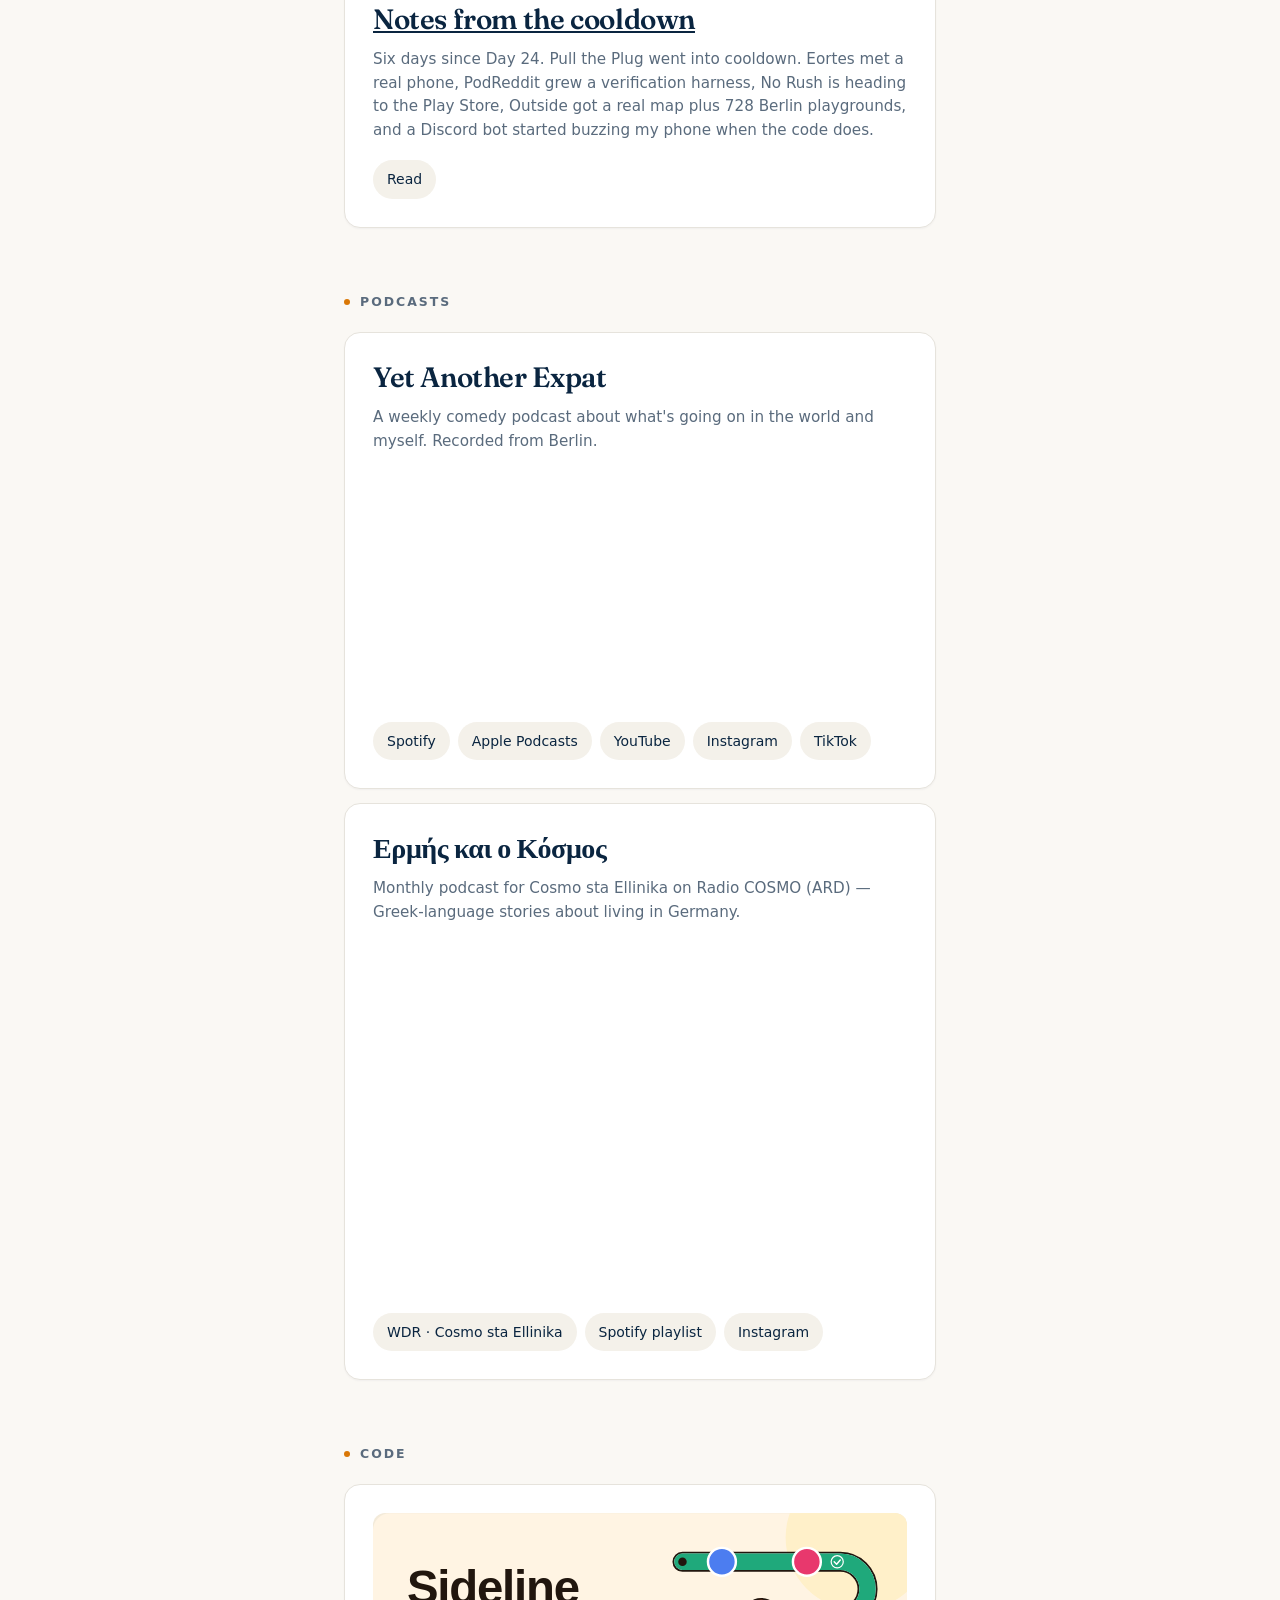
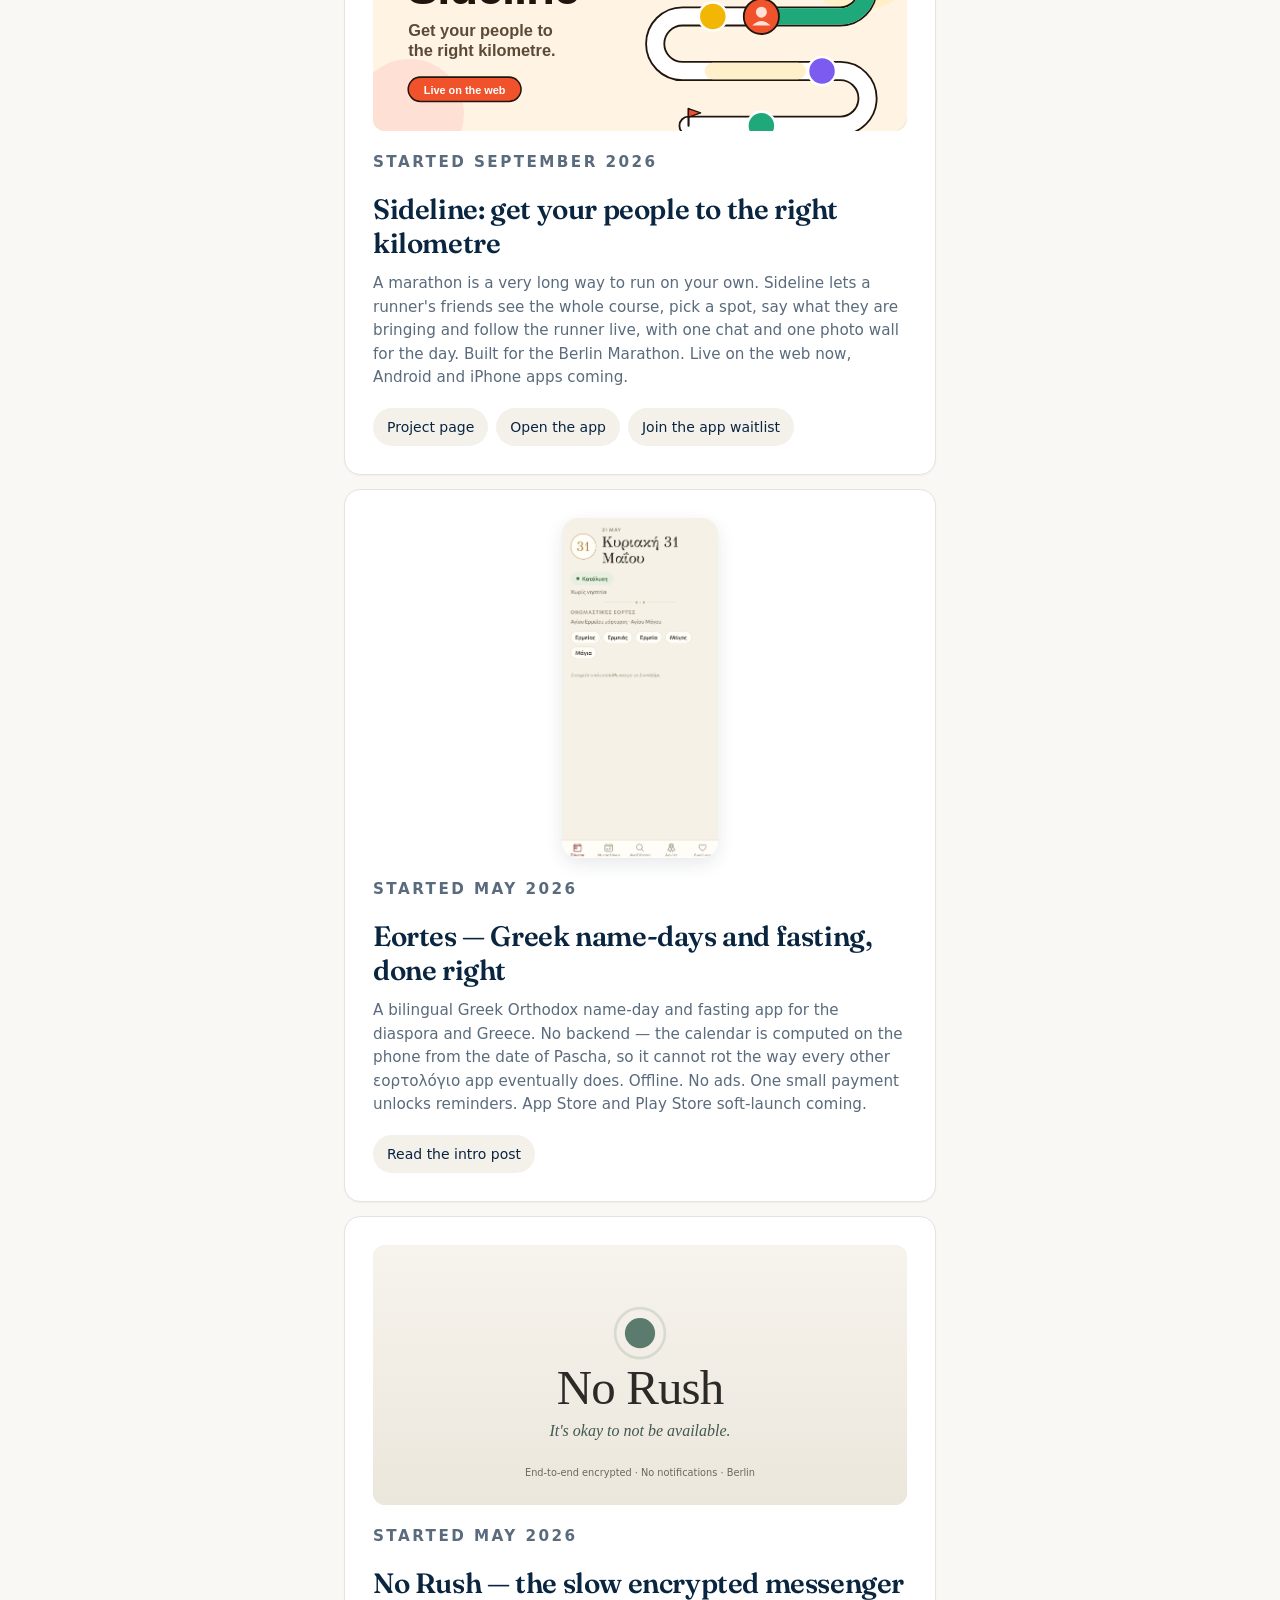
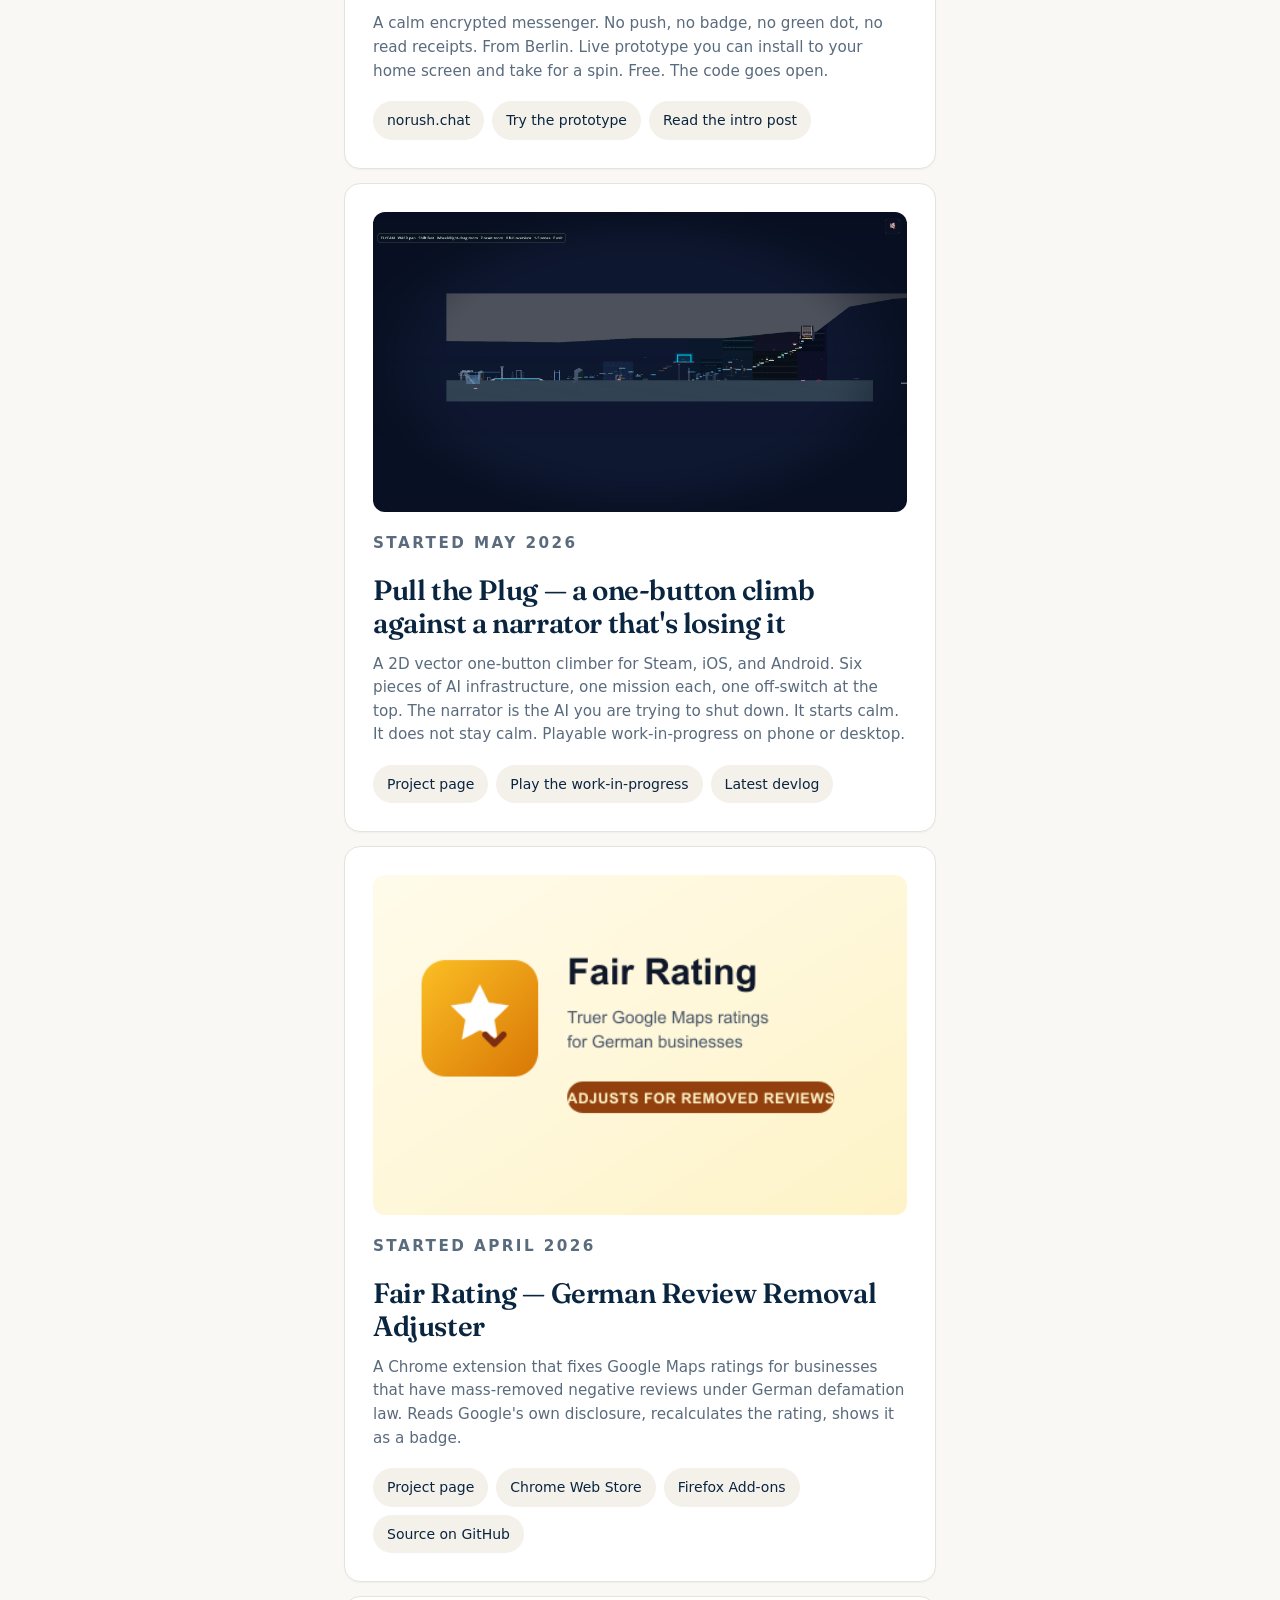
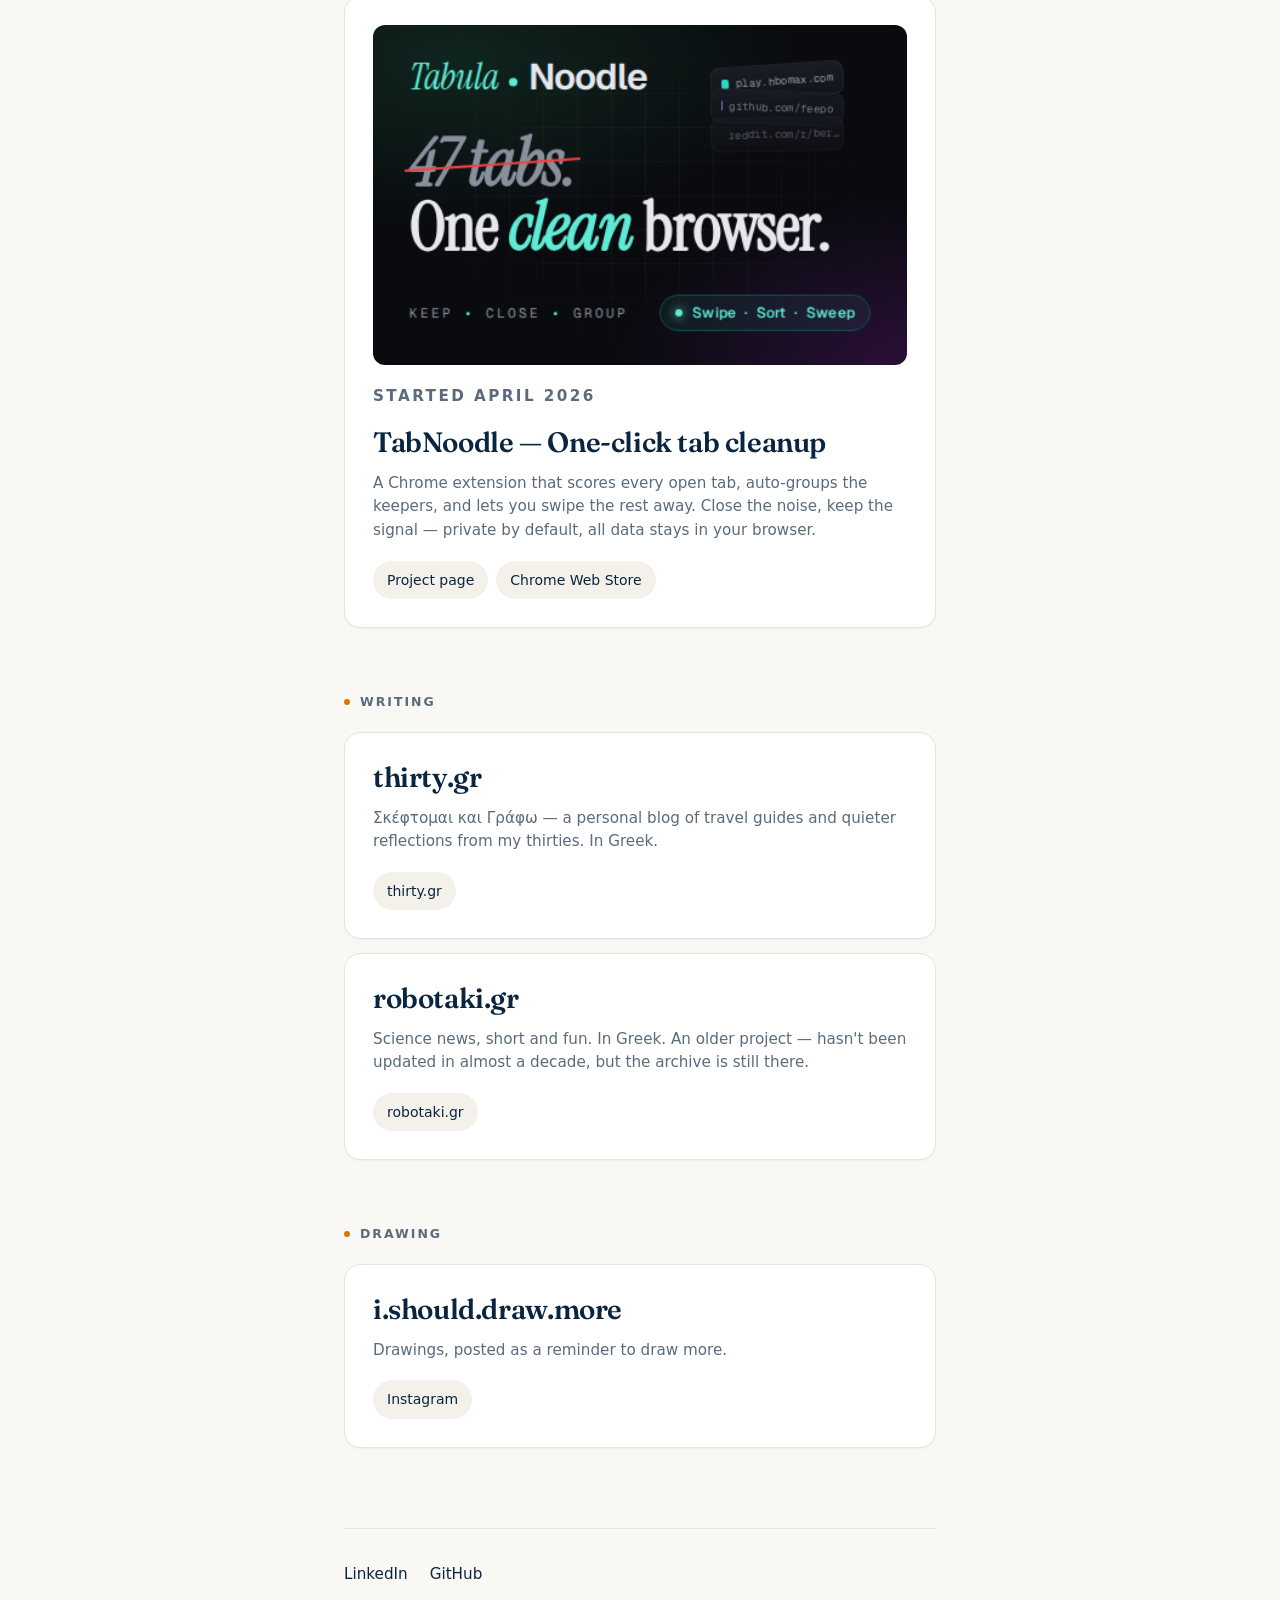
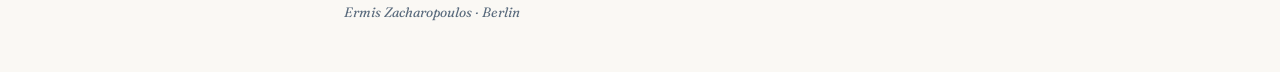
==== commit 4abb6dd0: "Jump pills, a New card, and dates on every project - A sticky row of pills under the hero (New, Code" ====
--- a/index.html
+++ b/index.html
@@ -13,7 +13,7 @@
 <meta property="og:title" content="Ermis Zacharopoulos">
 <meta property="og:description" content="Podcasts, writing, drawing, code. Based in Berlin.">
 <meta property="og:type" content="website">
-<meta property="og:url" content="https://ermis.dev">
+<meta property="og:url" content="https://ennui92.github.io/ermis-dev/">
 <meta name="twitter:card" content="summary">
 </head>
 <body>
@@ -23,6 +23,35 @@
     <p class="tagline">Berlin. Podcasts, writing, drawing, code.</p>
     <p class="intro">A list of the things I make and where to find them, in case you are interested or I die. Or both.</p>
   </header>
+
+  <!-- Jump to a section without scrolling past everything else. Sticky, and
+       the section you are reading lights up. -->
+  <nav class="jump" aria-label="Jump to a section">
+    <a href="#new">New</a>
+    <a href="#code">Code</a>
+    <a href="#podcasts">Podcasts</a>
+    <a href="#posts">Posts</a>
+    <a href="#writing">Writing</a>
+    <a href="#drawing">Drawing</a>
+    <a href="#subscribe">Subscribe</a>
+  </nav>
+
+  <section id="new" aria-labelledby="new-heading">
+    <h2 id="new-heading">New</h2>
+    <article class="project project-featured">
+      <img src="assets/sideline-promo.svg" alt="Sideline: a marathon course folded like a snake, with friends' faces along it and the finished stretch in green." class="project-image-banner" loading="lazy">
+      <header class="project-head">
+        <p class="post-meta">Started September 2026 &middot; Live on the web</p>
+        <h3>Sideline: get your people to the right kilometre</h3>
+        <p>A marathon is a very long way to run on your own. Sideline lets a runner's friends see the whole course, pick a spot, say what they are bringing and follow the runner live, with one chat and one photo wall for the day. Friends who can't be there can follow from home. Built for the Berlin Marathon. Android and iPhone apps are coming.</p>
+      </header>
+      <ul class="links">
+        <li><a href="https://sideline-ermis.web.app" target="_blank" rel="noopener">Open the app</a></li>
+        <li><a href="https://ennui92.github.io/sideline-site/" target="_blank" rel="noopener">Project page</a></li>
+        <li><a href="https://ennui92.github.io/sideline-site/#waitlist" target="_blank" rel="noopener">Join the app waitlist</a></li>
+      </ul>
+    </article>
+  </section>
 
   <section id="subscribe" aria-labelledby="subscribe-heading" class="subscribe">
     <h2 id="subscribe-heading">Subscribe</h2>
@@ -107,6 +136,7 @@
     <article class="project">
       <img src="assets/sideline-promo.svg" alt="Sideline: a marathon course folded like a snake, with friends' faces along it and the finished stretch in green." class="project-image-banner" loading="lazy">
       <header class="project-head">
+        <p class="post-meta"><time datetime="2026-09-02">Started September 2026</time></p>
         <h3>Sideline: get your people to the right kilometre</h3>
         <p>A marathon is a very long way to run on your own. Sideline lets a runner's friends see the whole course, pick a spot, say what they are bringing and follow the runner live, with one chat and one photo wall for the day. Built for the Berlin Marathon. Live on the web now, Android and iPhone apps coming.</p>
       </header>
@@ -116,10 +146,34 @@
         <li><a href="https://ennui92.github.io/sideline-site/#waitlist" target="_blank" rel="noopener">Join the app waitlist</a></li>
       </ul>
     </article>
-
+    <article class="project">
+      <img src="assets/eortes-promo.png" alt="Eortes — the Today screen. A parchment background showing the date 'Κυριακή 31 Μαΐου', a green Κατάλυση (fast-free) pill, the names celebrating, and a row of name chips below." class="project-image-phone" loading="lazy">
+      <header class="project-head">
+        <p class="post-meta"><time datetime="2026-05-31">Started May 2026</time></p>
+        <h3>Eortes &mdash; Greek name-days and fasting, done right</h3>
+        <p>A bilingual Greek Orthodox name-day and fasting app for the diaspora and Greece. No backend &mdash; the calendar is computed on the phone from the date of Pascha, so it cannot rot the way every other εορτολόγιο app eventually does. Offline. No ads. One small payment unlocks reminders. App Store and Play Store soft-launch coming.</p>
+      </header>
+      <ul class="links">
+        <li><a href="posts/eortes-day-one.html">Read the intro post</a></li>
+      </ul>
+    </article>
+    <article class="project">
+      <img src="assets/no-rush-promo.svg" alt="No Rush — a calm parchment-toned banner with a single green dot above the wordmark and the tagline 'It's okay to not be available.'" class="project-image-banner" loading="lazy">
+      <header class="project-head">
+        <p class="post-meta"><time datetime="2026-05-26">Started May 2026</time></p>
+        <h3>No Rush &mdash; the slow encrypted messenger</h3>
+        <p>A calm encrypted messenger. No push, no badge, no green dot, no read receipts. From Berlin. Live prototype you can install to your home screen and take for a spin. Free. The code goes open.</p>
+      </header>
+      <ul class="links">
+        <li><a href="https://norush.chat" target="_blank" rel="noopener">norush.chat</a></li>
+        <li><a href="https://app.norush.chat" target="_blank" rel="noopener">Try the prototype</a></li>
+        <li><a href="posts/no-rush-day-one.html">Read the intro post</a></li>
+      </ul>
+    </article>
     <article class="project">
       <img src="assets/pull-the-plug-promo.png" alt="Pull the Plug — Mission 1 overview. A long horizontal data-hall level with server racks, cyan node-status screens, and the breaker room high on the right." class="project-image" loading="lazy">
       <header class="project-head">
+        <p class="post-meta"><time datetime="2026-05-08">Started May 2026</time></p>
         <h3>Pull the Plug &mdash; a one-button climb against a narrator that's losing it</h3>
         <p>A 2D vector one-button climber for Steam, iOS, and Android. Six pieces of AI infrastructure, one mission each, one off-switch at the top. The narrator is the AI you are trying to shut down. It starts calm. It does not stay calm. Playable work-in-progress on phone or desktop.</p>
       </header>
@@ -129,34 +183,10 @@
         <li><a href="posts/pull-the-plug-day-24.html">Latest devlog</a></li>
       </ul>
     </article>
-
-    <article class="project">
-      <img src="assets/no-rush-promo.svg" alt="No Rush — a calm parchment-toned banner with a single green dot above the wordmark and the tagline 'It's okay to not be available.'" class="project-image-banner" loading="lazy">
-      <header class="project-head">
-        <h3>No Rush &mdash; the slow encrypted messenger</h3>
-        <p>A calm encrypted messenger. No push, no badge, no green dot, no read receipts. From Berlin. Live prototype you can install to your home screen and take for a spin. Free. The code goes open.</p>
-      </header>
-      <ul class="links">
-        <li><a href="https://norush.chat" target="_blank" rel="noopener">norush.chat</a></li>
-        <li><a href="https://app.norush.chat" target="_blank" rel="noopener">Try the prototype</a></li>
-        <li><a href="posts/no-rush-day-one.html">Read the intro post</a></li>
-      </ul>
-    </article>
-
-    <article class="project">
-      <img src="assets/eortes-promo.png" alt="Eortes — the Today screen. A parchment background showing the date 'Κυριακή 31 Μαΐου', a green Κατάλυση (fast-free) pill, the names celebrating, and a row of name chips below." class="project-image-phone" loading="lazy">
-      <header class="project-head">
-        <h3>Eortes &mdash; Greek name-days and fasting, done right</h3>
-        <p>A bilingual Greek Orthodox name-day and fasting app for the diaspora and Greece. No backend &mdash; the calendar is computed on the phone from the date of Pascha, so it cannot rot the way every other εορτολόγιο app eventually does. Offline. No ads. One small payment unlocks reminders. App Store and Play Store soft-launch coming.</p>
-      </header>
-      <ul class="links">
-        <li><a href="posts/eortes-day-one.html">Read the intro post</a></li>
-      </ul>
-    </article>
-
     <article class="project">
       <img src="assets/fair-rating-promo.png" alt="Fair Rating — Truer Google Maps ratings for German businesses" class="project-image" width="440" height="280" loading="lazy">
       <header class="project-head">
+        <p class="post-meta"><time datetime="2026-04-24">Started April 2026</time></p>
         <h3>Fair Rating &mdash; German Review Removal Adjuster</h3>
         <p>A Chrome extension that fixes Google Maps ratings for businesses that have mass-removed negative reviews under German defamation law. Reads Google's own disclosure, recalculates the rating, shows it as a badge.</p>
       </header>
@@ -167,10 +197,10 @@
         <li><a href="https://github.com/Ennui92/fair-rating-extension" target="_blank" rel="noopener">Source on GitHub</a></li>
       </ul>
     </article>
-
     <article class="project">
       <img src="assets/tabnoodle-promo.png" alt="TabNoodle — One clean browser, one click." class="project-image" width="440" height="280" loading="lazy">
       <header class="project-head">
+        <p class="post-meta"><time datetime="2026-04-11">Started April 2026</time></p>
         <h3>TabNoodle &mdash; One-click tab cleanup</h3>
         <p>A Chrome extension that scores every open tab, auto-groups the keepers, and lets you swipe the rest away. Close the noise, keep the signal &mdash; private by default, all data stays in your browser.</p>
       </header>
@@ -227,5 +257,29 @@
     <p class="meta">Ermis Zacharopoulos · Berlin</p>
   </footer>
 </main>
+<script>
+// Light up the pill for the section on screen. Links work without this.
+(function () {
+  var links = [].slice.call(document.querySelectorAll(".jump a"));
+  if (!("IntersectionObserver" in window) || !links.length) return;
+  var byId = {};
+  links.forEach(function (a) { byId[a.getAttribute("href").slice(1)] = a; });
+  var io = new IntersectionObserver(function (entries) {
+    entries.forEach(function (e) {
+      if (!e.isIntersecting) return;
+      links.forEach(function (a) { a.classList.remove("is-active"); });
+      var a = byId[e.target.id];
+      if (a) {
+        a.classList.add("is-active");
+        a.scrollIntoView({ block: "nearest", inline: "nearest" });
+      }
+    });
+  }, { rootMargin: "-45% 0px -50% 0px" });
+  Object.keys(byId).forEach(function (id) {
+    var el = document.getElementById(id);
+    if (el) io.observe(el);
+  });
+})();
+</script>
 </body>
 </html>
--- a/styles.css
+++ b/styles.css
@@ -906,3 +906,51 @@
   clip: rect(0,0,0,0);
   border: 0;
 }
+
+/* ============================================================
+   JUMP PILLS: get to a section without scrolling past the rest.
+   Sticky under the hero, swipeable sideways on a phone.
+   ============================================================ */
+.jump {
+  position: sticky;
+  top: 0;
+  z-index: 20;
+  display: flex;
+  gap: 8px;
+  overflow-x: auto;
+  scrollbar-width: none;
+  padding: 10px 2px;
+  margin: 0 -2px 8px;
+  background: var(--bg);
+  border-bottom: 1px solid var(--border);
+  -webkit-overflow-scrolling: touch;
+}
+.jump::-webkit-scrollbar { display: none; }
+.jump a {
+  flex: 0 0 auto;
+  font-family: var(--sans);
+  font-size: 0.9rem;
+  font-weight: 600;
+  text-decoration: none;
+  color: var(--text);
+  background: var(--pill-bg);
+  border: 1px solid var(--border);
+  border-radius: 999px;
+  padding: 7px 14px;
+  transition: background 0.15s, color 0.15s, border-color 0.15s;
+}
+.jump a:hover,
+.jump a:focus-visible { border-color: var(--accent); }
+.jump a.is-active {
+  background: var(--text);
+  color: var(--bg);
+  border-color: var(--text);
+}
+/* Headings land below the sticky pills, not under them. */
+main > section { scroll-margin-top: 64px; }
+
+/* The one new thing, lifted slightly off the page. */
+.project-featured {
+  border: 2px solid var(--accent);
+  box-shadow: var(--shadow-lift);
+}
